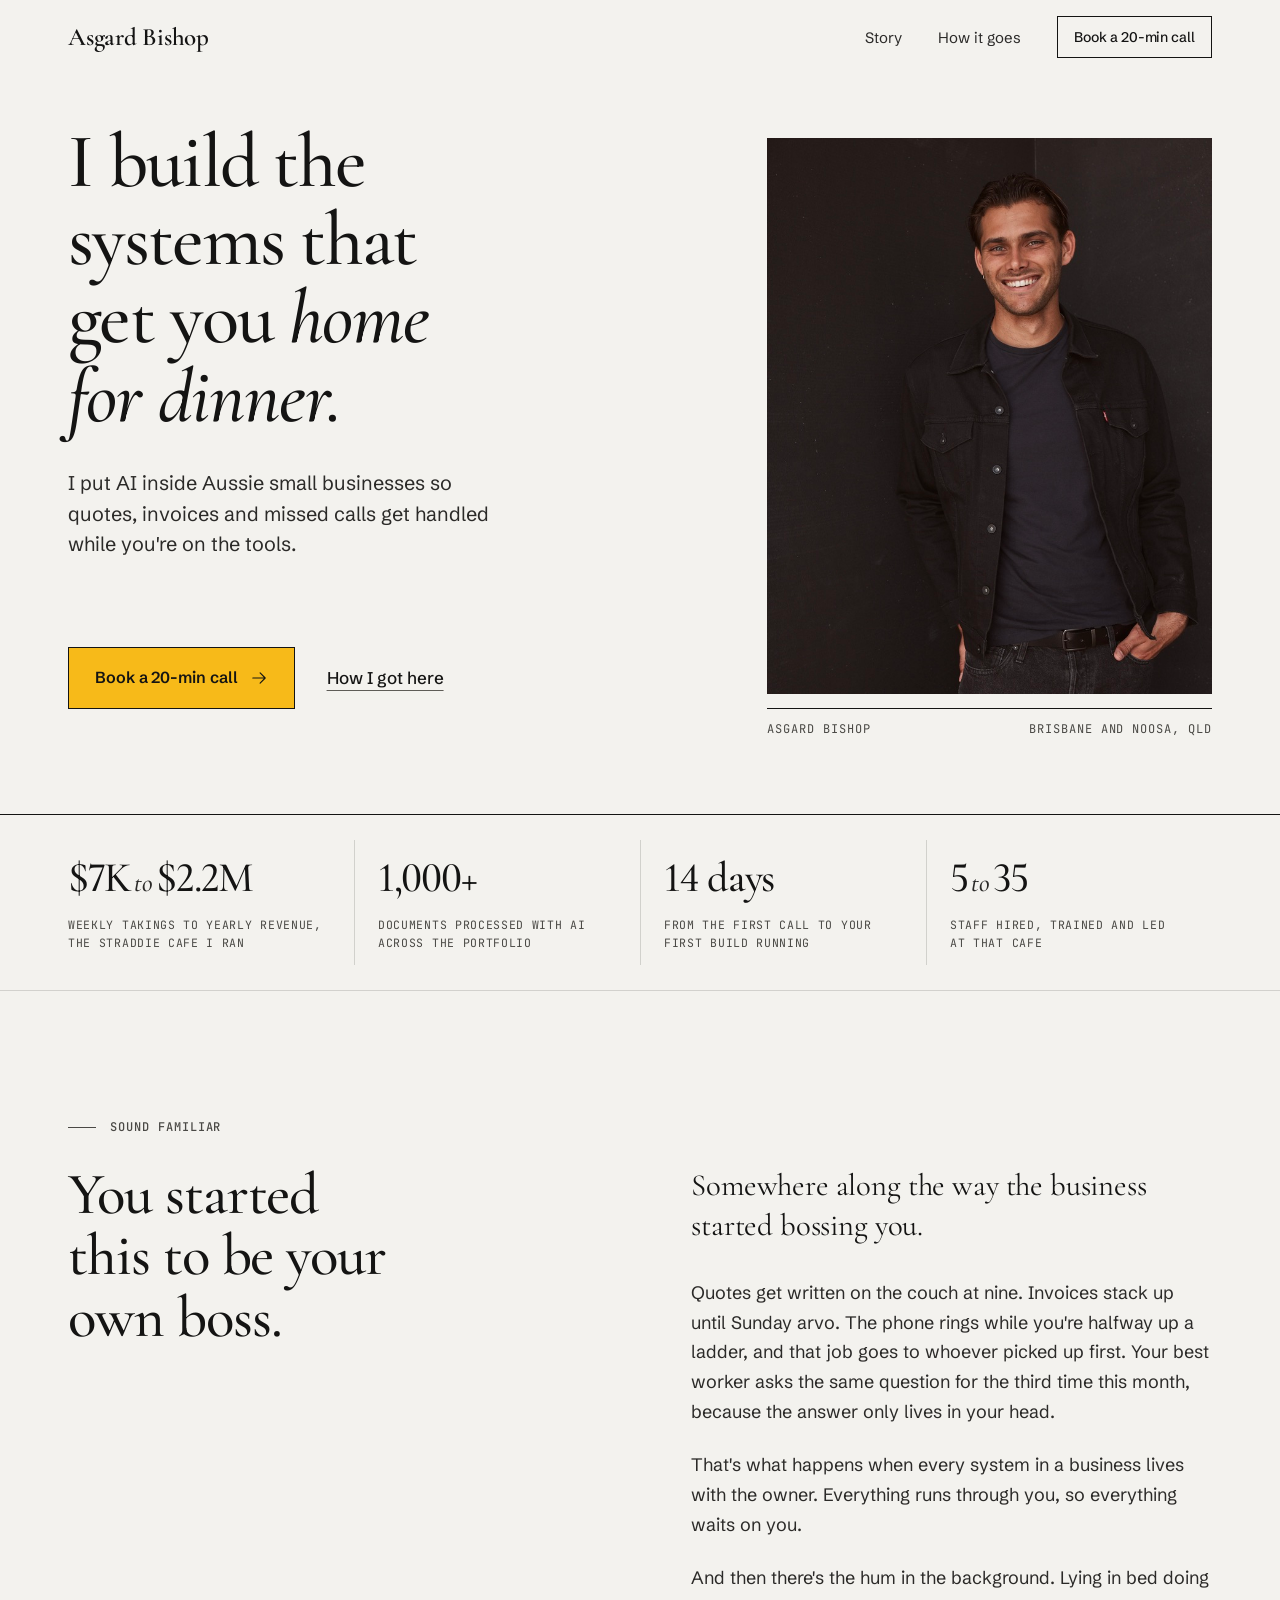
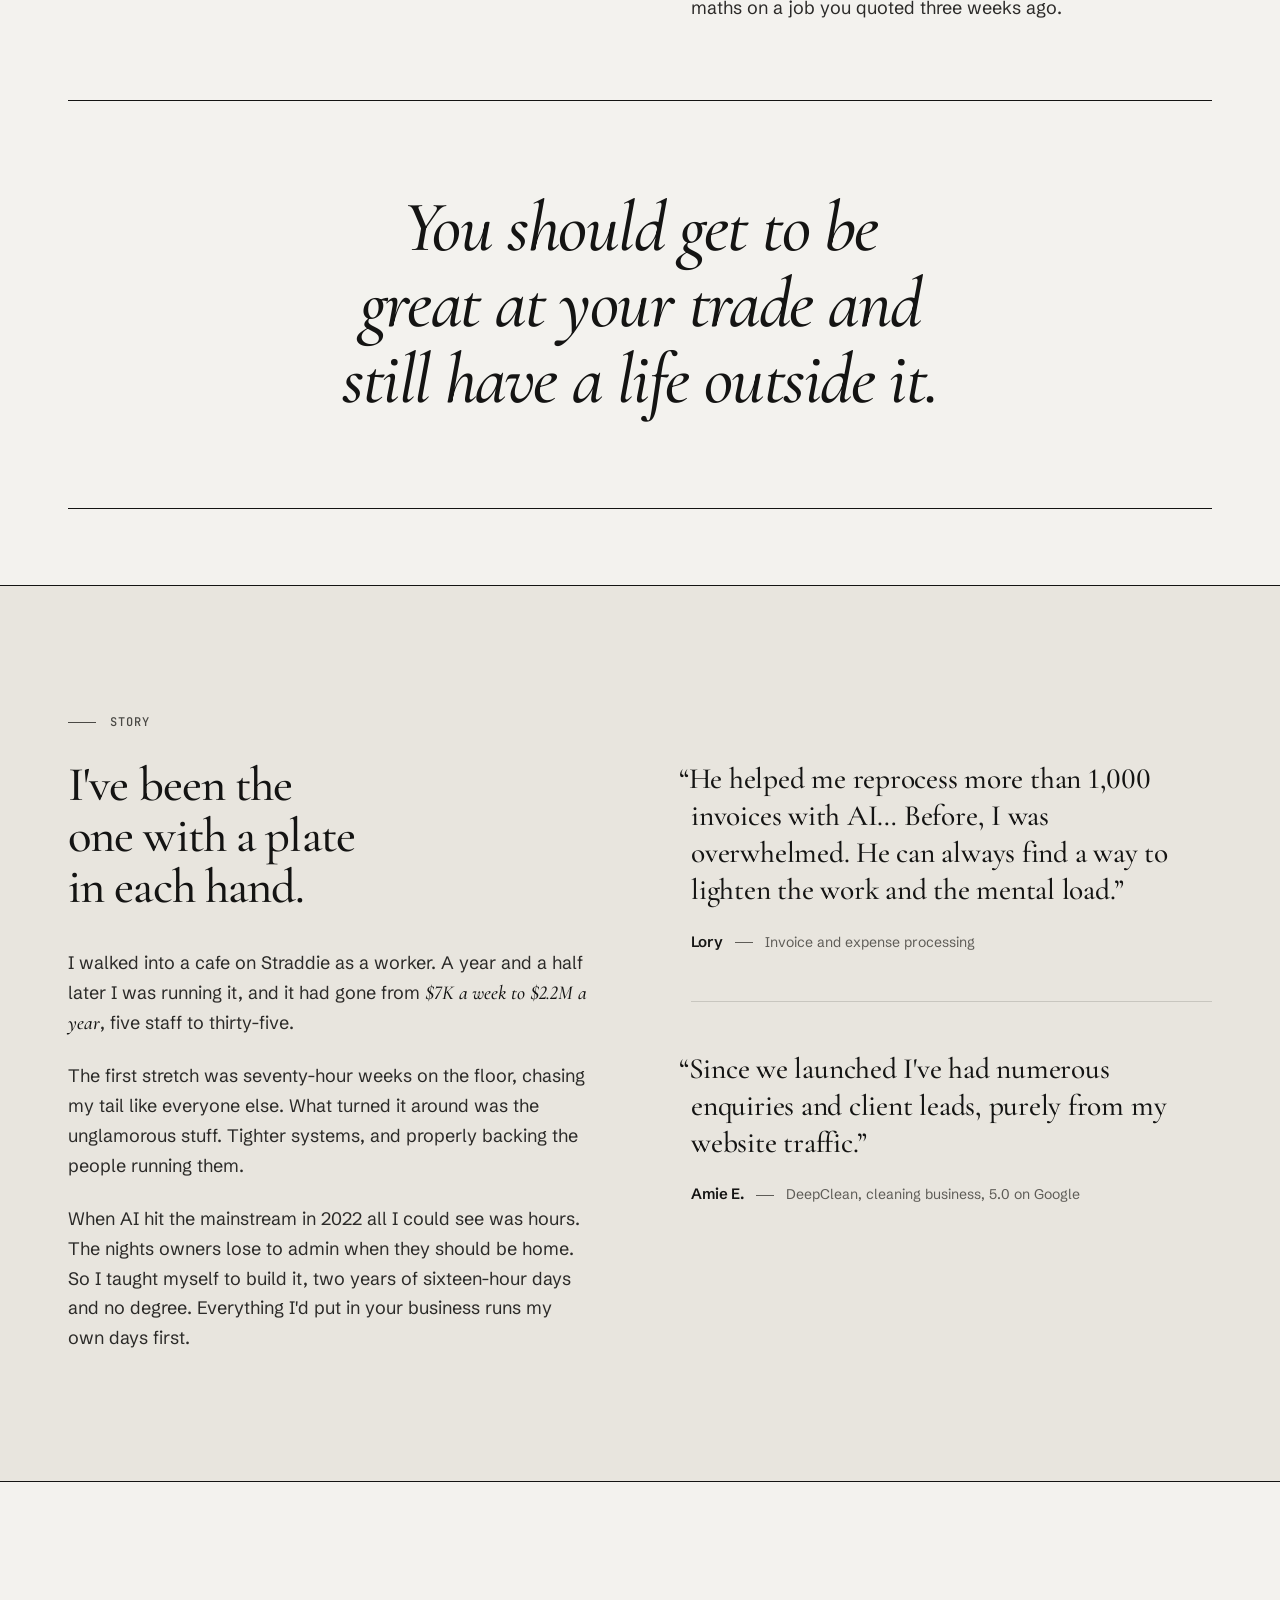
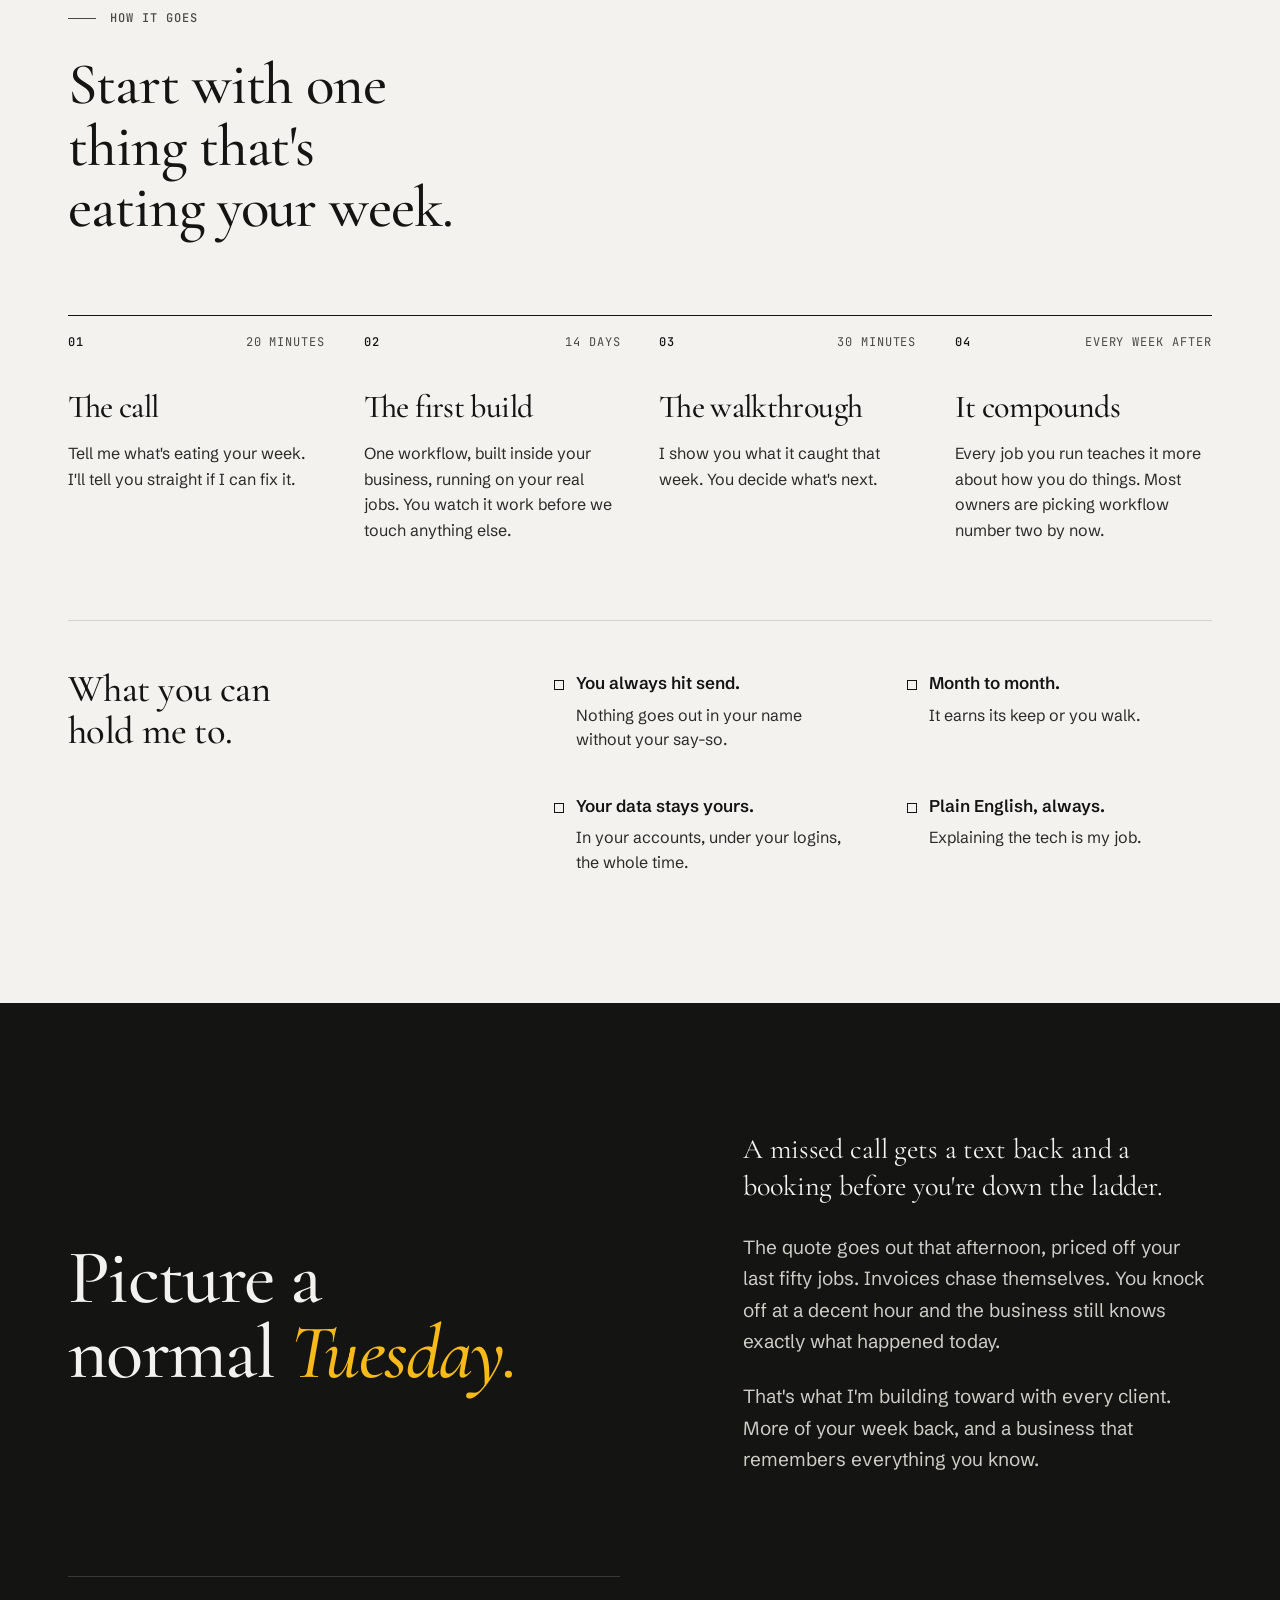
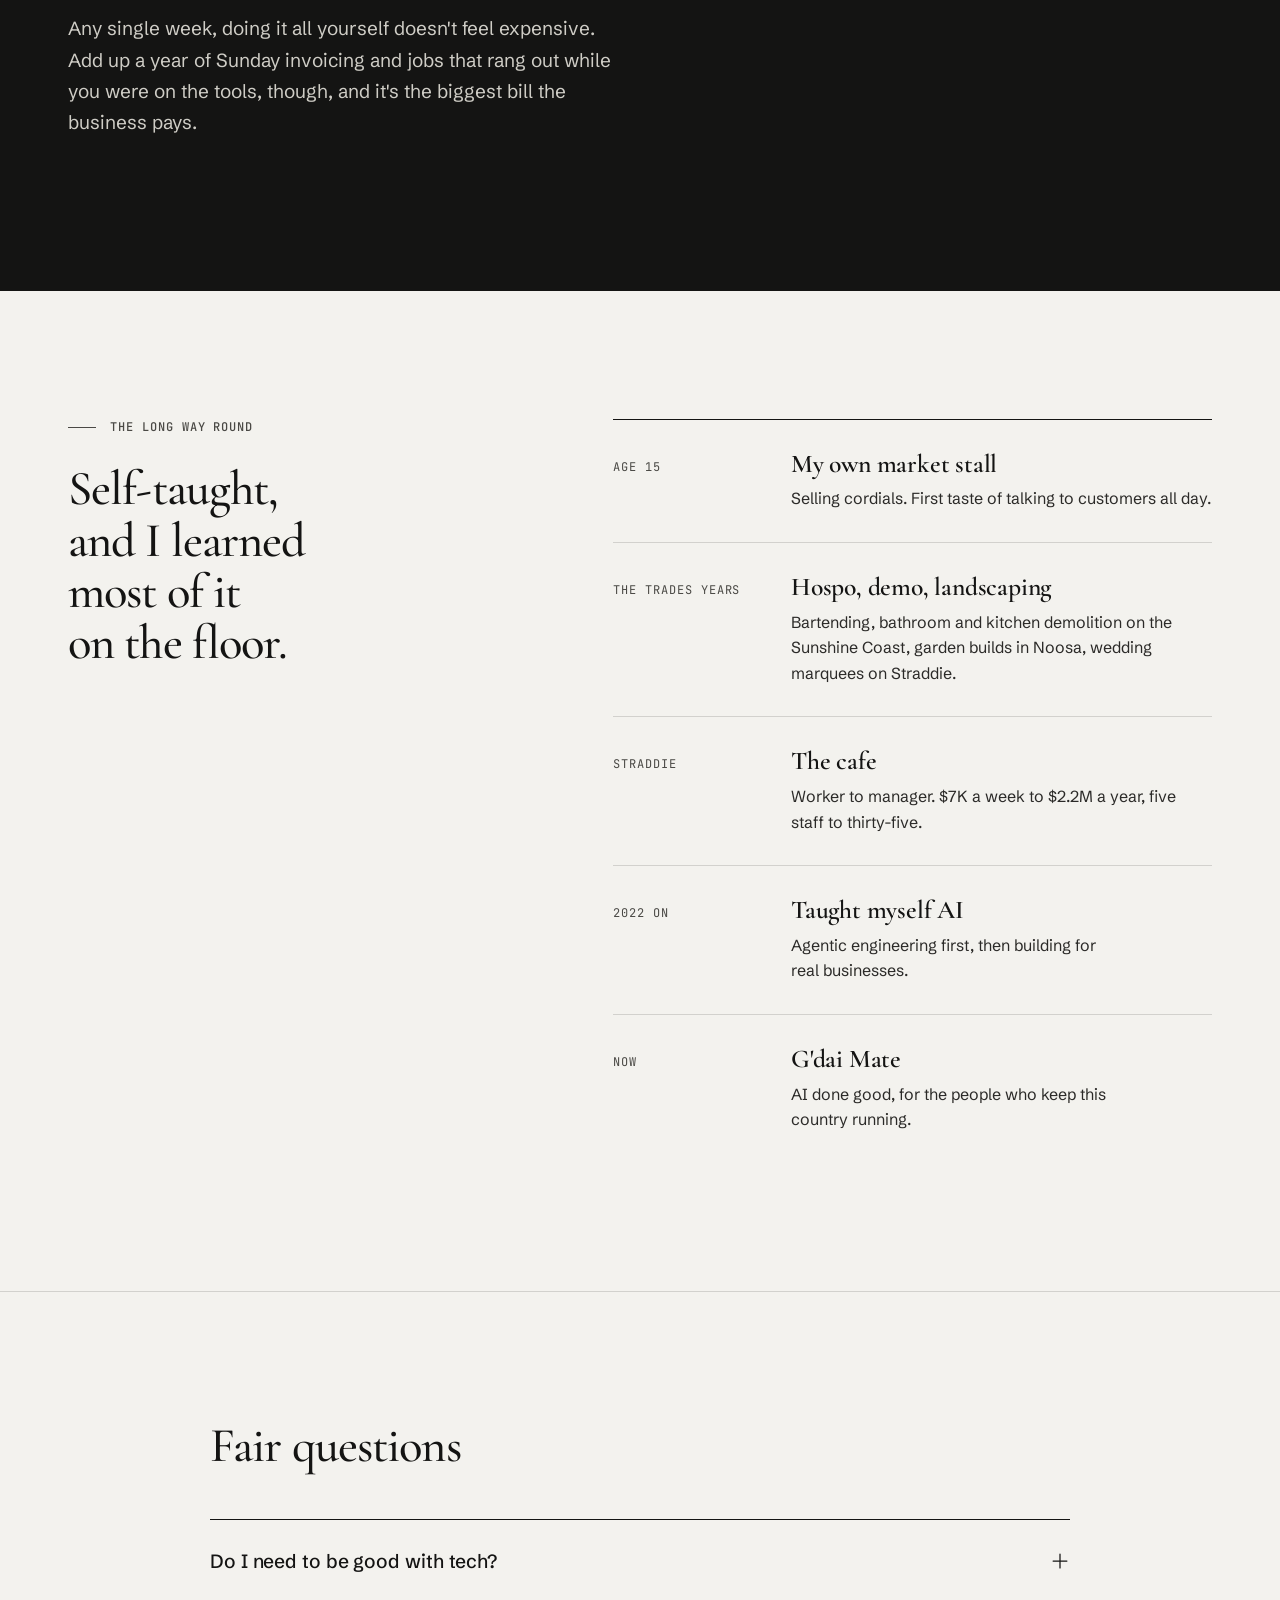
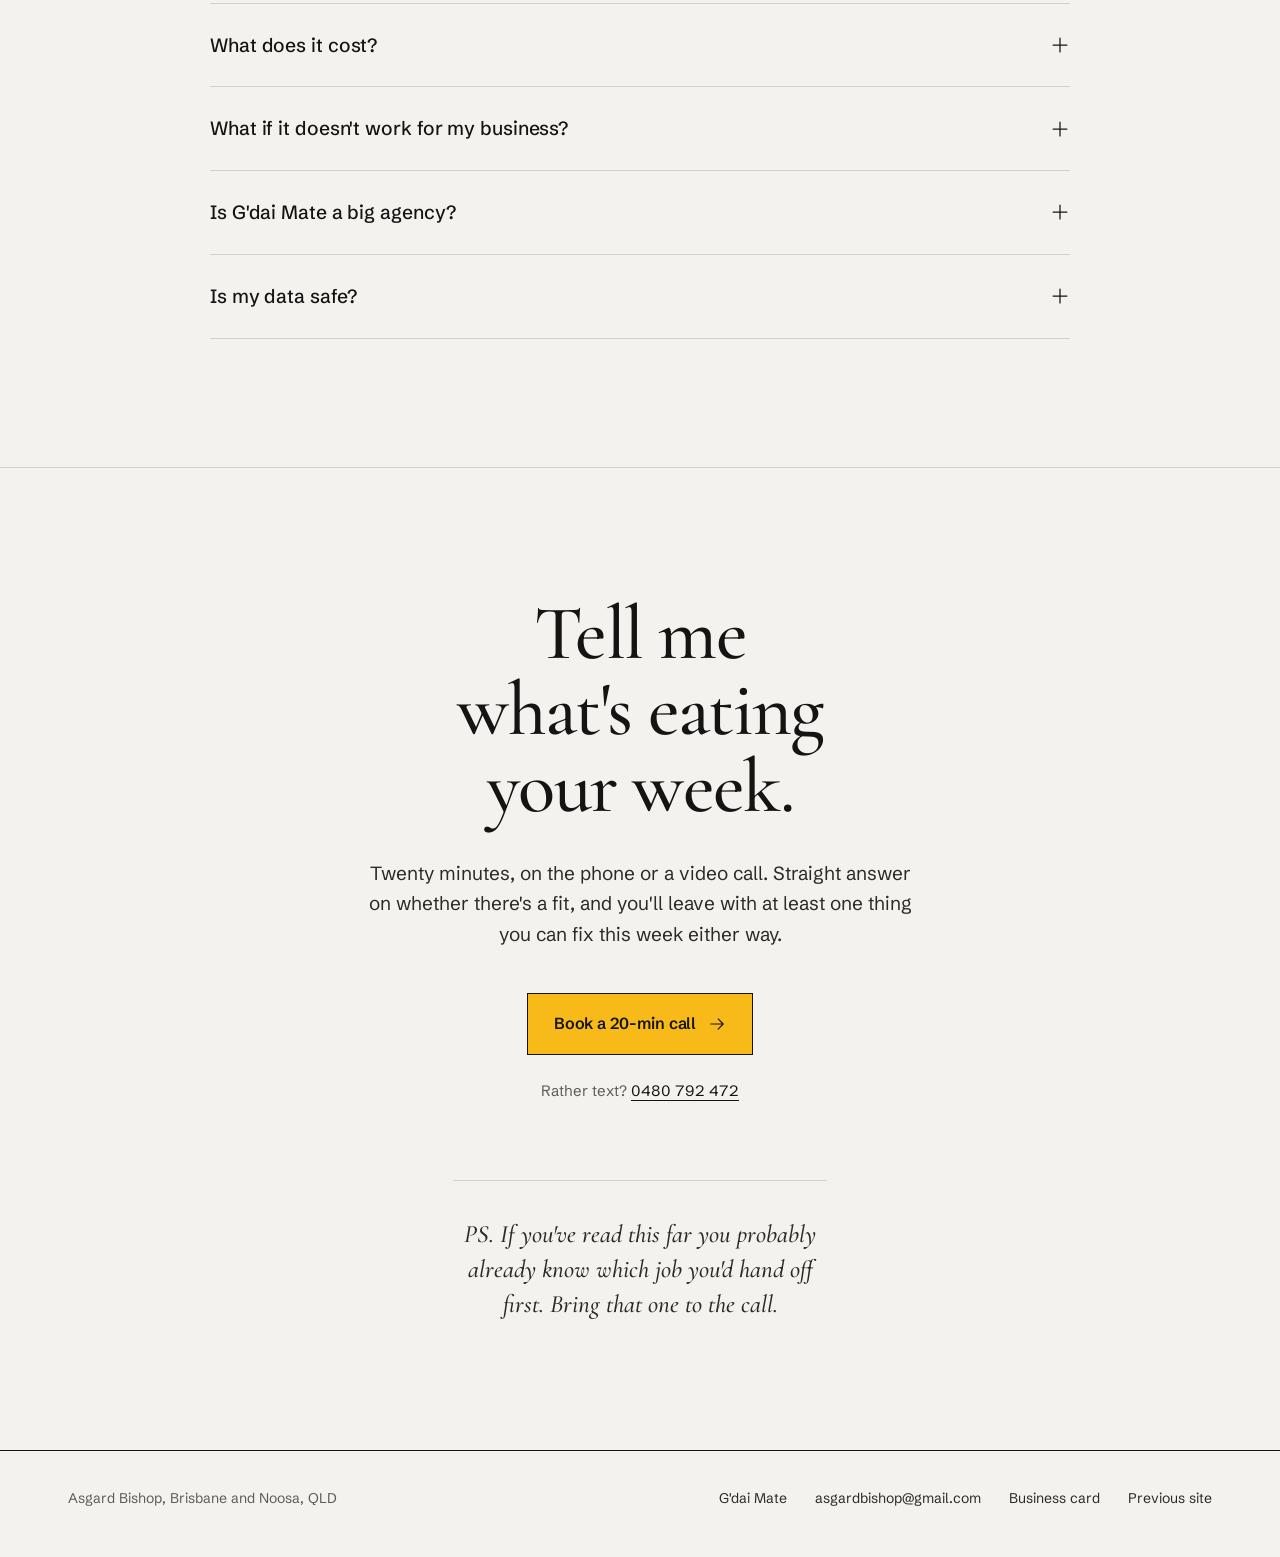
==== index.html @ df9d5b6f "Proof rail: 1,000+ documents processed across the portfolio Co-Authored-By: Claude Opus 5.5 <noreply" ====
<!doctype html>
<html lang="en-AU">
<script>document.documentElement.className="js"</script>
<head>
<meta charset="utf-8">
<meta name="viewport" content="width=device-width, initial-scale=1">
<title>Asgard Bishop | AI systems that get small business owners home for dinner</title>
<meta name="description" content="I build AI into Aussie small businesses so quotes, invoices and missed calls stop eating your nights. Took a Straddie cafe from $7K a week to $2.2M a year. Now I build the systems through G'dai Mate.">
<link rel="canonical" href="https://asgardbishop.com/">
<meta property="og:type" content="profile">
<meta property="og:title" content="Asgard Bishop | I build the systems that get you home for dinner">
<meta property="og:description" content="AI inside Aussie small businesses, so the quotes, invoices and missed calls get handled while you're on the tools.">
<meta property="og:url" content="https://asgardbishop.com/">
<meta property="og:image" content="https://asgardbishop.com/photo.jpg">
<meta name="twitter:card" content="summary_large_image">
<meta name="theme-color" content="#F3F2EE">
<link rel="icon" href="/favicon.ico" sizes="any">
<link rel="icon" type="image/png" sizes="32x32" href="/favicon-32.png">
<link rel="apple-touch-icon" href="/apple-touch-icon.png">
<link rel="preload" as="image" href="photo.jpg">
<link rel="preconnect" href="https://fonts.googleapis.com">
<link rel="preconnect" href="https://fonts.gstatic.com" crossorigin>
<link href="https://fonts.googleapis.com/css2?family=Cormorant+Garamond:ital,wght@0,500;0,600;1,500&family=Schibsted+Grotesk:wght@400;500;600&family=JetBrains+Mono:wght@400;500&display=swap" rel="stylesheet">
<script type="application/ld+json">
{
  "@context": "https://schema.org",
  "@graph": [
    {
      "@type": "Person",
      "@id": "https://asgardbishop.com/#asgard",
      "name": "Asgard Bishop",
      "url": "https://asgardbishop.com/",
      "image": "https://asgardbishop.com/photo.jpg",
      "jobTitle": "Founder",
      "description": "Self-taught AI builder who puts AI systems inside Australian small businesses. Former manager of a Stradbroke Island cafe that grew from $7K a week to $2.2M a year.",
      "worksFor": { "@id": "https://gdaimate.com/#org" },
      "address": { "@type": "PostalAddress", "addressLocality": "Brisbane", "addressRegion": "QLD", "addressCountry": "AU" },
      "knowsAbout": ["AI automation for small business", "Small business operations", "Hospitality management", "AI receptionists", "Business systems"],
      "sameAs": ["https://gdaimate.com/"]
    },
    {
      "@type": "Organization",
      "@id": "https://gdaimate.com/#org",
      "name": "G'dai Mate",
      "url": "https://gdaimate.com/",
      "founder": { "@id": "https://asgardbishop.com/#asgard" },
      "areaServed": "AU"
    },
    {
      "@type": "FAQPage",
      "mainEntity": [
        { "@type": "Question", "name": "Do I need to be good with tech?", "acceptedAnswer": { "@type": "Answer", "text": "No. If you can send a text, you're set. It works the way you already work, then makes it lighter." } },
        { "@type": "Question", "name": "What does it cost?", "acceptedAnswer": { "@type": "Answer", "text": "Websites from $1,800. Monthly systems from $497 + GST. You get a real number on the call once Asgard knows what you need." } },
        { "@type": "Question", "name": "What if it doesn't work for my business?", "acceptedAnswer": { "@type": "Answer", "text": "Month to month, no lock-in. If it isn't earning its keep, you walk, and everything built stays in your accounts." } },
        { "@type": "Question", "name": "Is G'dai Mate a big agency?", "acceptedAnswer": { "@type": "Answer", "text": "G'dai Mate is Asgard's business. When you book, you're talking to him, and he's the one building it." } },
        { "@type": "Question", "name": "Is my data safe?", "acceptedAnswer": { "@type": "Answer", "text": "It lives in your accounts under your logins. Nothing is kept when the work is done." } }
      ]
    }
  ]
}
</script>
<style>
:root{
  --paper:#F3F2EE; --paper-2:#E8E5DE; --ink:#141413; --ink-2:#2B2A28; --ink-3:#5E5C57;
  --rule:rgba(20,20,19,.15); --rule-dark:#3A3936; --pop:#F7BA19; --ink-lab:#4A4945; --band:#EDEBE6;
  --serif:"Cormorant Garamond",Georgia,serif; --sans:"Schibsted Grotesk",system-ui,sans-serif; --mono:"JetBrains Mono",ui-monospace,monospace;
  --wrap:1240px; --gut:clamp(20px,4vw,48px);
  /* type scale: display, section, sub */
  --t-display:clamp(46px,6vw,88px);
  --t-h2:clamp(38px,4.6vw,64px);
  --t-h2s:clamp(34px,3.8vw,52px);
  --sec:clamp(96px,10vw,160px);
  --sec-in:clamp(56px,6vw,88px);
  --ease:cubic-bezier(.16,1,.3,1);
}
*{box-sizing:border-box;margin:0;padding:0}
html{background:var(--paper);color:var(--ink);-webkit-text-size-adjust:100%;scroll-behavior:smooth;scroll-padding-top:88px;scrollbar-color:var(--ink-3) var(--paper)}
body{font-family:var(--sans);font-size:17px;line-height:1.6;background:var(--paper);-webkit-font-smoothing:antialiased;-moz-osx-font-smoothing:grayscale;text-rendering:optimizeLegibility;font-kerning:normal;caret-color:var(--ink)}
img{display:block;max-width:100%}
a{color:inherit}
::selection{background:var(--pop);color:var(--ink)}
.wrap{max-width:var(--wrap);margin:0 auto;padding:0 var(--gut)}
h1,h2,h3{text-wrap:balance;font-feature-settings:"kern","liga"}
p{text-wrap:pretty}
.kicker.kicker.kicker{display:flex;line-height:1.4;max-width:none;align-items:center;gap:14px;font-family:var(--mono);font-size:12px;font-weight:500;letter-spacing:.08em;text-transform:uppercase;color:var(--ink-lab);margin-bottom:28px}
.kicker.kicker.kicker::before{content:"";width:28px;height:1px;background:currentColor;flex:none}
.skip{position:absolute;left:12px;top:-60px;z-index:20;background:var(--ink);color:var(--paper);padding:10px 16px;text-decoration:none}.skip:focus{top:12px}
:focus-visible{outline:2px solid var(--ink);outline-offset:3px}
.tuesday :focus-visible{outline-color:var(--pop)}

/* buttons: one shape system, all-sharp, flat */
.btn{display:inline-flex;align-items:center;gap:12px;white-space:nowrap;background:var(--pop);color:var(--ink);text-decoration:none;font-weight:600;font-size:16px;letter-spacing:-.005em;padding:17px 26px;border:1px solid var(--ink);transition:background-color .3s var(--ease),color .3s var(--ease)}
.btn svg{width:18px;height:18px;transition:transform .3s var(--ease)}
.btn:hover{background:var(--ink);color:var(--pop)}
.btn:hover svg{transform:translateX(4px)}
.btn:active{background:var(--ink-2)}
.btn.sm{padding:9px 16px;font-size:14px;font-weight:500;gap:8px;background:transparent;color:var(--ink);border-color:var(--ink)}
.btn.sm:hover{background:var(--ink);color:var(--paper)}
.link{font-weight:500;text-decoration:underline;text-underline-offset:6px;text-decoration-thickness:1px;text-decoration-color:var(--ink-3);transition:text-decoration-color .25s,text-decoration-thickness .25s}
.link:hover{text-decoration-color:var(--ink);text-decoration-thickness:2px}

/* nav */
nav{position:sticky;top:0;z-index:10;background:rgba(243,242,238,.94);backdrop-filter:blur(10px);-webkit-backdrop-filter:blur(10px);border-bottom:1px solid transparent;transition:border-color .3s}
nav.stuck{border-bottom-color:var(--rule)}
nav .wrap{height:72px;display:flex;align-items:center;justify-content:space-between;gap:24px}
.mark{font-family:var(--serif);font-size:25px;font-weight:600;text-decoration:none;letter-spacing:-.01em;line-height:1}
nav ul{display:flex;align-items:center;gap:36px;list-style:none}
nav ul a:not(.btn){position:relative;text-decoration:none;font-size:15px;color:var(--ink-2);transition:color .2s}
nav ul a:not(.btn)::after{content:"";position:absolute;left:0;right:0;bottom:-4px;height:1px;background:currentColor;transform:scaleX(0);transform-origin:left;transition:transform .3s var(--ease)}
nav ul a:not(.btn):hover{color:var(--ink)}
nav ul a:not(.btn):hover::after{transform:scaleX(1)}
@media (max-width:760px){nav ul li.hide-sm{display:none}nav .wrap{height:64px}.mark{font-size:22px}}

/* hero: asymmetric split */
.hero{--ph-top:clamp(48px,5vw,72px);--cap-h:28px;display:grid;grid-template-columns:7fr 5fr;align-items:stretch;max-width:var(--wrap);margin:0 auto;padding:0 var(--gut);gap:clamp(40px,6vw,96px)}
.hero-copy{display:flex;flex-direction:column;padding:calc(var(--ph-top) - var(--t-display) * .2) 0 calc(var(--sec-in) + var(--cap-h))}
.hero-copy .ctas{margin-top:auto}
.hero h1{font-family:var(--serif);font-weight:500;font-size:var(--t-display);line-height:1.02;letter-spacing:-.022em;max-width:13ch}
.hero h1 em{font-style:italic;letter-spacing:-.015em}
.hero p.sub{font-size:clamp(18px,1.55vw,21px);line-height:1.55;color:var(--ink-2);max-width:36ch;margin:32px 0 44px}
.hero h1{max-width:12ch}
.hero .ctas{display:flex;align-items:center;gap:32px;flex-wrap:wrap}
.hero-photo{position:relative;margin:var(--ph-top) 0 var(--sec-in);display:flex;flex-direction:column;align-self:start}
.hero-photo .frame{position:relative;aspect-ratio:4/5;background:#1b1b1a;overflow:hidden}
.hero-photo img{position:absolute;inset:0;width:100%;height:100%;object-fit:cover;object-position:50% 18%}
.hero-photo figcaption{display:flex;justify-content:space-between;gap:16px;margin-top:14px;padding-top:12px;border-top:1px solid var(--ink);font-family:var(--mono);font-size:12px;line-height:16px;letter-spacing:.08em;text-transform:uppercase;color:var(--ink-lab)}
@media (max-width:860px){
  .hero{grid-template-columns:1fr;min-height:auto;gap:0}
  .hero-copy{padding:44px 0 40px}
  .hero-copy .ctas{margin-top:0}
  .hero p.sub{margin:24px 0 32px}
  .hero .ctas{gap:20px 28px}
  .hero-photo{margin:0 0 48px}
  .hero-photo img{object-position:50% 12%}
}

/* proof rail: stat ledger */
.proof{border-top:1px solid var(--ink);border-bottom:1px solid var(--rule)}
.proof .wrap{display:grid;grid-template-columns:repeat(4,1fr)}
.stat{position:relative;padding:clamp(34px,3.4vw,48px) 24px clamp(30px,3vw,44px) 0}
.stat + .stat{padding-left:24px}
.stat + .stat::before{content:"";position:absolute;left:0;top:clamp(20px,2vw,28px);bottom:clamp(20px,2vw,28px);width:1px;background:var(--rule)}
.stat b{display:block;font-family:var(--serif);font-weight:500;font-size:clamp(38px,3.3vw,50px);line-height:.95;letter-spacing:-.03em;font-variant-numeric:lining-nums;white-space:nowrap}
.stat b i{font-style:italic;font-size:.62em;letter-spacing:0;padding:0 .12em;color:var(--ink-2)}
.stat span{display:block;margin-top:18px;font-family:var(--mono);font-size:11.5px;letter-spacing:.06em;text-transform:uppercase;color:var(--ink-lab);line-height:1.55;min-height:3.1em;max-width:40ch}
@media (max-width:960px){.proof .wrap{grid-template-columns:1fr 1fr}.stat{padding:28px 16px 26px 0}.stat + .stat{padding-left:16px}.stat:nth-child(3){padding-left:0}.stat:nth-child(3)::before{display:none}.stat:nth-child(n+3){border-top:1px solid var(--rule)}.stat b{font-size:clamp(34px,8vw,44px)}.stat span{height:auto;min-height:3.1em}}

section{padding:var(--sec) 0}

/* problem: magazine spread, rail + body on the story grid */
.problem .spread{display:grid;grid-template-columns:1fr 1fr;gap:clamp(48px,8vw,128px);align-items:start}
.problem .body{padding-top:calc(var(--t-h2) * .21 - clamp(26px,2.4vw,32px) * .34)}
.problem .rail{position:sticky;top:120px}
.problem h2{font-family:var(--serif);font-weight:500;font-size:var(--t-h2);line-height:1.04;letter-spacing:-.018em;max-width:12ch}
.problem .body p{font-size:18px;line-height:1.65;color:var(--ink-2);margin-bottom:24px;max-width:62ch}
.problem .body p:last-child{margin-bottom:0}
.problem .body p.lead{font-family:var(--serif);font-size:clamp(26px,2.4vw,32px);color:var(--ink);line-height:1.3;letter-spacing:-.005em;margin-bottom:32px}
.problem{padding-bottom:var(--sec-in)}
.problem .pull{margin:var(--sec-in) 0 0;padding:clamp(64px,7vw,104px) 0;border-top:1px solid var(--ink);border-bottom:1px solid var(--ink);color:var(--ink);font-family:var(--serif);font-style:italic;font-weight:500;font-size:clamp(48px,5.6vw,80px);line-height:1.06;letter-spacing:-.022em;text-wrap:balance;text-align:center}
.problem .pull span{display:block;max-width:19ch;margin:0 auto}
@media (max-width:860px){.problem .spread{grid-template-columns:1fr;gap:36px}.problem .rail{position:static}.problem .pull{font-size:clamp(40px,10vw,56px)}}

/* guide: story + quotes */
.guide{background:var(--paper-2);border-top:1px solid var(--ink);border-bottom:1px solid var(--ink)}
.guide .grid{display:grid;grid-template-columns:1fr 1fr;column-gap:clamp(48px,8vw,128px);align-items:start}
.guide .grid > .kicker{grid-column:1/-1}
.guide h2{font-family:var(--serif);font-weight:500;font-size:var(--t-h2s);line-height:1.05;letter-spacing:-.018em;margin-bottom:36px;max-width:14ch}
.guide .story p{color:var(--ink-2);margin-bottom:24px;font-size:18px;line-height:1.65;max-width:62ch}
.guide .story p:last-child{margin-bottom:0}
.guide .story p strong{color:var(--ink);font-family:var(--serif);font-style:italic;font-weight:500;font-size:1.1em;line-height:1;letter-spacing:-.005em;font-variant-numeric:lining-nums}
.quotes{display:flex;flex-direction:column;gap:48px;padding-top:1px;position:sticky;top:120px}

.q blockquote{font-family:var(--serif);font-weight:500;font-size:clamp(25px,2.3vw,32px);line-height:1.26;letter-spacing:-.008em;text-indent:-.42em;font-variant-numeric:lining-nums}
.q figcaption{display:flex;align-items:baseline;flex-wrap:wrap;gap:4px 12px;margin-top:22px;font-size:14px;color:var(--ink-3);line-height:1.5}
.q figcaption b{color:var(--ink);font-weight:600;font-size:15px}
.q figcaption b::after{content:"";display:inline-block;width:18px;height:1px;background:var(--ink-3);vertical-align:middle;margin-left:12px}
.q + .q{padding-top:48px;border-top:1px solid var(--rule)}
@media (max-width:860px){.quotes{position:static}.guide .grid{grid-template-columns:1fr;row-gap:56px}.guide .grid > .kicker{margin-bottom:-28px}.quotes{padding-top:0}}

/* plan: four-step row + rules */
.plan h2{font-family:var(--serif);font-weight:500;font-size:var(--t-h2);line-height:1.04;letter-spacing:-.018em;max-width:16ch;margin-bottom:var(--sec-in)}
.steps{display:grid;grid-template-columns:repeat(4,1fr);border-top:1px solid var(--ink)}
.steps{column-gap:clamp(28px,3vw,48px)}
.step{grid-row:span 3;display:grid;grid-template-rows:subgrid;row-gap:0;grid-template-columns:auto 1fr;grid-template-areas:"n t" "h h" "p p";align-items:start;column-gap:16px;padding:18px 0 0}
.step .n{grid-area:n;font-family:var(--mono);font-size:12px;line-height:16px;font-weight:500;letter-spacing:.08em;color:var(--ink)}
.step .t{grid-area:t;justify-self:end;font-family:var(--mono);font-size:12px;line-height:16px;letter-spacing:.08em;text-transform:uppercase;color:var(--ink-lab)}
.step h3{grid-area:h;align-self:start;font-family:var(--serif);font-weight:500;font-size:clamp(30px,2.5vw,36px);line-height:1.04;letter-spacing:-.02em;margin:40px 0 18px}
.step p:not(.t){grid-area:p;font-size:16px;line-height:1.6;color:var(--ink-2);max-width:30ch}
@media (max-width:960px){.steps{grid-template-columns:1fr 1fr;row-gap:48px}}
@media (max-width:560px){.steps{grid-template-columns:1fr;row-gap:0;border-top:0}.step{padding:18px 0 32px;border-top:1px solid var(--ink)}.step + .step{border-top-color:var(--rule)}.step h3{margin:24px 0 12px}}
.rules{margin-top:var(--sec-in);padding-top:48px;border-top:1px solid var(--rule);display:grid;grid-template-columns:.8fr 1.2fr;gap:48px;align-items:start}
.rules h3{font-family:var(--serif);font-weight:500;font-size:clamp(30px,3vw,42px);line-height:1.08;letter-spacing:-.015em;max-width:12ch}
.rules ul{list-style:none;display:grid;grid-template-columns:1fr 1fr;gap:40px 48px}
.rules li{padding-left:22px;position:relative}
.rules li::before{content:"";position:absolute;left:0;top:.62em;width:8px;height:8px;border:1px solid var(--ink)}
.rules li b{display:block;font-weight:600;font-size:17px;margin-bottom:6px}
.rules li span{display:block;color:var(--ink-2);font-size:16px;line-height:1.55}
@media (max-width:860px){.rules{grid-template-columns:1fr;gap:36px}.rules ul{grid-template-columns:1fr;gap:28px}}

/* success: the one deliberate ink block */
.tuesday{background:var(--ink);color:var(--paper)}
.tuesday .grid{display:grid;grid-template-columns:1.1fr .9fr;gap:clamp(48px,8vw,128px);align-items:center}
.tuesday h2{font-family:var(--serif);font-weight:500;font-size:var(--t-display);line-height:.98;letter-spacing:-.022em}
.tuesday h2 em{color:var(--pop);font-style:italic}
.tuesday p{font-size:19px;line-height:1.65;color:#CFCDC6;margin-bottom:24px;max-width:46ch}
.tuesday p.big{font-family:var(--serif);font-size:clamp(25px,2.2vw,30px);line-height:1.3;letter-spacing:-.005em;color:var(--paper);margin-bottom:28px}
.stakes{margin-top:var(--sec-in);padding-top:36px;border-top:1px solid var(--rule-dark);max-width:62ch;font-size:18px;line-height:1.65;color:#A9A7A0}
@media (max-width:860px){.tuesday .grid{grid-template-columns:1fr;gap:40px}}

/* road: ledger timeline */
.road .grid{display:grid;grid-template-columns:.85fr 1.15fr;gap:clamp(48px,8vw,128px)}
.road h2{font-family:var(--serif);font-weight:500;font-size:var(--t-h2s);line-height:1.05;letter-spacing:-.018em;max-width:13ch}
.road .head{position:sticky;top:120px;align-self:start}
.ledger{list-style:none;border-top:1px solid var(--ink)}
.ledger li{display:grid;grid-template-columns:150px 1fr;gap:28px;padding:30px 0}
.ledger li + li{border-top:1px solid var(--rule)}
.ledger .when{font-family:var(--mono);font-size:12px;letter-spacing:.08em;text-transform:uppercase;color:var(--ink-lab);padding-top:8px}
.ledger b{display:block;font-family:var(--serif);font-weight:600;font-size:clamp(23px,2vw,27px);line-height:1.12;letter-spacing:-.008em;margin-bottom:8px;font-variant-numeric:lining-nums}
.ledger p{color:var(--ink-2);font-size:16px;line-height:1.6;max-width:56ch}
@media (max-width:860px){.road .grid{grid-template-columns:1fr}.road .head{position:static}.ledger li{grid-template-columns:1fr;gap:8px;padding:24px 0}.ledger .when{padding-top:0}}

/* faq: accordion */
.faq{border-top:1px solid var(--rule)}
.faq .col{max-width:860px;margin:0 auto}
.faq h2{font-family:var(--serif);font-weight:500;font-size:var(--t-h2s);line-height:1.05;letter-spacing:-.018em;margin-bottom:48px}
.faq details{border-top:1px solid var(--rule)}
.faq details:first-of-type{border-top-color:var(--ink)}
.faq details:last-child{border-bottom:1px solid var(--rule)}
.faq summary{list-style:none;cursor:pointer;display:flex;justify-content:space-between;align-items:center;gap:24px;padding:26px 0;font-size:clamp(18px,1.5vw,20px);font-weight:500;letter-spacing:-.005em;transition:color .2s}
.faq summary:hover{color:var(--ink-2)}
.faq summary::-webkit-details-marker{display:none}
.faq summary svg{width:20px;height:20px;flex:none;transition:transform .35s var(--ease)}
.faq details[open] summary svg{transform:rotate(45deg)}
.faq details p{padding:0 56px 30px 0;color:var(--ink-2);font-size:17px;line-height:1.65;max-width:62ch}

/* close: centred manifesto */
.close{text-align:center;border-top:1px solid var(--rule)}
.close h2{font-family:var(--serif);font-weight:500;font-size:var(--t-display);line-height:1;letter-spacing:-.022em;max-width:13ch;margin:0 auto 32px}
.close p.body{font-size:19px;line-height:1.6;color:var(--ink-2);max-width:46ch;margin:0 auto 44px}
.close .alt{margin-top:24px;font-size:15px;color:var(--ink-3)}
.close .alt a{color:var(--ink);text-underline-offset:4px;font-variant-numeric:tabular-nums}
.ps{max-width:34ch;margin:var(--sec-in) auto 0;padding-top:36px;border-top:1px solid var(--rule);font-family:var(--serif);font-style:italic;font-weight:500;font-size:clamp(22px,2vw,25px);line-height:1.4;color:var(--ink-2)}

footer{border-top:1px solid var(--ink);padding:36px 0 48px;font-size:14px;color:var(--ink-3)}
footer .wrap{display:flex;justify-content:space-between;align-items:baseline;gap:16px 24px;flex-wrap:wrap}
footer ul{list-style:none;display:flex;gap:8px 28px;flex-wrap:wrap}
footer a{text-decoration:none;color:var(--ink-2)}
footer a:hover{color:var(--ink);text-decoration:underline;text-underline-offset:4px}

/* motion: reveal in reading order, honours reduced motion */
@media (prefers-reduced-motion:no-preference){
  .js .rv{opacity:0;transform:translateY(20px);transition:opacity .9s var(--ease),transform .9s var(--ease);transition-delay:calc(var(--i,0) * 90ms)}
  .rv.in{opacity:1;transform:none}
  .js .hero-photo img{transform:scale(1.06);transition:transform 1.6s var(--ease)}
  .hero-photo.in img{transform:scale(1)}
}
</style>
</head>
<body>
<a class="skip" href="#main">Skip to content</a>

<nav id="nav" aria-label="Main">
  <div class="wrap">
    <a class="mark" href="/">Asgard Bishop</a>
    <ul>
      <li class="hide-sm"><a href="#story">Story</a></li>
      <li class="hide-sm"><a href="#how">How it goes</a></li>
      <li><a class="btn sm" href="https://gdaimate.com/book?utm_source=asgardbishop&utm_medium=referral&utm_content=nav">Book a 20-min call</a></li>
    </ul>
  </div>
</nav>

<main id="main">
<header class="hero">
  <div class="hero-copy">
    <h1 class="rv">I build the systems that get you <em>home for dinner.</em></h1>
    <p class="sub rv" style="--i:1">I put AI inside Aussie small businesses so quotes, invoices and missed calls get handled while you're on the tools.</p>
    <div class="ctas rv" style="--i:2">
      <a class="btn" href="https://gdaimate.com/book?utm_source=asgardbishop&utm_medium=referral&utm_content=hero">Book a 20-min call <svg viewBox="0 0 256 256" fill="currentColor" aria-hidden="true"><path d="M221.66,133.66l-72,72a8,8,0,0,1-11.32-11.32L196.69,136H40a8,8,0,0,1,0-16H196.69L138.34,61.66a8,8,0,0,1,11.32-11.32l72,72A8,8,0,0,1,221.66,133.66Z"/></svg></a>
      <a class="link" href="#story">How I got here</a>
    </div>
  </div>
  <figure class="hero-photo rv" style="--i:1">
    <div class="frame"><img src="photo.jpg" alt="Asgard Bishop in a black denim jacket, smiling, against a dark studio wall" width="724" height="1086" fetchpriority="high"></div>
    <figcaption><span>Asgard Bishop</span><span>Brisbane and Noosa, QLD</span></figcaption>
  </figure>
</header>

<div class="proof" aria-label="Track record">
  <div class="wrap">
    <div class="stat rv"><b>$7K<i>to</i>$2.2M</b><span>weekly takings to yearly revenue, the Straddie cafe I ran</span></div>
    <div class="stat rv" style="--i:1"><b>1,000+</b><span>documents processed with AI across the portfolio</span></div>
    <div class="stat rv" style="--i:2"><b>14 days</b><span>from the first call to your first build running</span></div>
    <div class="stat rv" style="--i:3"><b>5<i>to</i>35</b><span>staff hired, trained and led at that cafe</span></div>
  </div>
</div>

<section class="problem">
  <div class="wrap">
    <p class="kicker rv">Sound familiar</p>
    <div class="spread">
      <div class="rail">
        <h2 class="rv">You started this to be your own boss.</h2>
      </div>
      <div class="body">
        <p class="lead rv">Somewhere along the way the business started bossing you.</p>
        <p class="rv">Quotes get written on the couch at nine. Invoices stack up until Sunday arvo. The phone rings while you're halfway up a ladder, and that job goes to whoever picked up first. Your best worker asks the same question for the third time this month, because the answer only lives in your head.</p>
        <p class="rv">That's what happens when every system in a business lives with the owner. Everything runs through you, so everything waits on you.</p>
        <p class="rv">And then there's the hum in the background. Lying in bed doing maths on a job you quoted three weeks ago.</p>
      </div>
    </div>
    <p class="pull rv"><span>You should get to be great at your trade and still have a life outside it.</span></p>
  </div>
</section>

<section class="guide" id="story">
  <div class="wrap grid">
    <p class="kicker rv">Story</p>
    <div class="story">
      <h2 class="rv">I've been the one with a plate in each hand.</h2>
      <p class="rv">I walked into a cafe on Straddie as a worker. A year and a half later I was running it, and it had gone from <strong>$7K a week to $2.2M a year</strong>, five staff to thirty-five.</p>
      <p class="rv">The first stretch was seventy-hour weeks on the floor, chasing my tail like everyone else. What turned it around was the unglamorous stuff. Tighter systems, and properly backing the people running them.</p>
      <p class="rv">When AI hit the mainstream in 2022 all I could see was hours. The nights owners lose to admin when they should be home. So I taught myself to build it, two years of sixteen-hour days and no degree. Everything I'd put in your business runs my own days first.</p>
    </div>
    <div class="quotes">
      <figure class="q rv">
        <blockquote>&ldquo;He helped me reprocess more than 1,000 invoices with AI&hellip; Before, I was overwhelmed. He can always find a way to lighten the work and the mental load.&rdquo;</blockquote>
        <figcaption><b>Lory</b>Invoice and expense processing</figcaption>
      </figure>
      <figure class="q rv">
        <blockquote>&ldquo;Since we launched I've had numerous enquiries and client leads, purely from my website traffic.&rdquo;</blockquote>
        <figcaption><b>Amie E.</b>DeepClean, cleaning business, 5.0 on Google</figcaption>
      </figure>
    </div>
  </div>
</section>

<section class="plan" id="how">
  <div class="wrap">
    <p class="kicker rv">How it goes</p>
    <h2 class="rv">Start with one thing that's eating your week.</h2>
    <div class="steps">
      <div class="step rv"><span class="n">01</span><h3>The call</h3><p class="t">20 minutes</p><p>Tell me what's eating your week. I'll tell you straight if I can fix it.</p></div>
      <div class="step rv" style="--i:1"><span class="n">02</span><h3>The first build</h3><p class="t">14 days</p><p>One workflow, built inside your business, running on your real jobs. You watch it work before we touch anything else.</p></div>
      <div class="step rv" style="--i:2"><span class="n">03</span><h3>The walkthrough</h3><p class="t">30 minutes</p><p>I show you what it caught that week. You decide what's next.</p></div>
      <div class="step rv" style="--i:3"><span class="n">04</span><h3>It compounds</h3><p class="t">every week after</p><p>Every job you run teaches it more about how you do things. Most owners are picking workflow number two by now.</p></div>
    </div>
    <div class="rules">
      <h3 class="rv">What you can hold me to.</h3>
      <ul>
        <li class="rv"><b>You always hit send.</b><span>Nothing goes out in your name without your say-so.</span></li>
        <li class="rv" style="--i:1"><b>Month to month.</b><span>It earns its keep or you walk.</span></li>
        <li class="rv" style="--i:2"><b>Your data stays yours.</b><span>In your accounts, under your logins, the whole time.</span></li>
        <li class="rv" style="--i:3"><b>Plain English, always.</b><span>Explaining the tech is my job.</span></li>
      </ul>
    </div>
  </div>
</section>

<section class="tuesday">
  <div class="wrap">
    <div class="grid">
      <h2 class="rv">Picture a normal <em>Tuesday.</em></h2>
      <div>
        <p class="big rv">A missed call gets a text back and a booking before you're down the ladder.</p>
        <p class="rv">The quote goes out that afternoon, priced off your last fifty jobs. Invoices chase themselves. You knock off at a decent hour and the business still knows exactly what happened today.</p>
        <p class="rv">That's what I'm building toward with every client. More of your week back, and a business that remembers everything you know.</p>
      </div>
    </div>
    <p class="stakes rv">Any single week, doing it all yourself doesn't feel expensive. Add up a year of Sunday invoicing and jobs that rang out while you were on the tools, though, and it's the biggest bill the business pays.</p>
  </div>
</section>

<section class="road">
  <div class="wrap grid">
    <div class="head"><p class="kicker rv">The long way round</p><h2 class="rv">Self-taught, and I learned most of it on the floor.</h2></div>
    <ol class="ledger">
      <li class="rv"><span class="when">Age 15</span><div><b>My own market stall</b><p>Selling cordials. First taste of talking to customers all day.</p></div></li>
      <li class="rv"><span class="when">The trades years</span><div><b>Hospo, demo, landscaping</b><p>Bartending, bathroom and kitchen demolition on the Sunshine Coast, garden builds in Noosa, wedding marquees on Straddie.</p></div></li>
      <li class="rv"><span class="when">Straddie</span><div><b>The cafe</b><p>Worker to manager. $7K a week to $2.2M a year, five staff to thirty-five.</p></div></li>
      <li class="rv"><span class="when">2022 on</span><div><b>Taught myself AI</b><p>Agentic engineering first, then building for real businesses.</p></div></li>
      <li class="rv"><span class="when">Now</span><div><b>G'dai Mate</b><p>AI done good, for the people who keep this country running.</p></div></li>
    </ol>
  </div>
</section>

<section class="faq">
  <div class="wrap"><div class="col">
    <h2 class="rv">Fair questions</h2>
    <details class="rv"><summary>Do I need to be good with tech?<svg viewBox="0 0 256 256" fill="currentColor" aria-hidden="true"><path d="M224,128a8,8,0,0,1-8,8H136v80a8,8,0,0,1-16,0V136H40a8,8,0,0,1,0-16h80V40a8,8,0,0,1,16,0v80h80A8,8,0,0,1,224,128Z"/></svg></summary><p>No. If you can send a text, you're set. It works the way you already work, then makes it lighter.</p></details>
    <details class="rv"><summary>What does it cost?<svg viewBox="0 0 256 256" fill="currentColor" aria-hidden="true"><path d="M224,128a8,8,0,0,1-8,8H136v80a8,8,0,0,1-16,0V136H40a8,8,0,0,1,0-16h80V40a8,8,0,0,1,16,0v80h80A8,8,0,0,1,224,128Z"/></svg></summary><p>Websites from $1,800. Monthly systems from $497 + GST. I'll give you a real number on the call once I know what you need.</p></details>
    <details class="rv"><summary>What if it doesn't work for my business?<svg viewBox="0 0 256 256" fill="currentColor" aria-hidden="true"><path d="M224,128a8,8,0,0,1-8,8H136v80a8,8,0,0,1-16,0V136H40a8,8,0,0,1,0-16h80V40a8,8,0,0,1,16,0v80h80A8,8,0,0,1,224,128Z"/></svg></summary><p>Month to month, no lock-in. If it isn't earning its keep, you walk, and everything we built stays in your accounts.</p></details>
    <details class="rv"><summary>Is G'dai Mate a big agency?<svg viewBox="0 0 256 256" fill="currentColor" aria-hidden="true"><path d="M224,128a8,8,0,0,1-8,8H136v80a8,8,0,0,1-16,0V136H40a8,8,0,0,1,0-16h80V40a8,8,0,0,1,16,0v80h80A8,8,0,0,1,224,128Z"/></svg></summary><p>G'dai Mate is my business. When you book, you're talking to me, and I'm the one building it.</p></details>
    <details class="rv"><summary>Is my data safe?<svg viewBox="0 0 256 256" fill="currentColor" aria-hidden="true"><path d="M224,128a8,8,0,0,1-8,8H136v80a8,8,0,0,1-16,0V136H40a8,8,0,0,1,0-16h80V40a8,8,0,0,1,16,0v80h80A8,8,0,0,1,224,128Z"/></svg></summary><p>It lives in your accounts under your logins. I keep nothing when we're done.</p></details>
  </div></div>
</section>

<section class="close">
  <div class="wrap">
    <h2 class="rv">Tell me what's eating your week.</h2>
    <p class="body rv">Twenty minutes, on the phone or a video call. Straight answer on whether there's a fit, and you'll leave with at least one thing you can fix this week either way.</p>
    <div class="rv"><a class="btn" href="https://gdaimate.com/book?utm_source=asgardbishop&utm_medium=referral&utm_content=close">Book a 20-min call <svg viewBox="0 0 256 256" fill="currentColor" aria-hidden="true"><path d="M221.66,133.66l-72,72a8,8,0,0,1-11.32-11.32L196.69,136H40a8,8,0,0,1,0-16H196.69L138.34,61.66a8,8,0,0,1,11.32-11.32l72,72A8,8,0,0,1,221.66,133.66Z"/></svg></a></div>
    <p class="alt rv">Rather text? <a href="sms:+61480792472">0480 792 472</a></p>
    <p class="ps rv">PS. If you've read this far you probably already know which job you'd hand off first. Bring that one to the call.</p>
  </div>
</section>
</main>

<footer>
  <div class="wrap">
    <span>Asgard Bishop, Brisbane and Noosa, QLD</span>
    <ul>
      <li><a href="https://gdaimate.com/?utm_source=asgardbishop&utm_medium=referral&utm_content=footer">G'dai Mate</a></li>
      <li><a href="mailto:asgardbishop@gmail.com">asgardbishop@gmail.com</a></li>
      <li><a href="/card/">Business card</a></li>
      <li><a href="/archive/2026-10-neural-flight/">Previous site</a></li>
    </ul>
  </div>
</footer>

<script>
(function(){
  var nav=document.getElementById('nav');
  var sentinel=document.createElement('div');sentinel.style.height='1px';document.body.prepend(sentinel);
  new IntersectionObserver(function(e){nav.classList.toggle('stuck',!e[0].isIntersecting)}).observe(sentinel);
  var els=document.querySelectorAll('.rv,.hero-photo');
  if(!('IntersectionObserver' in window)){els.forEach(function(el){el.classList.add('in')});return}
  var io=new IntersectionObserver(function(entries){entries.forEach(function(en){if(en.isIntersecting){en.target.classList.add('in');io.unobserve(en.target)}})},{rootMargin:'0px 0px -4% 0px',threshold:.12});
  els.forEach(function(el){io.observe(el)});
})();
</script>
</body>
</html>
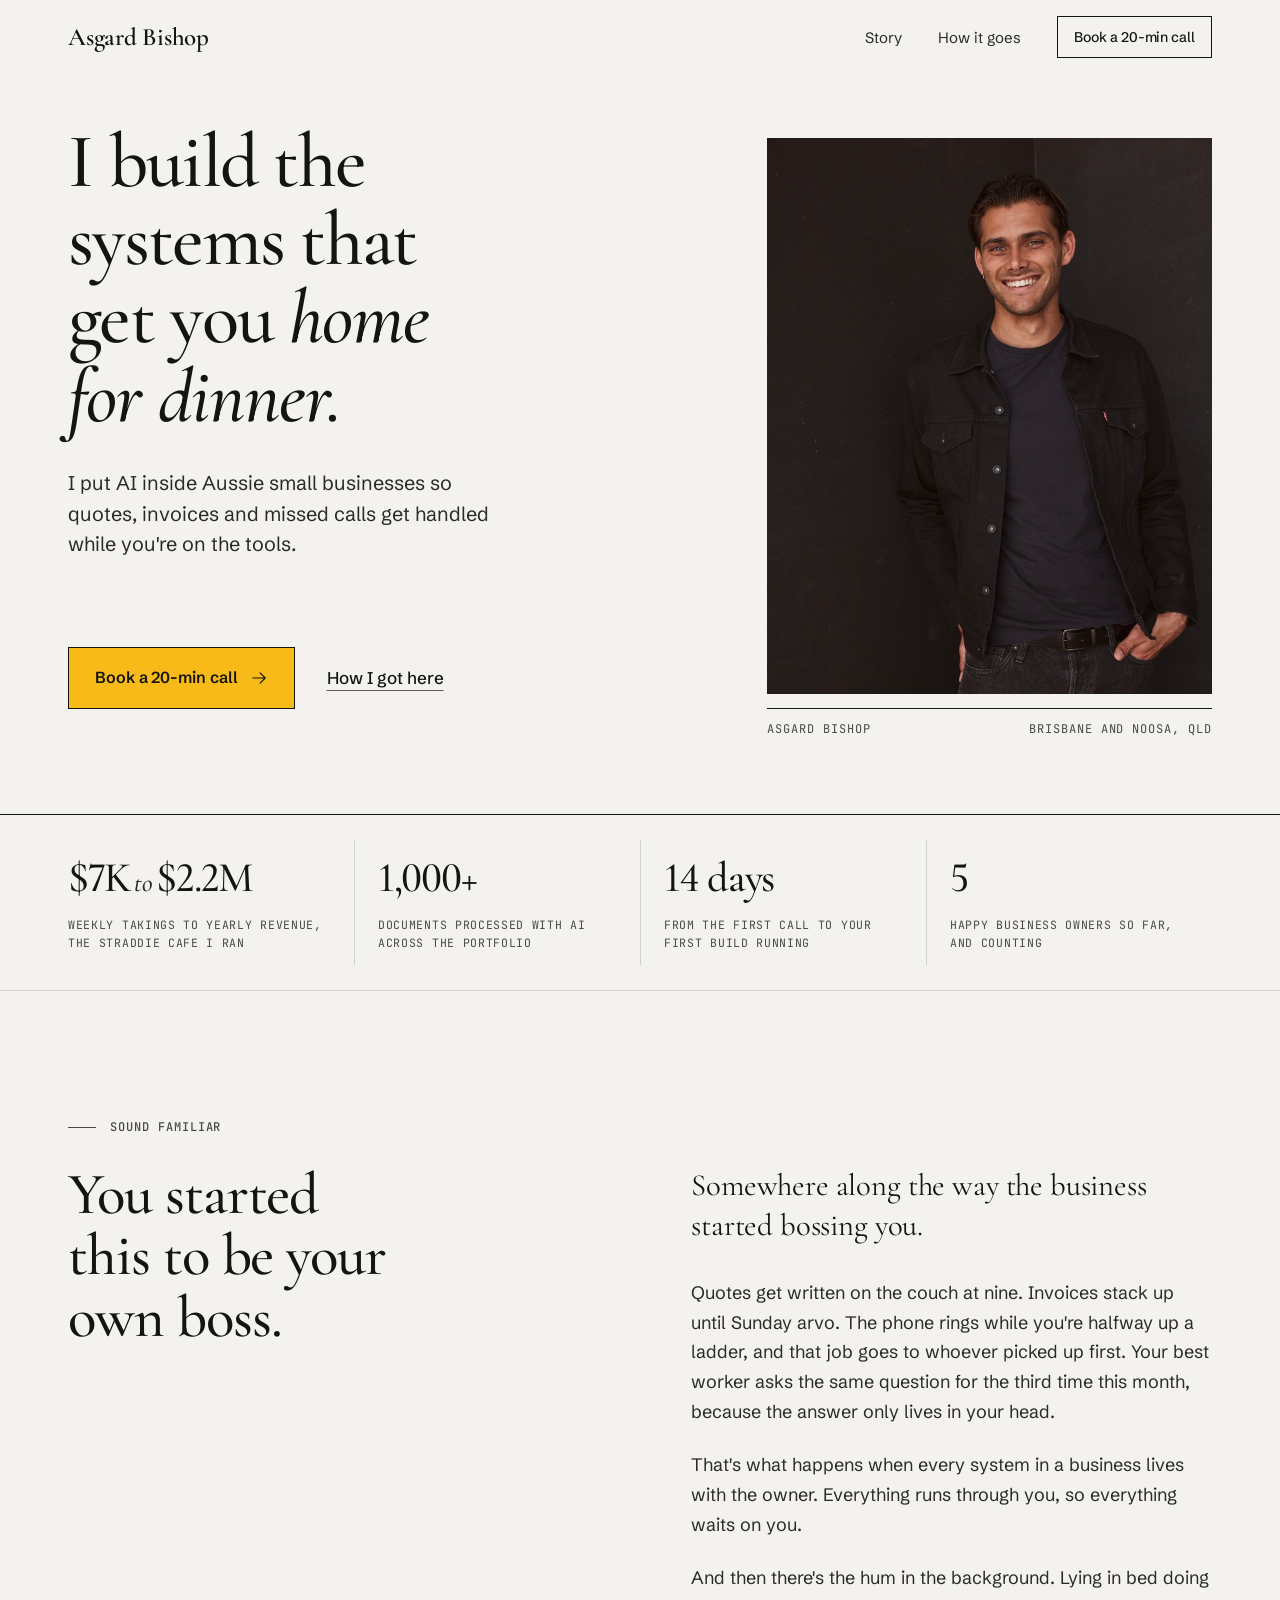
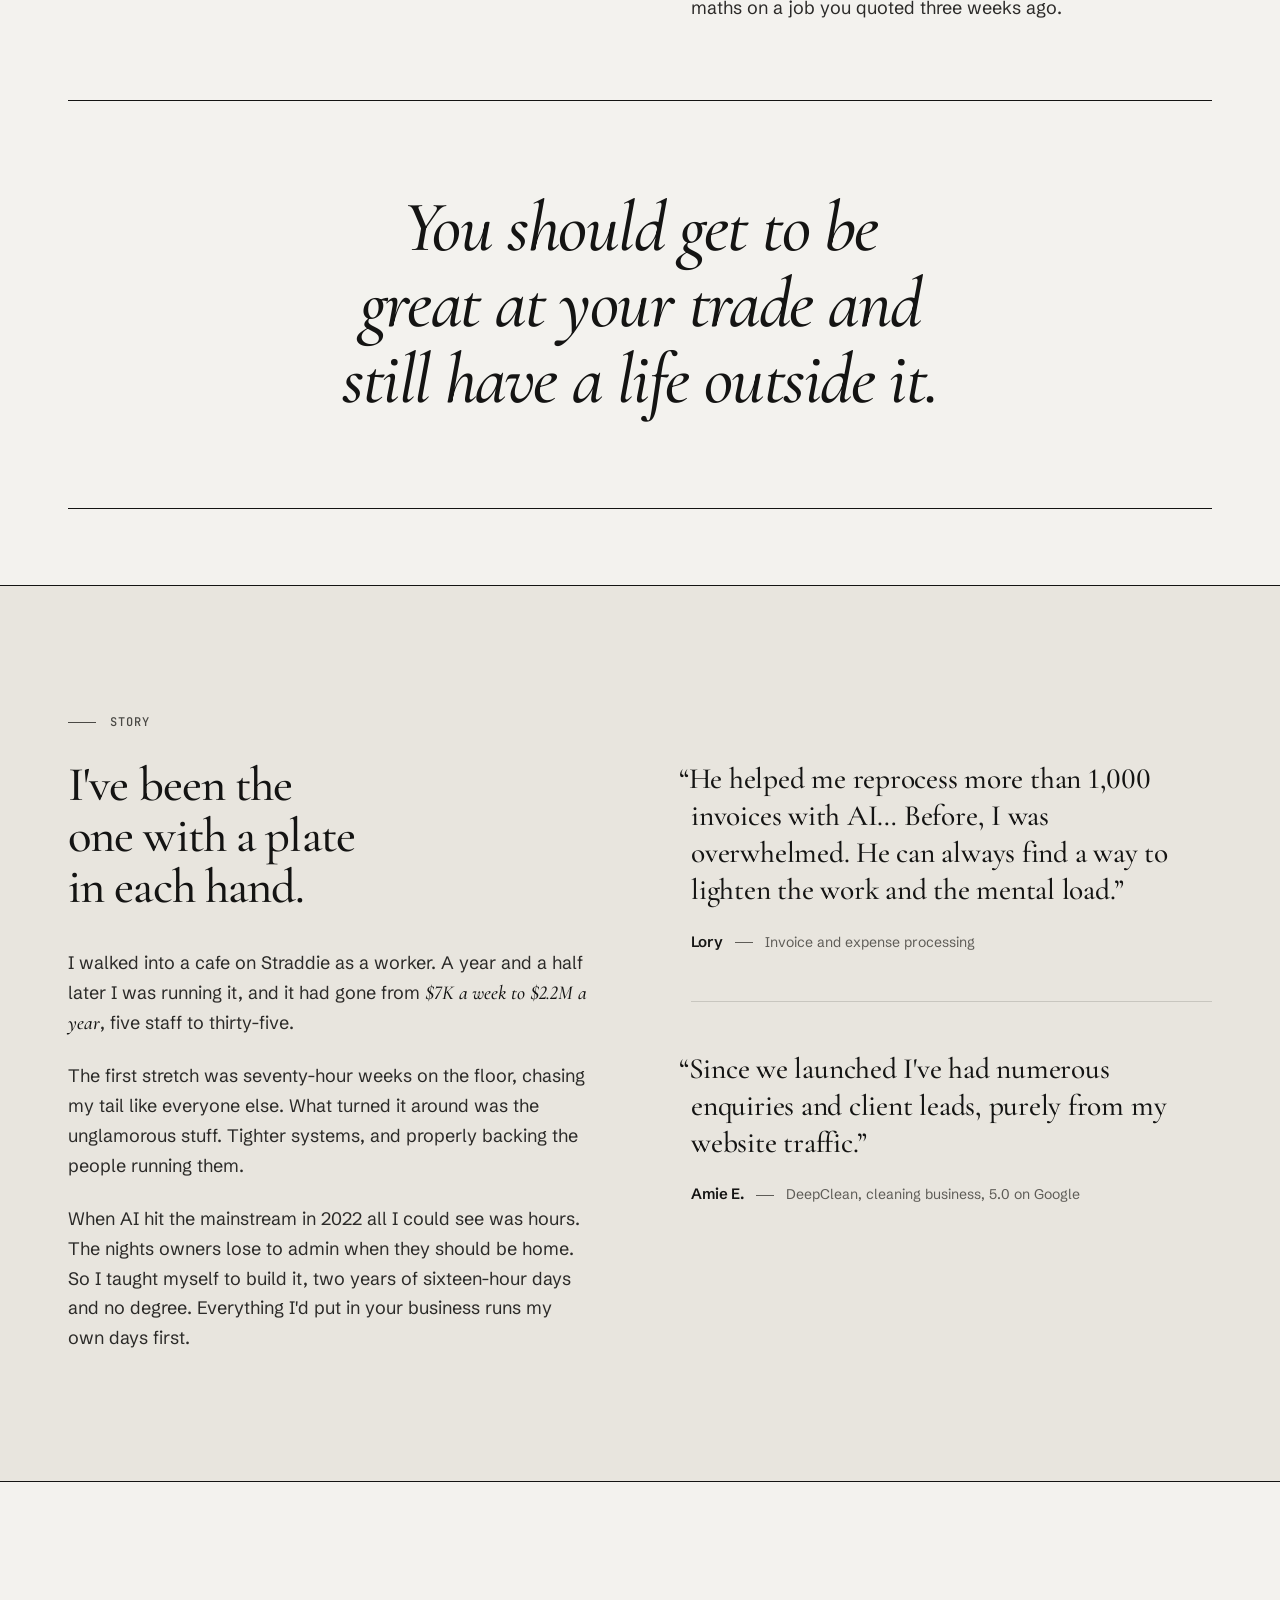
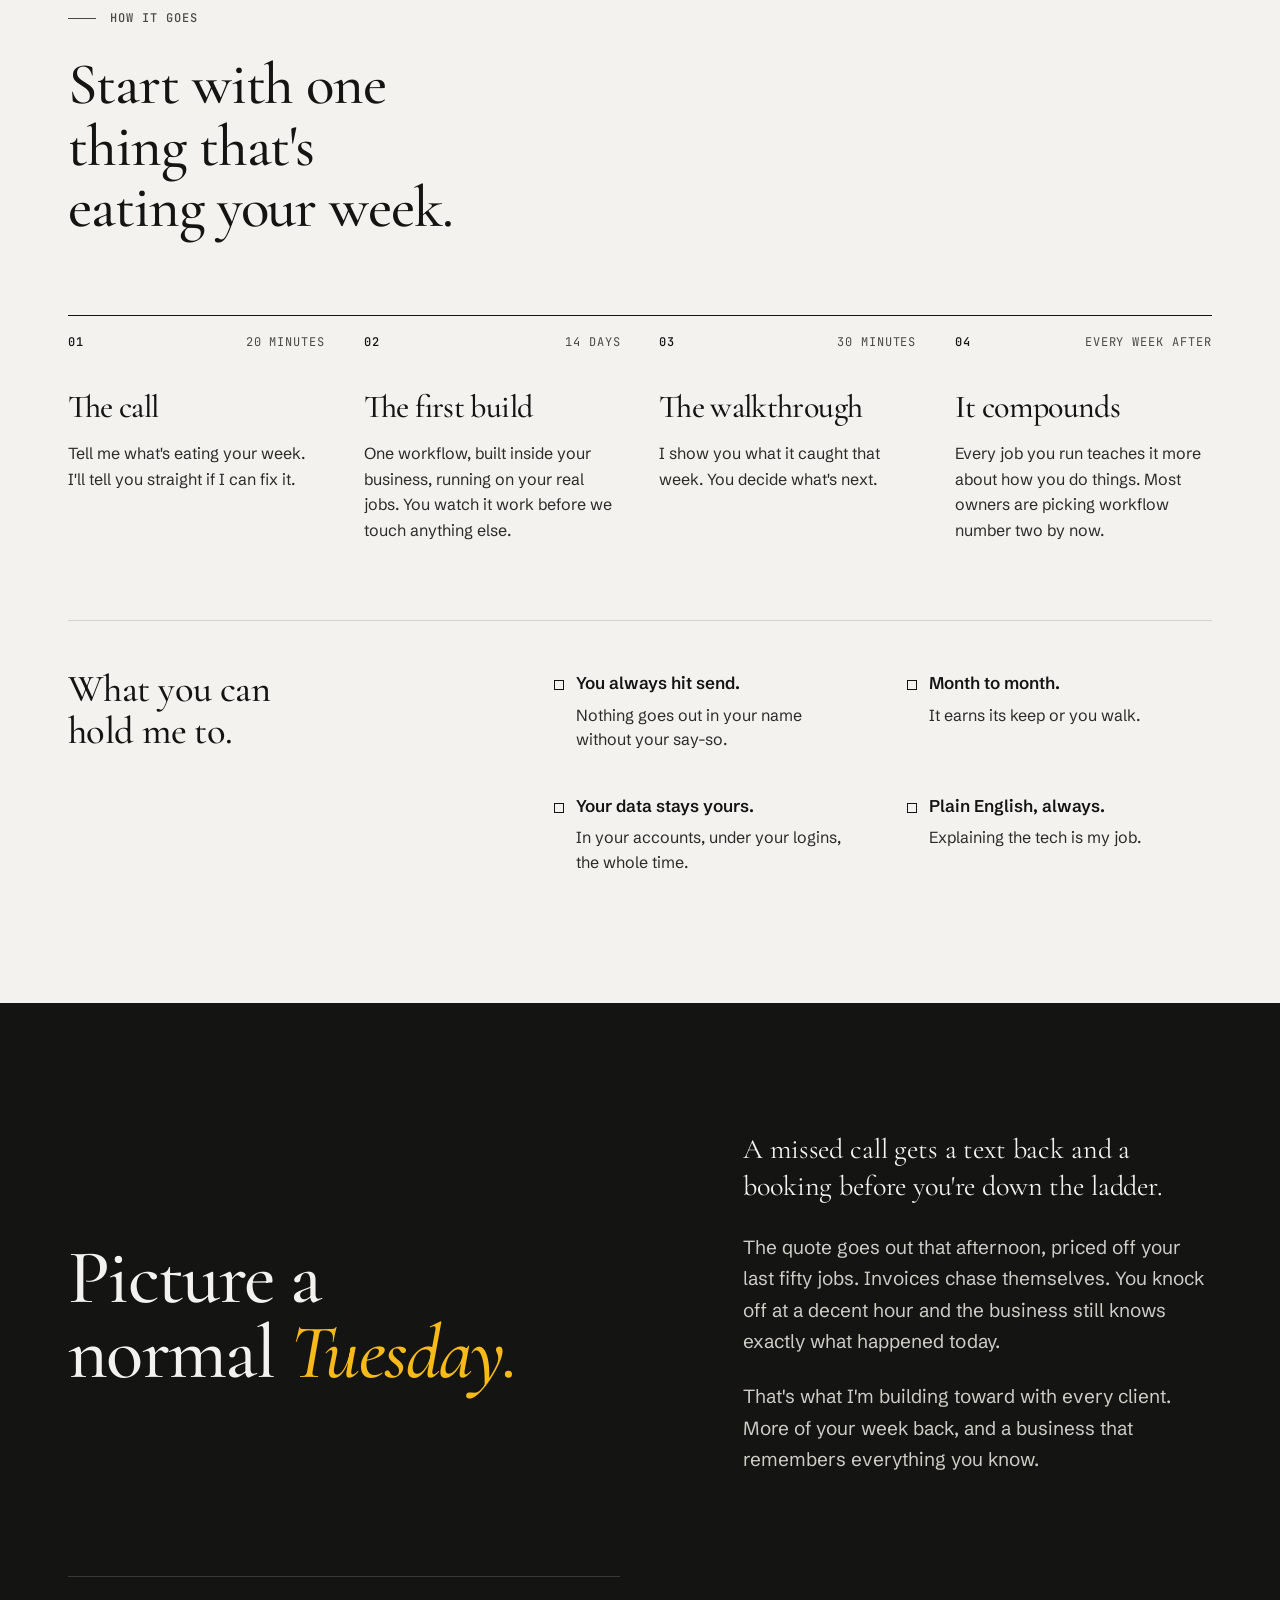
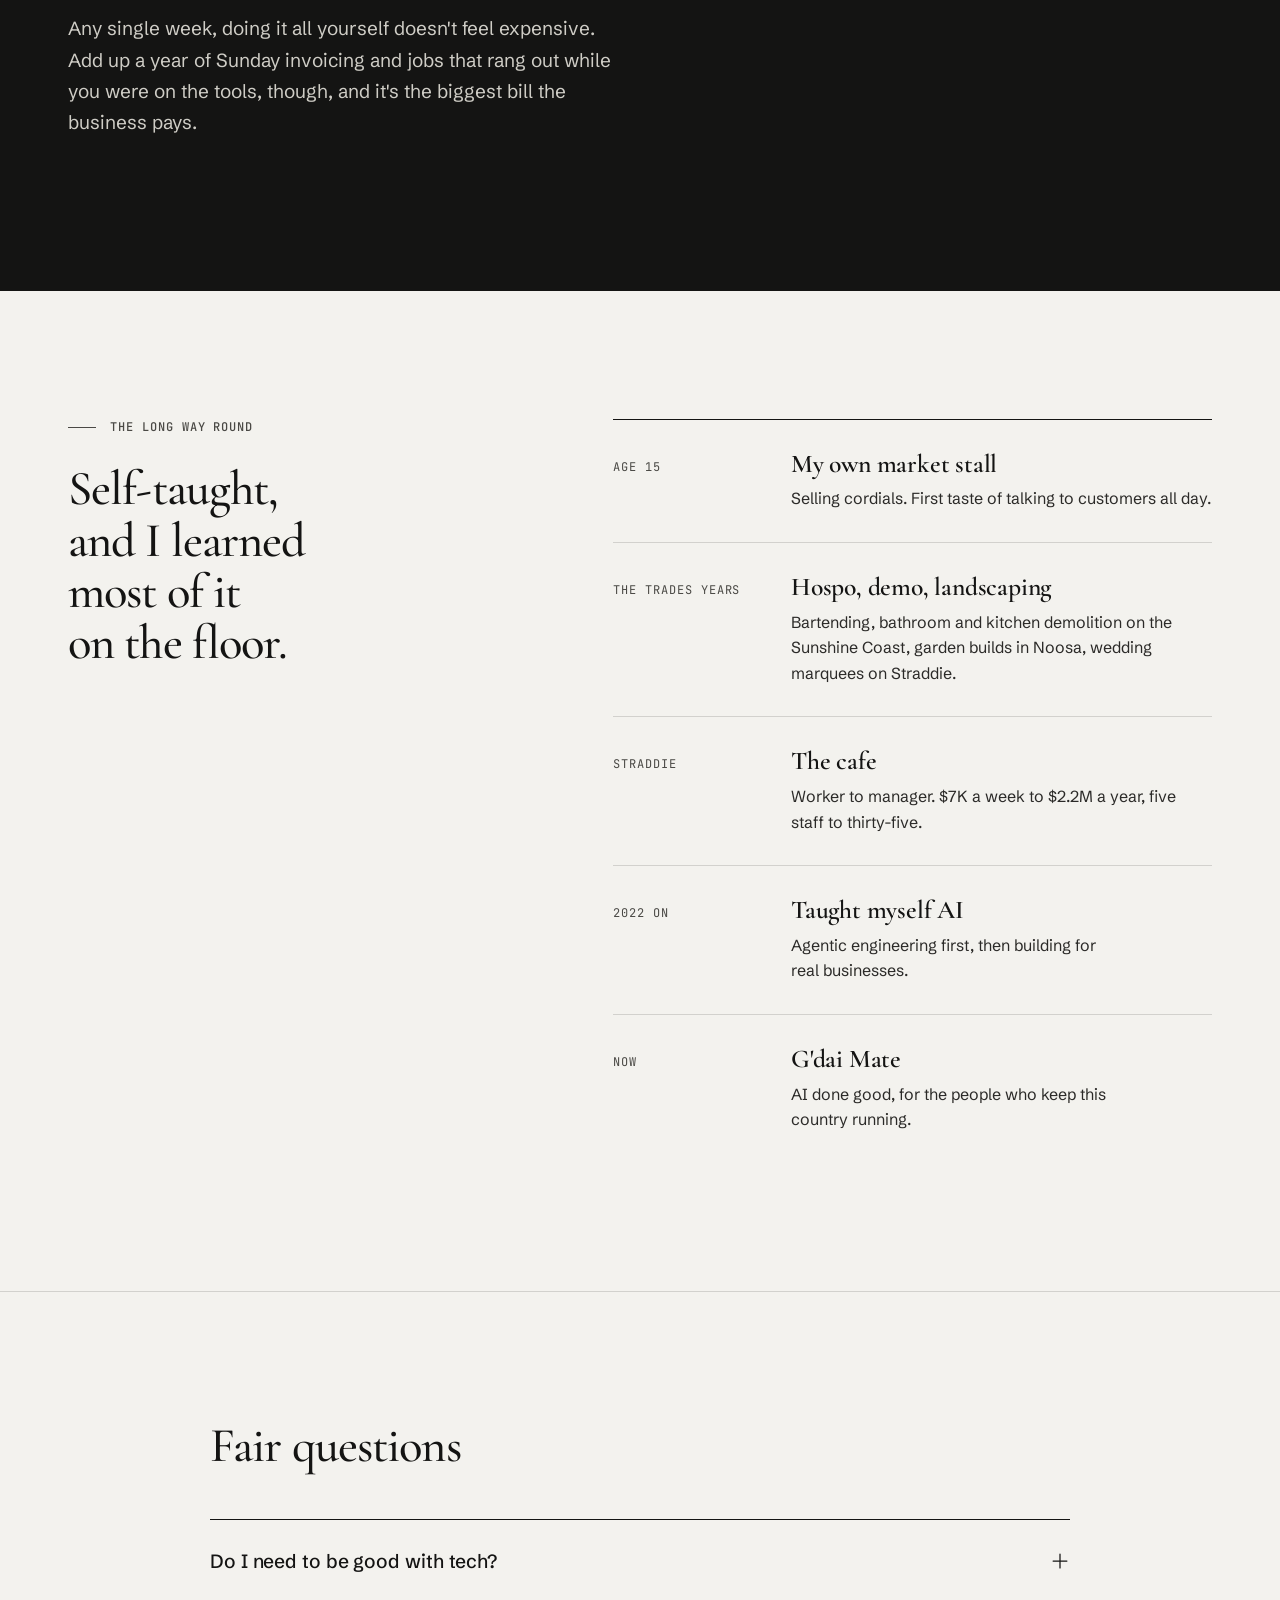
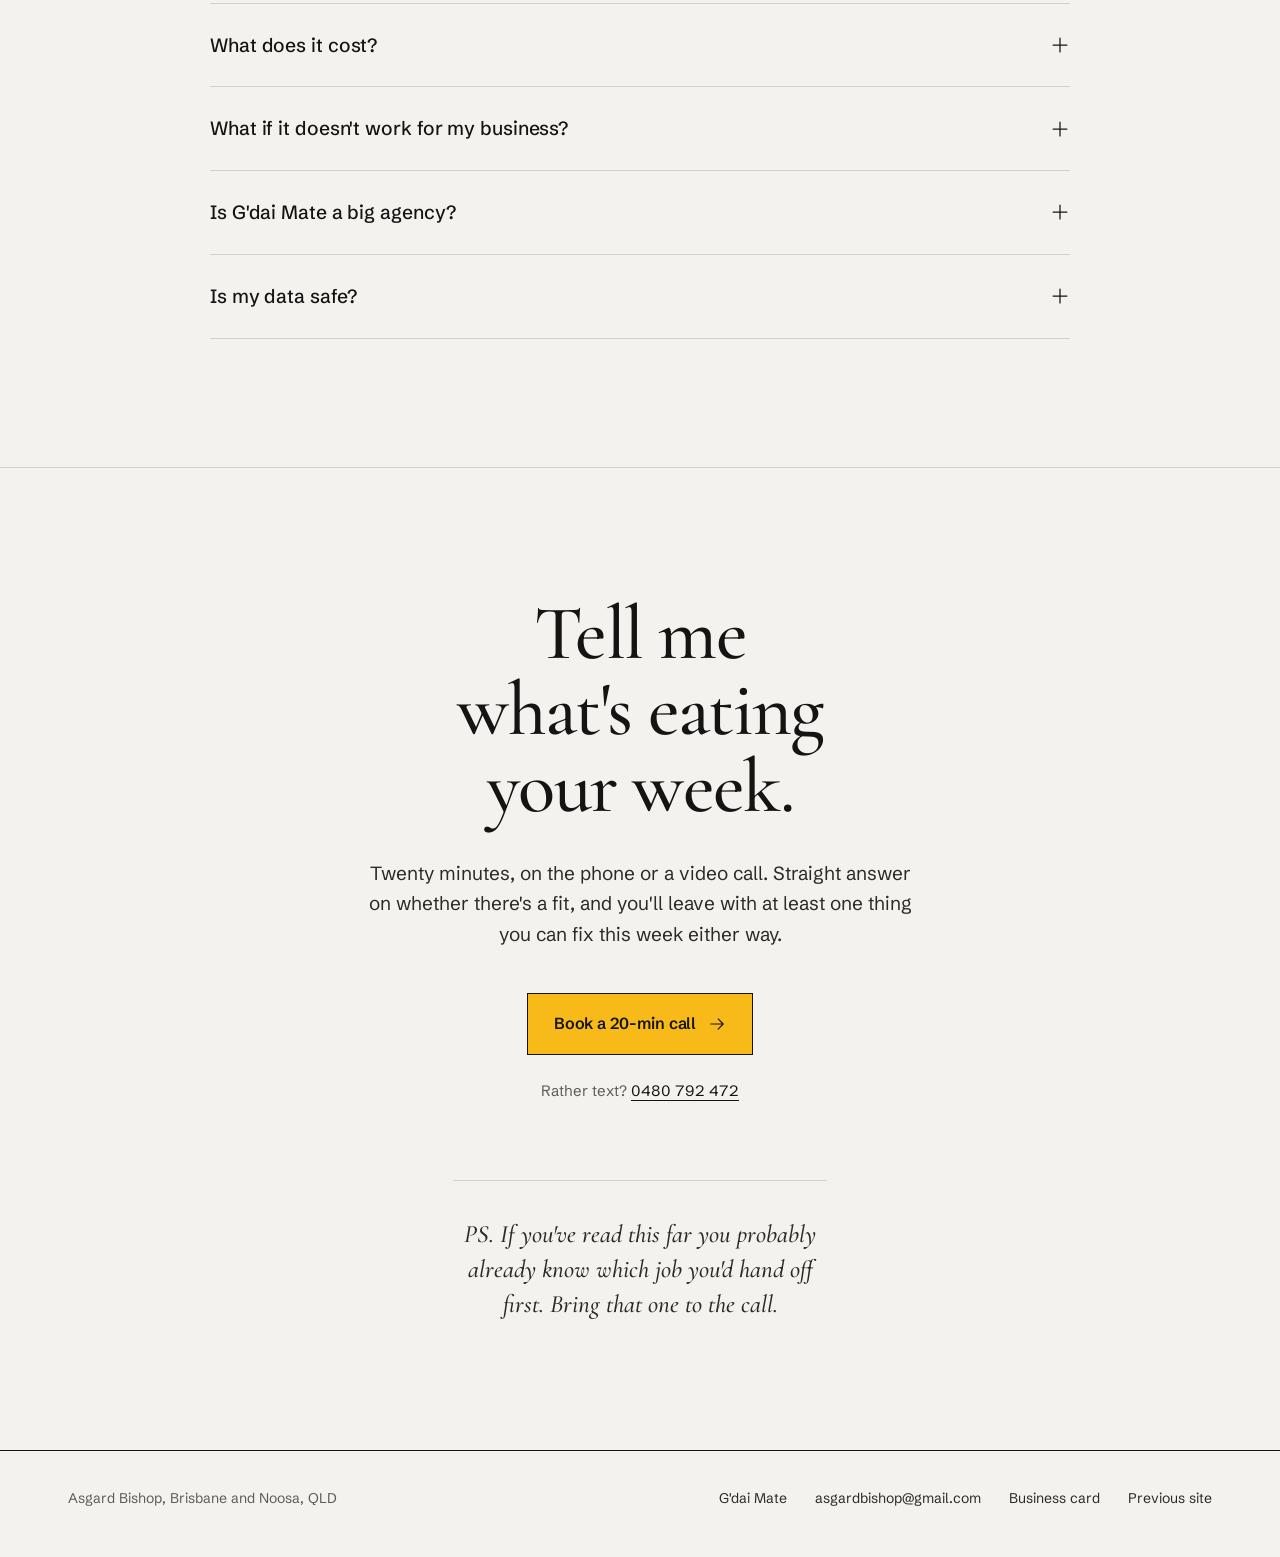
==== commit a5bb61a8: "Proof rail: 5 happy business owners and counting Co-Authored-By: Claude Opus 5.5 <noreply@anthropic." ====
--- a/index.html
+++ b/index.html
@@ -291,7 +291,7 @@
     <div class="stat rv"><b>$7K<i>to</i>$2.2M</b><span>weekly takings to yearly revenue, the Straddie cafe I ran</span></div>
     <div class="stat rv" style="--i:1"><b>1,000+</b><span>documents processed with AI across the portfolio</span></div>
     <div class="stat rv" style="--i:2"><b>14 days</b><span>from the first call to your first build running</span></div>
-    <div class="stat rv" style="--i:3"><b>5<i>to</i>35</b><span>staff hired, trained and led at that cafe</span></div>
+    <div class="stat rv" style="--i:3"><b>5</b><span>happy business owners so far, and counting</span></div>
   </div>
 </div>
 
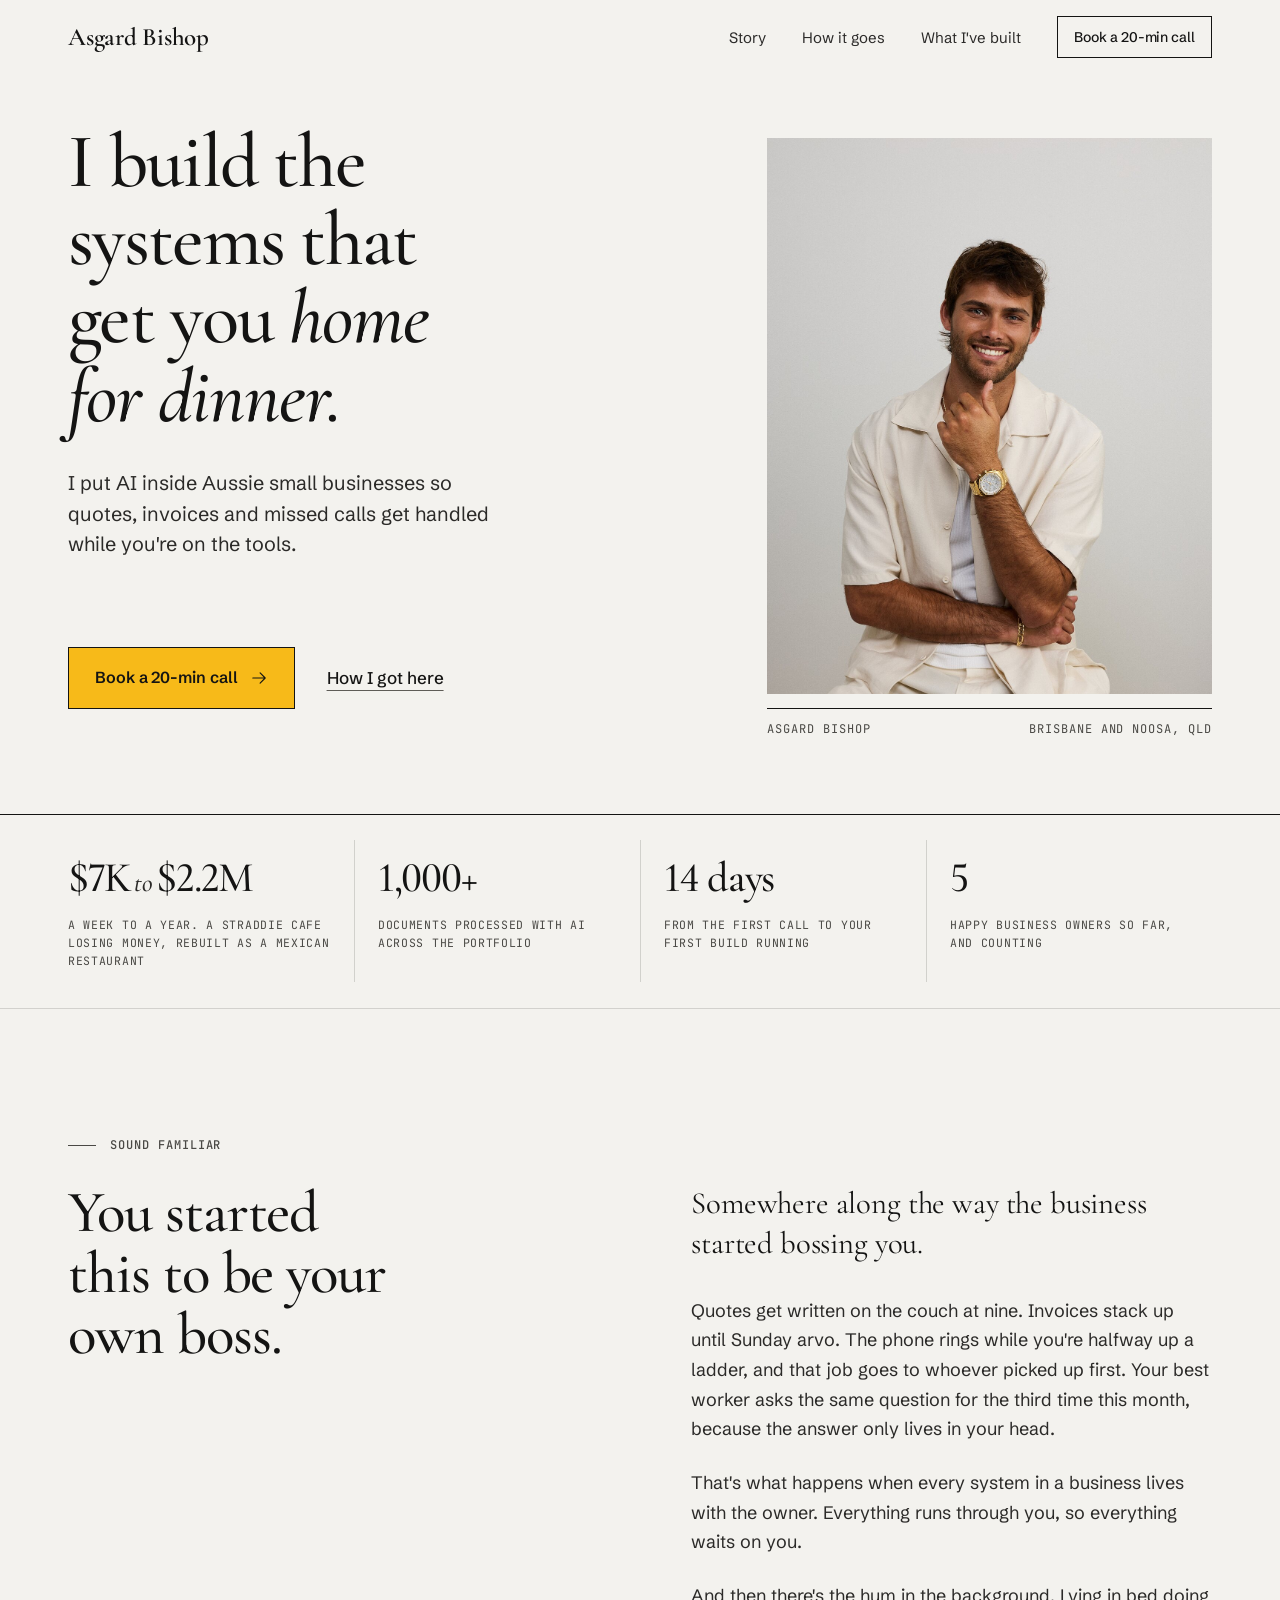
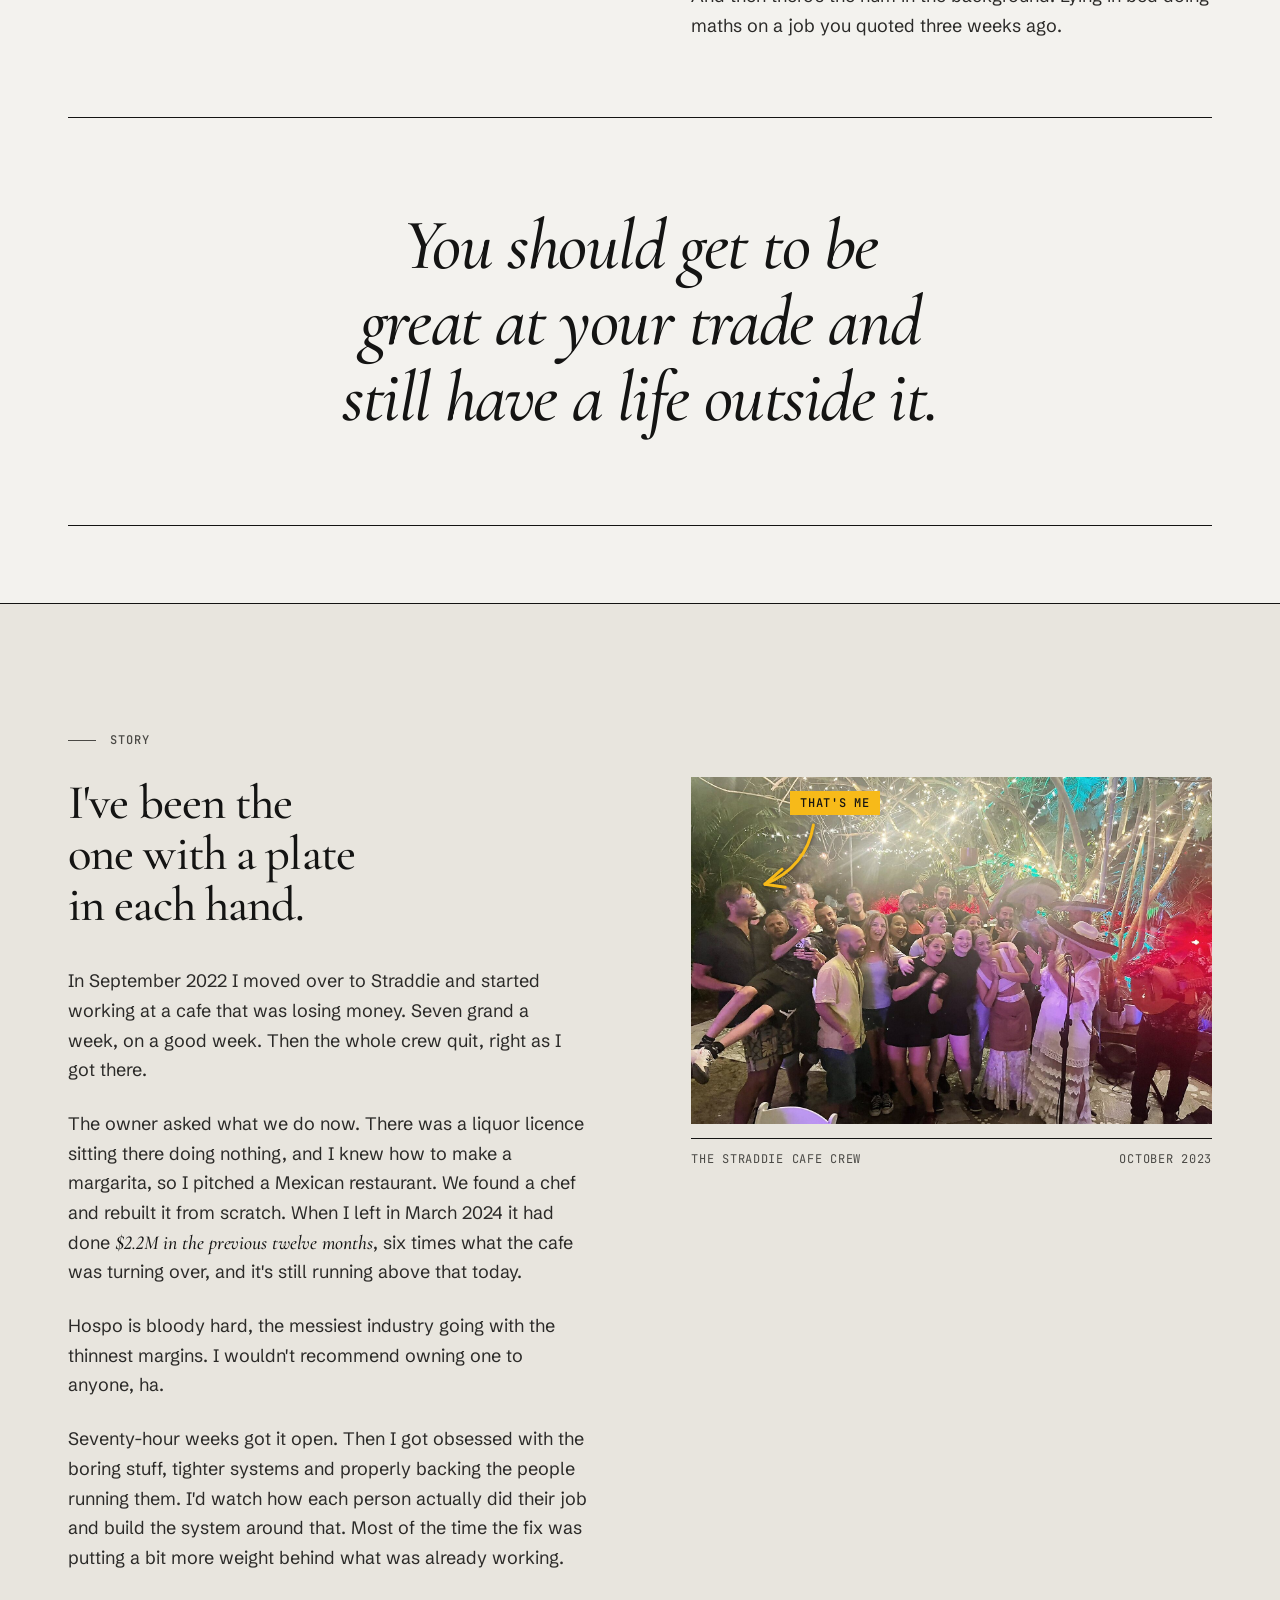
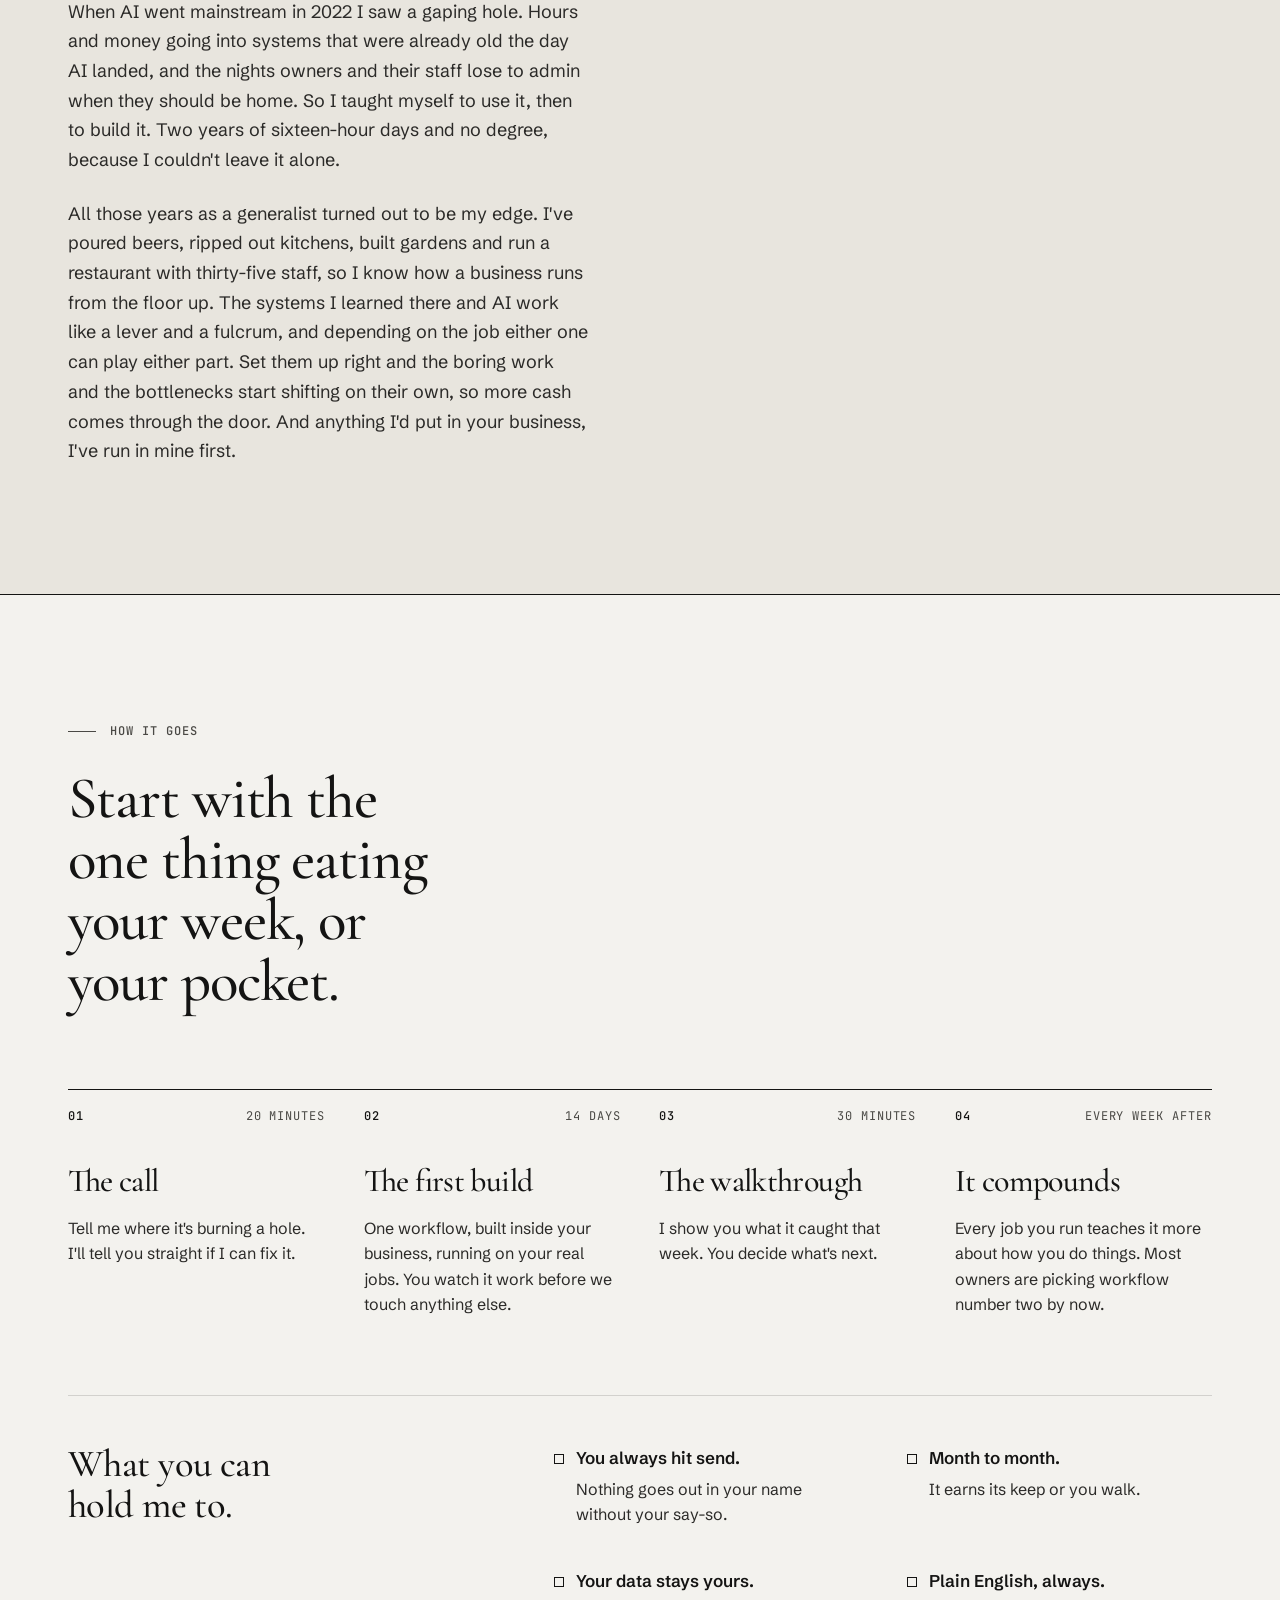
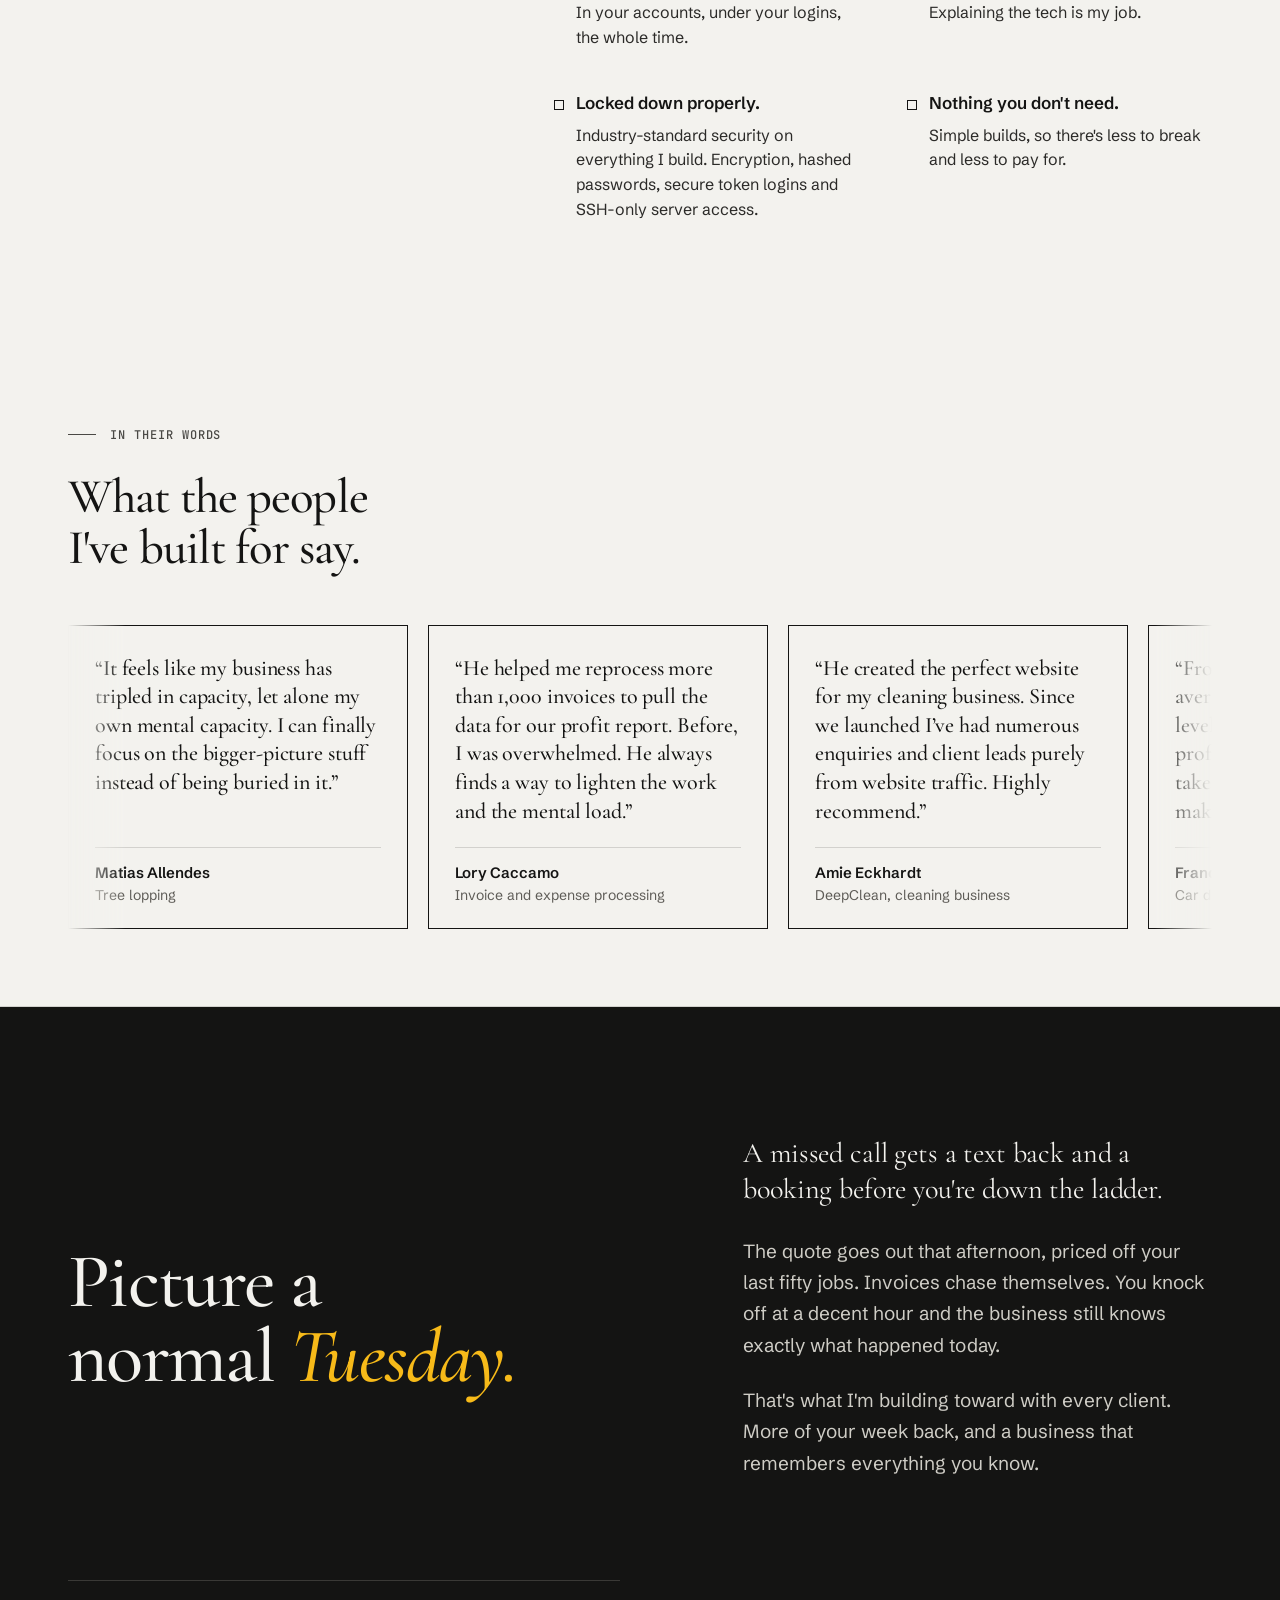
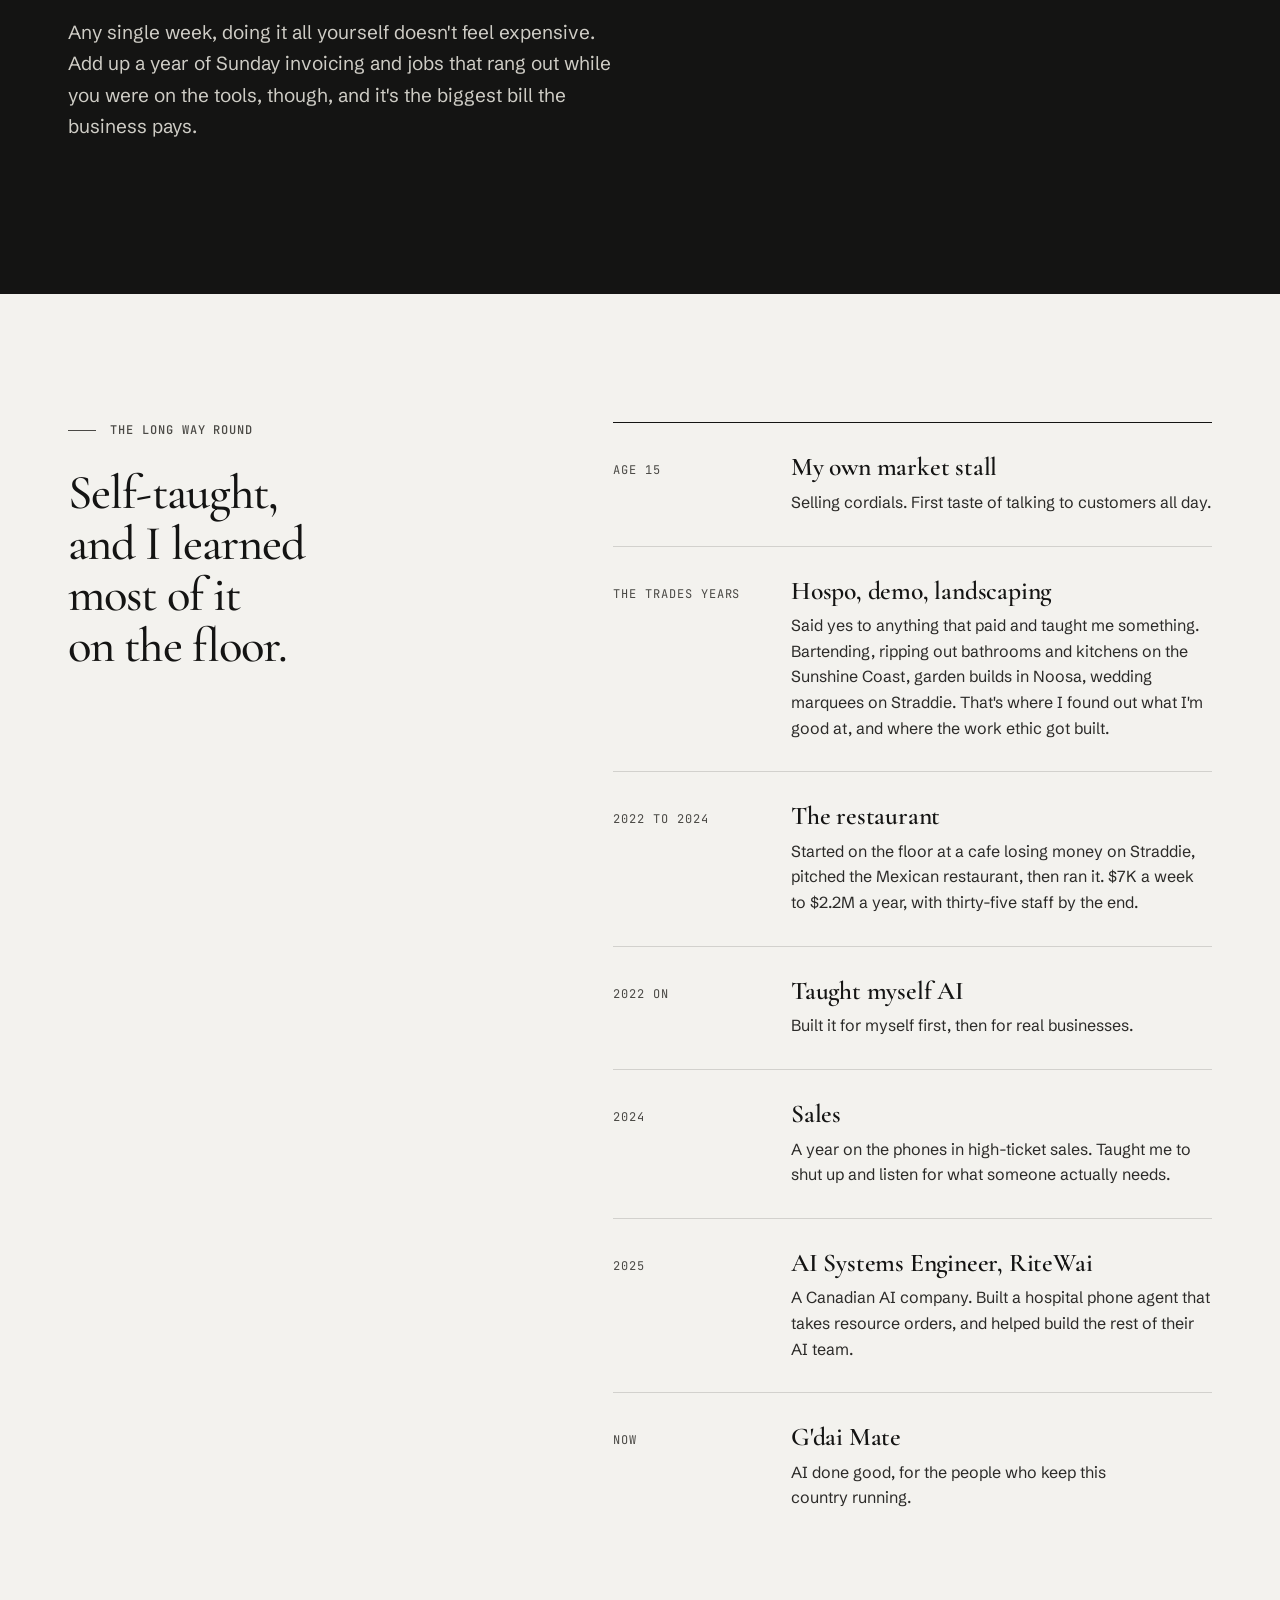
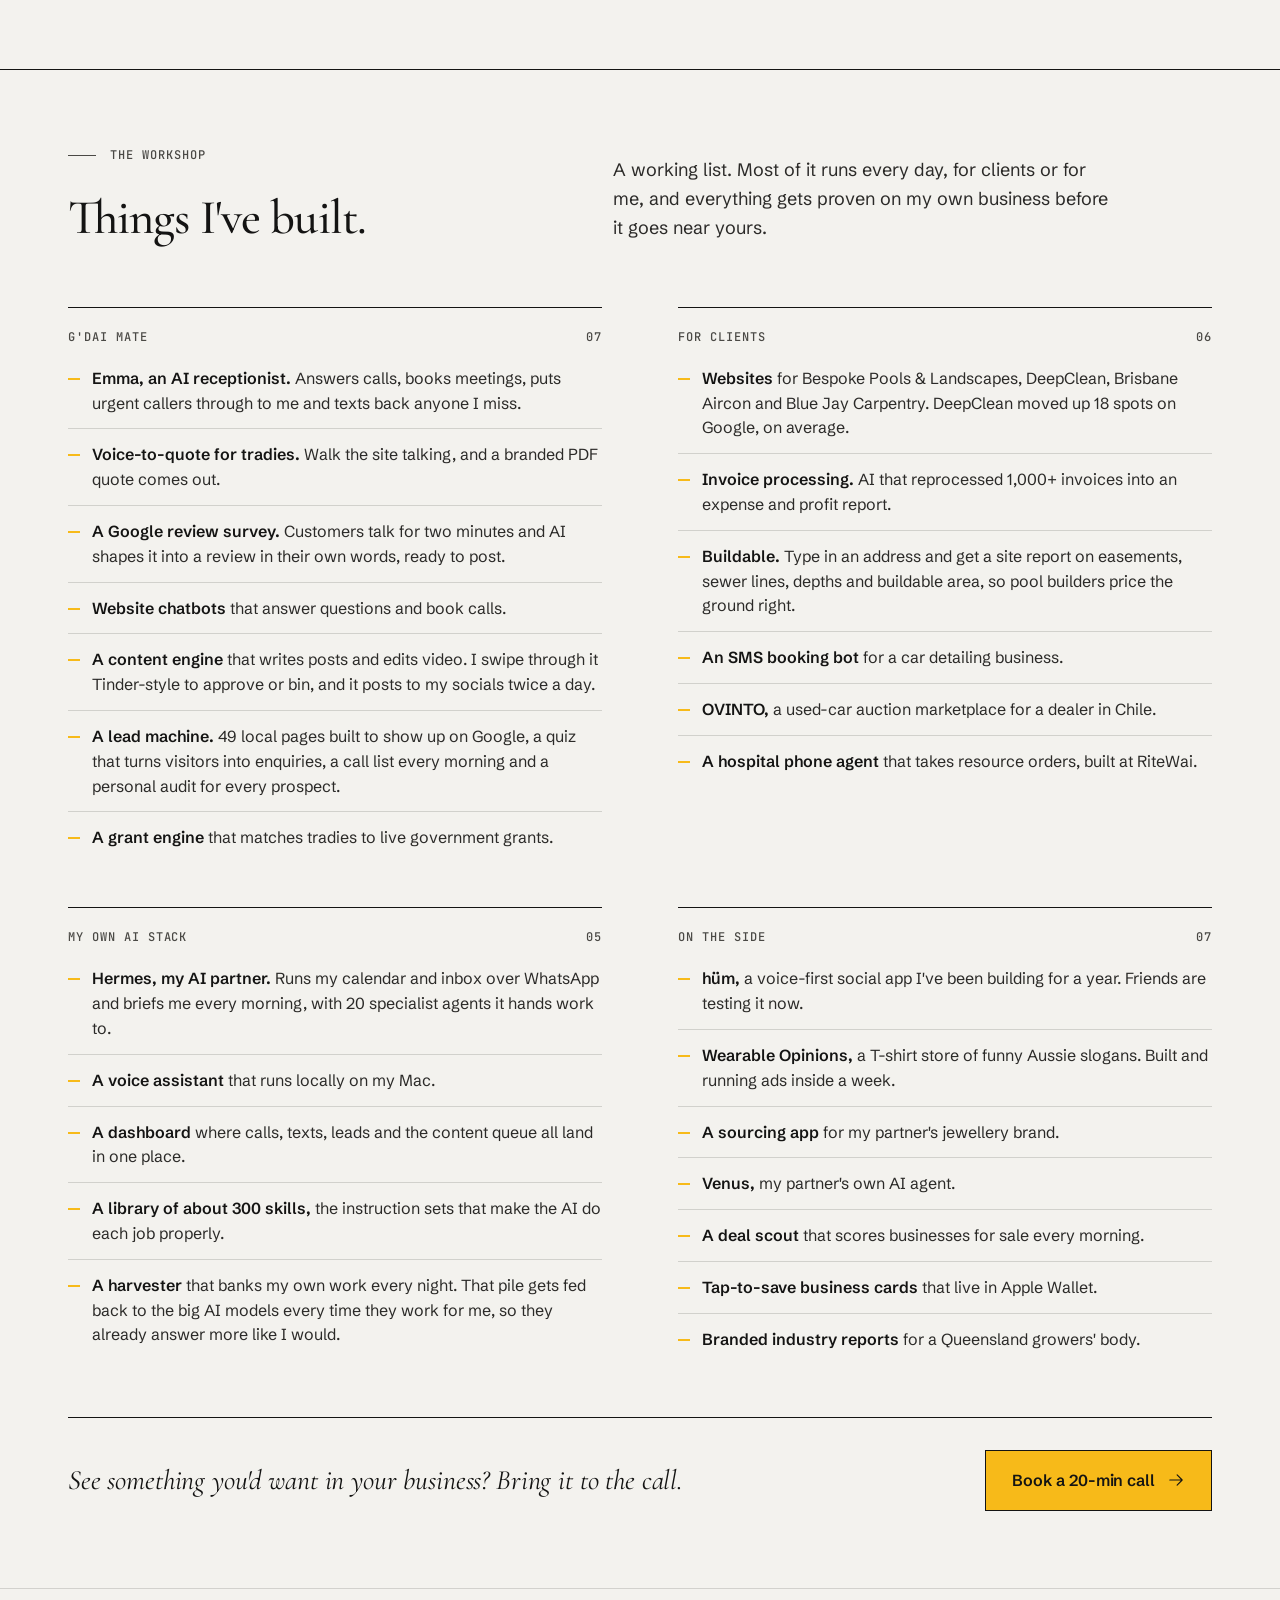
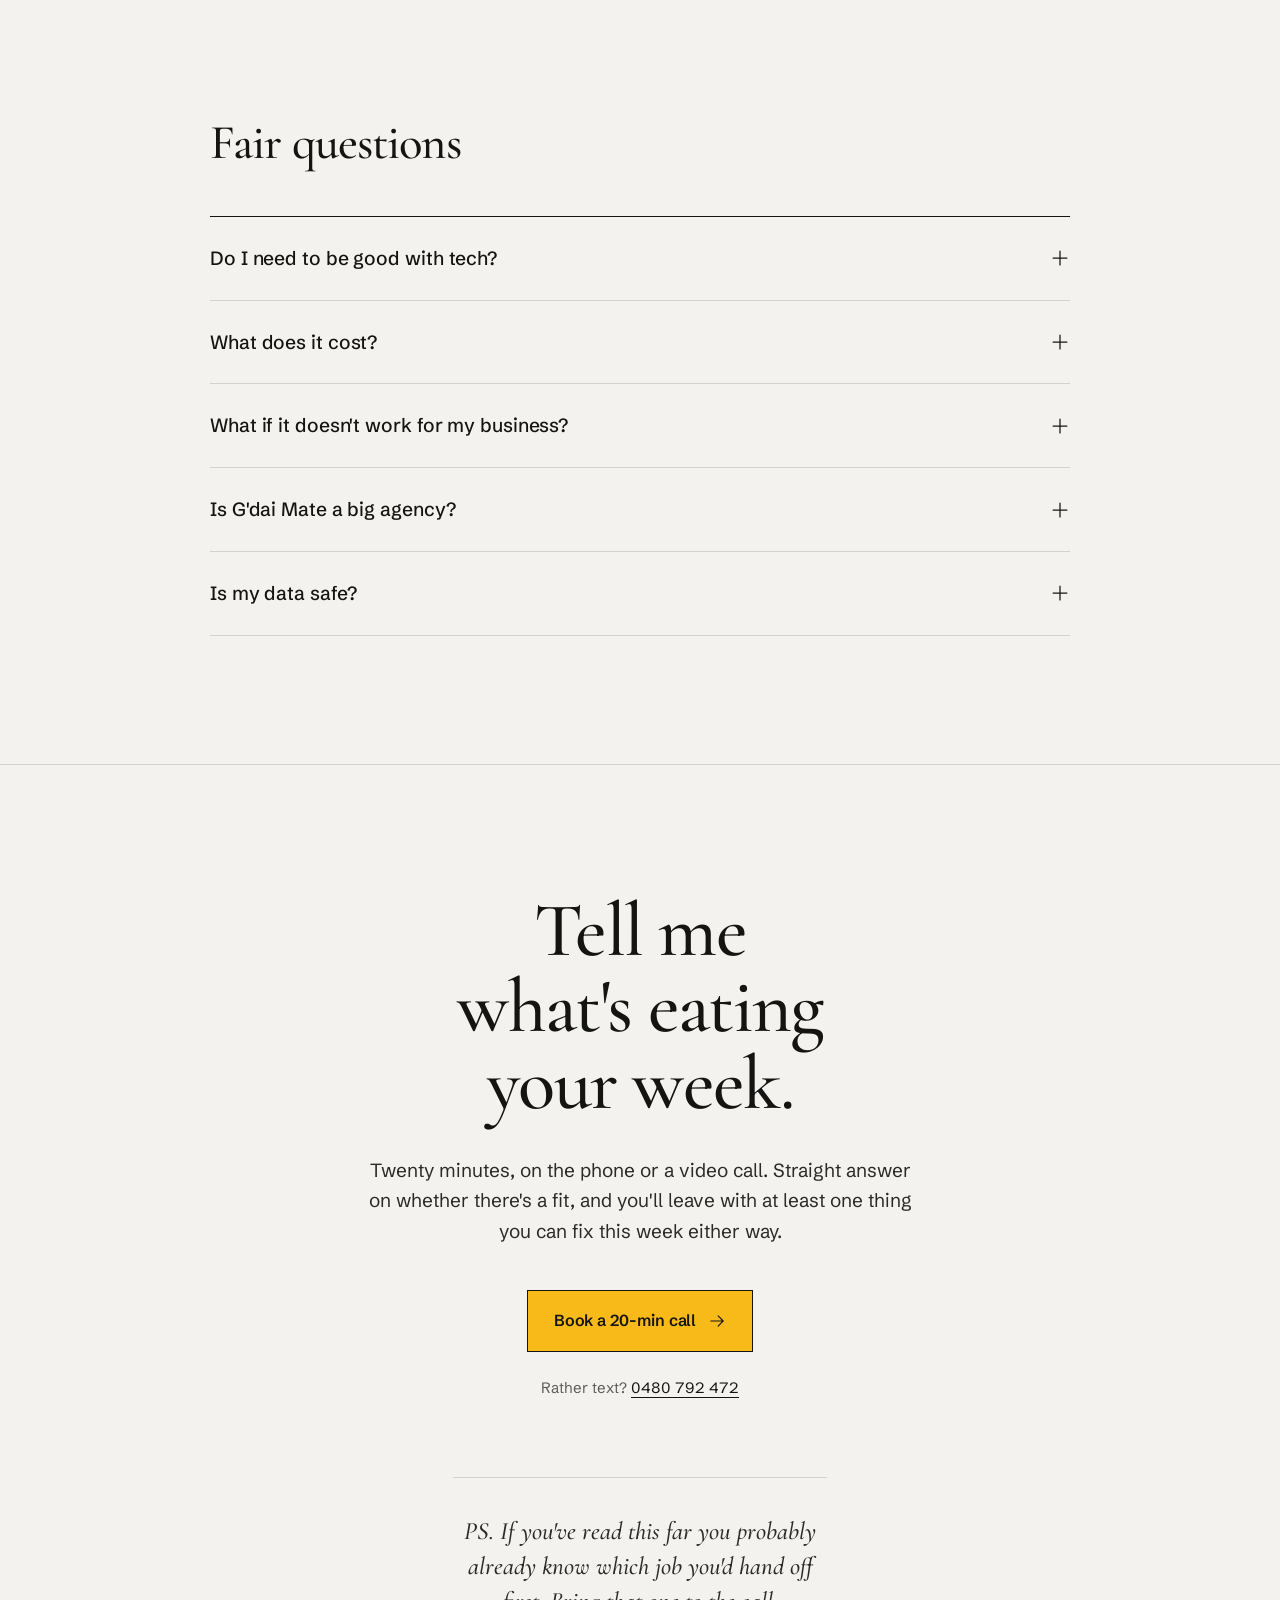
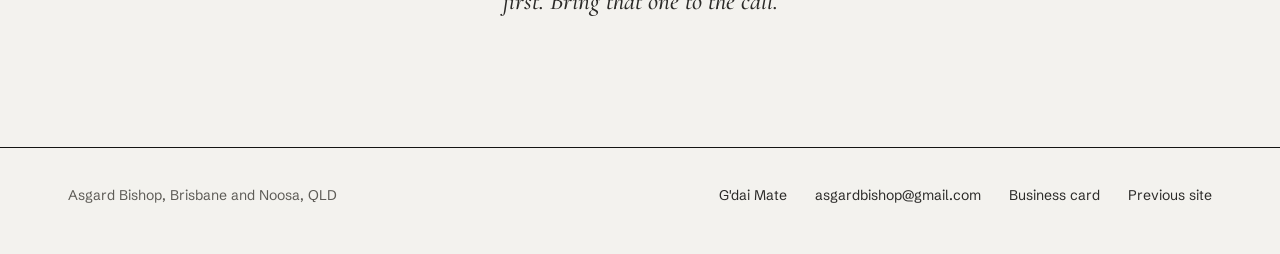
==== commit f3f16a5b: "Proof refresh: new hero, Straddie crew photo, reviews marquee, Things I've built, true cafe story - " ====
--- a/index.html
+++ b/index.html
@@ -5,7 +5,7 @@
 <meta charset="utf-8">
 <meta name="viewport" content="width=device-width, initial-scale=1">
 <title>Asgard Bishop | AI systems that get small business owners home for dinner</title>
-<meta name="description" content="I build AI into Aussie small businesses so quotes, invoices and missed calls stop eating your nights. Took a Straddie cafe from $7K a week to $2.2M a year. Now I build the systems through G'dai Mate.">
+<meta name="description" content="I build AI into Aussie small businesses so the quotes and missed calls stop eating your nights. Helped turn a Straddie cafe losing money into a restaurant doing $2.2M a year. Now I build the systems through G'dai Mate.">
 <link rel="canonical" href="https://asgardbishop.com/">
 <meta property="og:type" content="profile">
 <meta property="og:title" content="Asgard Bishop | I build the systems that get you home for dinner">
@@ -168,14 +168,28 @@
 .guide .story p{color:var(--ink-2);margin-bottom:24px;font-size:18px;line-height:1.65;max-width:62ch}
 .guide .story p:last-child{margin-bottom:0}
 .guide .story p strong{color:var(--ink);font-family:var(--serif);font-style:italic;font-weight:500;font-size:1.1em;line-height:1;letter-spacing:-.005em;font-variant-numeric:lining-nums}
-.quotes{display:flex;flex-direction:column;gap:48px;padding-top:1px;position:sticky;top:120px}
-
-.q blockquote{font-family:var(--serif);font-weight:500;font-size:clamp(25px,2.3vw,32px);line-height:1.26;letter-spacing:-.008em;text-indent:-.42em;font-variant-numeric:lining-nums}
-.q figcaption{display:flex;align-items:baseline;flex-wrap:wrap;gap:4px 12px;margin-top:22px;font-size:14px;color:var(--ink-3);line-height:1.5}
-.q figcaption b{color:var(--ink);font-weight:600;font-size:15px}
-.q figcaption b::after{content:"";display:inline-block;width:18px;height:1px;background:var(--ink-3);vertical-align:middle;margin-left:12px}
-.q + .q{padding-top:48px;border-top:1px solid var(--rule)}
-@media (max-width:860px){.quotes{position:static}.guide .grid{grid-template-columns:1fr;row-gap:56px}.guide .grid > .kicker{margin-bottom:-28px}.quotes{padding-top:0}}
+.crew{position:sticky;top:120px;margin:0}
+.crew .shot{position:relative;aspect-ratio:3/2;background:#1b1b1a;overflow:hidden}
+.crew img{position:absolute;inset:0;width:100%;height:100%;object-fit:cover}
+.crew .arrow{position:absolute;inset:0;width:100%;height:100%;fill:none;stroke:var(--pop);stroke-width:3;stroke-linecap:round;stroke-linejoin:round;filter:drop-shadow(0 1px 2px rgba(0,0,0,.6))}
+.crew .arrow path{vector-effect:non-scaling-stroke}
+.crew .me{position:absolute;left:19%;top:4%;background:var(--pop);color:var(--ink);font-family:var(--mono);font-size:12px;font-weight:500;letter-spacing:.06em;text-transform:uppercase;padding:6px 10px;line-height:1}
+.crew figcaption{display:flex;justify-content:space-between;gap:16px;margin-top:14px;padding-top:12px;border-top:1px solid var(--ink);font-family:var(--mono);font-size:12px;line-height:16px;letter-spacing:.06em;text-transform:uppercase;color:var(--ink-lab)}
+@media (max-width:860px){.crew{position:static}.crew .me{font-size:10.5px;padding:5px 8px}}
+.said{border-bottom:1px solid var(--rule);padding:var(--sec-in) 0}
+.said .kicker{margin-bottom:20px}
+.said h2{font-family:var(--serif);font-weight:500;font-size:var(--t-h2s);line-height:1.05;letter-spacing:-.018em;margin-bottom:clamp(36px,4vw,56px);max-width:16ch}
+.said-row{display:flex;overflow:hidden;-webkit-mask-image:linear-gradient(90deg,transparent,#000 5%,#000 95%,transparent);mask-image:linear-gradient(90deg,transparent,#000 5%,#000 95%,transparent)}
+.said-track{display:flex;flex:none;animation:saidloop 80s linear infinite}
+.said-card{flex:0 0 340px;margin-right:20px;display:flex;flex-direction:column;border:1px solid var(--ink);background:var(--paper);padding:28px 26px 22px}
+.said-card blockquote{font-family:var(--serif);font-weight:500;font-size:22px;line-height:1.3;letter-spacing:-.005em;color:var(--ink);flex:1;margin:0 0 22px}
+.said-card figcaption{font-size:14px;color:var(--ink-3);line-height:1.5;padding-top:14px;border-top:1px solid var(--rule)}
+.said-card figcaption b{display:block;color:var(--ink);font-weight:600;font-size:15px}
+@keyframes saidloop{to{transform:translateX(-100%)}}
+@media (hover:hover){.said-row:hover .said-track{animation-play-state:paused}}
+@media (max-width:560px){.said-card{flex-basis:280px;padding:24px 20px 18px}.said-card blockquote{font-size:20px}}
+@media (prefers-reduced-motion:reduce){.said-track{animation:none}.said-track[aria-hidden]{display:none}.said-row{overflow-x:auto;mask-image:none;-webkit-mask-image:none}}
+@media (max-width:860px){.guide .grid{grid-template-columns:1fr;row-gap:56px}.guide .grid > .kicker{margin-bottom:-28px}}
 
 /* plan: four-step row + rules */
 .plan h2{font-family:var(--serif);font-weight:500;font-size:var(--t-h2);line-height:1.04;letter-spacing:-.018em;max-width:16ch;margin-bottom:var(--sec-in)}
@@ -220,6 +234,21 @@
 @media (max-width:860px){.road .grid{grid-template-columns:1fr}.road .head{position:static}.ledger li{grid-template-columns:1fr;gap:8px;padding:24px 0}.ledger .when{padding-top:0}}
 
 /* faq: accordion */
+.built{border-top:1px solid var(--ink);padding:var(--sec-in) 0}
+.built .top{display:grid;grid-template-columns:.85fr 1.15fr;gap:clamp(48px,8vw,128px);align-items:end;margin-bottom:clamp(40px,5vw,64px)}
+.built h2{font-family:var(--serif);font-weight:500;font-size:var(--t-h2s);line-height:1.05;letter-spacing:-.018em;max-width:13ch}
+.built .intro{font-size:18px;line-height:1.6;color:var(--ink-2);max-width:46ch}
+.shelf{display:grid;grid-template-columns:1fr 1fr;column-gap:clamp(40px,6vw,96px)}
+.bin{border-top:1px solid var(--ink);padding:20px 0 44px}
+.bin h3{display:flex;justify-content:space-between;font-family:var(--mono);font-size:12px;font-weight:500;letter-spacing:.08em;text-transform:uppercase;color:var(--ink-lab);margin-bottom:6px}
+.bin ul{list-style:none}
+.bin li{position:relative;padding:13px 0 13px 24px;font-size:16px;line-height:1.55;color:var(--ink-2)}
+.bin li + li{border-top:1px solid var(--rule)}
+.bin li::before{content:"";position:absolute;left:0;top:25px;width:12px;height:2px;background:var(--pop)}
+.bin li b{color:var(--ink);font-weight:600}
+.built .more{display:flex;align-items:center;justify-content:space-between;flex-wrap:wrap;gap:20px 32px;margin-top:8px;padding-top:32px;border-top:1px solid var(--ink)}
+.built .more p{font-family:var(--serif);font-style:italic;font-size:clamp(23px,2.2vw,28px);line-height:1.25;letter-spacing:-.005em;color:var(--ink)}
+@media (max-width:860px){.built .top{grid-template-columns:1fr;gap:20px}.shelf{grid-template-columns:1fr}.bin{padding-bottom:32px}}
 .faq{border-top:1px solid var(--rule)}
 .faq .col{max-width:860px;margin:0 auto}
 .faq h2{font-family:var(--serif);font-weight:500;font-size:var(--t-h2s);line-height:1.05;letter-spacing:-.018em;margin-bottom:48px}
@@ -265,6 +294,7 @@
     <ul>
       <li class="hide-sm"><a href="#story">Story</a></li>
       <li class="hide-sm"><a href="#how">How it goes</a></li>
+      <li class="hide-sm"><a href="#built">What I've built</a></li>
       <li><a class="btn sm" href="https://gdaimate.com/book?utm_source=asgardbishop&utm_medium=referral&utm_content=nav">Book a 20-min call</a></li>
     </ul>
   </div>
@@ -281,14 +311,14 @@
     </div>
   </div>
   <figure class="hero-photo rv" style="--i:1">
-    <div class="frame"><img src="photo.jpg" alt="Asgard Bishop in a black denim jacket, smiling, against a dark studio wall" width="724" height="1086" fetchpriority="high"></div>
+    <div class="frame"><img src="photo.jpg" alt="Asgard Bishop in a cream linen shirt, smiling, hand resting at his chin, against a pale studio wall" width="1200" height="1799" fetchpriority="high"></div>
     <figcaption><span>Asgard Bishop</span><span>Brisbane and Noosa, QLD</span></figcaption>
   </figure>
 </header>
 
 <div class="proof" aria-label="Track record">
   <div class="wrap">
-    <div class="stat rv"><b>$7K<i>to</i>$2.2M</b><span>weekly takings to yearly revenue, the Straddie cafe I ran</span></div>
+    <div class="stat rv"><b>$7K<i>to</i>$2.2M</b><span>a week to a year. A Straddie cafe losing money, rebuilt as a Mexican restaurant</span></div>
     <div class="stat rv" style="--i:1"><b>1,000+</b><span>documents processed with AI across the portfolio</span></div>
     <div class="stat rv" style="--i:2"><b>14 days</b><span>from the first call to your first build running</span></div>
     <div class="stat rv" style="--i:3"><b>5</b><span>happy business owners so far, and counting</span></div>
@@ -318,29 +348,30 @@
     <p class="kicker rv">Story</p>
     <div class="story">
       <h2 class="rv">I've been the one with a plate in each hand.</h2>
-      <p class="rv">I walked into a cafe on Straddie as a worker. A year and a half later I was running it, and it had gone from <strong>$7K a week to $2.2M a year</strong>, five staff to thirty-five.</p>
-      <p class="rv">The first stretch was seventy-hour weeks on the floor, chasing my tail like everyone else. What turned it around was the unglamorous stuff. Tighter systems, and properly backing the people running them.</p>
-      <p class="rv">When AI hit the mainstream in 2022 all I could see was hours. The nights owners lose to admin when they should be home. So I taught myself to build it, two years of sixteen-hour days and no degree. Everything I'd put in your business runs my own days first.</p>
-    </div>
-    <div class="quotes">
-      <figure class="q rv">
-        <blockquote>&ldquo;He helped me reprocess more than 1,000 invoices with AI&hellip; Before, I was overwhelmed. He can always find a way to lighten the work and the mental load.&rdquo;</blockquote>
-        <figcaption><b>Lory</b>Invoice and expense processing</figcaption>
-      </figure>
-      <figure class="q rv">
-        <blockquote>&ldquo;Since we launched I've had numerous enquiries and client leads, purely from my website traffic.&rdquo;</blockquote>
-        <figcaption><b>Amie E.</b>DeepClean, cleaning business, 5.0 on Google</figcaption>
-      </figure>
-    </div>
+      <p class="rv">In September 2022 I moved over to Straddie and started working at a cafe that was losing money. Seven grand a week, on a good week. Then the whole crew quit, right as I got there.</p>
+      <p class="rv">The owner asked what we do now. There was a liquor licence sitting there doing nothing, and I knew how to make a margarita, so I pitched a Mexican restaurant. We found a chef and rebuilt it from scratch. When I left in March 2024 it had done <strong>$2.2M in the previous twelve months</strong>, six times what the cafe was turning over, and it's still running above that today.</p>
+      <p class="rv">Hospo is bloody hard, the messiest industry going with the thinnest margins. I wouldn't recommend owning one to anyone, ha.</p>
+      <p class="rv">Seventy-hour weeks got it open. Then I got obsessed with the boring stuff, tighter systems and properly backing the people running them. I'd watch how each person actually did their job and build the system around that. Most of the time the fix was putting a bit more weight behind what was already working.</p>
+      <p class="rv">When AI went mainstream in 2022 I saw a gaping hole. Hours and money going into systems that were already old the day AI landed, and the nights owners and their staff lose to admin when they should be home. So I taught myself to use it, then to build it. Two years of sixteen-hour days and no degree, because I couldn't leave it alone.</p>
+      <p class="rv">All those years as a generalist turned out to be my edge. I've poured beers, ripped out kitchens, built gardens and run a restaurant with thirty-five staff, so I know how a business runs from the floor up. The systems I learned there and AI work like a lever and a fulcrum, and depending on the job either one can play either part. Set them up right and the boring work and the bottlenecks start shifting on their own, so more cash comes through the door. And anything I'd put in your business, I've run in mine first.</p>
+    </div>
+    <figure class="crew rv" style="--i:1">
+      <div class="shot">
+        <img src="straddie-crew.jpg" alt="The Straddie cafe crew celebrating under fairy lights at night, Asgard on the far left, mid-song" width="1600" height="1067" loading="lazy" decoding="async">
+        <svg class="arrow" viewBox="0 0 100 66.7" preserveAspectRatio="none" aria-hidden="true"><path d="M23.5 9.2C22.6 14.6 19.4 18.4 14.2 20.6"/><path d="M14.2 20.6l3.3-2.9M14.2 20.6l3.9.6"/></svg>
+        <span class="me" aria-hidden="true">That's me</span>
+      </div>
+      <figcaption><span>The Straddie cafe crew</span><span>October 2023</span></figcaption>
+    </figure>
   </div>
 </section>
 
 <section class="plan" id="how">
   <div class="wrap">
     <p class="kicker rv">How it goes</p>
-    <h2 class="rv">Start with one thing that's eating your week.</h2>
+    <h2 class="rv">Start with the one thing eating your week, or your pocket.</h2>
     <div class="steps">
-      <div class="step rv"><span class="n">01</span><h3>The call</h3><p class="t">20 minutes</p><p>Tell me what's eating your week. I'll tell you straight if I can fix it.</p></div>
+      <div class="step rv"><span class="n">01</span><h3>The call</h3><p class="t">20 minutes</p><p>Tell me where it's burning a hole. I'll tell you straight if I can fix it.</p></div>
       <div class="step rv" style="--i:1"><span class="n">02</span><h3>The first build</h3><p class="t">14 days</p><p>One workflow, built inside your business, running on your real jobs. You watch it work before we touch anything else.</p></div>
       <div class="step rv" style="--i:2"><span class="n">03</span><h3>The walkthrough</h3><p class="t">30 minutes</p><p>I show you what it caught that week. You decide what's next.</p></div>
       <div class="step rv" style="--i:3"><span class="n">04</span><h3>It compounds</h3><p class="t">every week after</p><p>Every job you run teaches it more about how you do things. Most owners are picking workflow number two by now.</p></div>
@@ -352,7 +383,21 @@
         <li class="rv" style="--i:1"><b>Month to month.</b><span>It earns its keep or you walk.</span></li>
         <li class="rv" style="--i:2"><b>Your data stays yours.</b><span>In your accounts, under your logins, the whole time.</span></li>
         <li class="rv" style="--i:3"><b>Plain English, always.</b><span>Explaining the tech is my job.</span></li>
+        <li class="rv" style="--i:4"><b>Locked down properly.</b><span>Industry-standard security on everything I build. Encryption, hashed passwords, secure token logins and SSH-only server access.</span></li>
+        <li class="rv" style="--i:5"><b>Nothing you don't need.</b><span>Simple builds, so there's less to break and less to pay for.</span></li>
       </ul>
+    </div>
+  </div>
+</section>
+
+<section class="said" aria-label="Client reviews">
+  <div class="wrap">
+    <p class="kicker rv">In their words</p>
+    <h2 class="rv">What the people I've built for say.</h2>
+    <div class="said-row rv">
+      <div class="said-track"><figure class="said-card"><blockquote>&ldquo;It feels like my business has tripled in capacity, let alone my own mental capacity. I can finally focus on the bigger-picture stuff instead of being buried in it.&rdquo;</blockquote><figcaption><b>Matias Allendes</b>Tree lopping</figcaption></figure><figure class="said-card"><blockquote>&ldquo;He helped me reprocess more than 1,000 invoices to pull the data for our profit report. Before, I was overwhelmed. He always finds a way to lighten the work and the mental load.&rdquo;</blockquote><figcaption><b>Lory Caccamo</b>Invoice and expense processing</figcaption></figure><figure class="said-card"><blockquote>&ldquo;He created the perfect website for my cleaning business. Since we launched I&rsquo;ve had numerous enquiries and client leads purely from website traffic. Highly recommend.&rdquo;</blockquote><figcaption><b>Amie Eckhardt</b>DeepClean, cleaning business</figcaption></figure><figure class="said-card"><blockquote>&ldquo;From something less than average, he took it to the next level. It looks like a proper professional website now. He can take whatever&rsquo;s in your head and make it real.&rdquo;</blockquote><figcaption><b>Franco Amoretti</b>Car dealership</figcaption></figure></div>
+      <div class="said-track" aria-hidden="true"><figure class="said-card"><blockquote>&ldquo;It feels like my business has tripled in capacity, let alone my own mental capacity. I can finally focus on the bigger-picture stuff instead of being buried in it.&rdquo;</blockquote><figcaption><b>Matias Allendes</b>Tree lopping</figcaption></figure><figure class="said-card"><blockquote>&ldquo;He helped me reprocess more than 1,000 invoices to pull the data for our profit report. Before, I was overwhelmed. He always finds a way to lighten the work and the mental load.&rdquo;</blockquote><figcaption><b>Lory Caccamo</b>Invoice and expense processing</figcaption></figure><figure class="said-card"><blockquote>&ldquo;He created the perfect website for my cleaning business. Since we launched I&rsquo;ve had numerous enquiries and client leads purely from website traffic. Highly recommend.&rdquo;</blockquote><figcaption><b>Amie Eckhardt</b>DeepClean, cleaning business</figcaption></figure><figure class="said-card"><blockquote>&ldquo;From something less than average, he took it to the next level. It looks like a proper professional website now. He can take whatever&rsquo;s in your head and make it real.&rdquo;</blockquote><figcaption><b>Franco Amoretti</b>Car dealership</figcaption></figure></div>
+      <div class="said-track" aria-hidden="true"><figure class="said-card"><blockquote>&ldquo;It feels like my business has tripled in capacity, let alone my own mental capacity. I can finally focus on the bigger-picture stuff instead of being buried in it.&rdquo;</blockquote><figcaption><b>Matias Allendes</b>Tree lopping</figcaption></figure><figure class="said-card"><blockquote>&ldquo;He helped me reprocess more than 1,000 invoices to pull the data for our profit report. Before, I was overwhelmed. He always finds a way to lighten the work and the mental load.&rdquo;</blockquote><figcaption><b>Lory Caccamo</b>Invoice and expense processing</figcaption></figure><figure class="said-card"><blockquote>&ldquo;He created the perfect website for my cleaning business. Since we launched I&rsquo;ve had numerous enquiries and client leads purely from website traffic. Highly recommend.&rdquo;</blockquote><figcaption><b>Amie Eckhardt</b>DeepClean, cleaning business</figcaption></figure><figure class="said-card"><blockquote>&ldquo;From something less than average, he took it to the next level. It looks like a proper professional website now. He can take whatever&rsquo;s in your head and make it real.&rdquo;</blockquote><figcaption><b>Franco Amoretti</b>Car dealership</figcaption></figure></div>
     </div>
   </div>
 </section>
@@ -376,11 +421,32 @@
     <div class="head"><p class="kicker rv">The long way round</p><h2 class="rv">Self-taught, and I learned most of it on the floor.</h2></div>
     <ol class="ledger">
       <li class="rv"><span class="when">Age 15</span><div><b>My own market stall</b><p>Selling cordials. First taste of talking to customers all day.</p></div></li>
-      <li class="rv"><span class="when">The trades years</span><div><b>Hospo, demo, landscaping</b><p>Bartending, bathroom and kitchen demolition on the Sunshine Coast, garden builds in Noosa, wedding marquees on Straddie.</p></div></li>
-      <li class="rv"><span class="when">Straddie</span><div><b>The cafe</b><p>Worker to manager. $7K a week to $2.2M a year, five staff to thirty-five.</p></div></li>
-      <li class="rv"><span class="when">2022 on</span><div><b>Taught myself AI</b><p>Agentic engineering first, then building for real businesses.</p></div></li>
+      <li class="rv"><span class="when">The trades years</span><div><b>Hospo, demo, landscaping</b><p>Said yes to anything that paid and taught me something. Bartending, ripping out bathrooms and kitchens on the Sunshine Coast, garden builds in Noosa, wedding marquees on Straddie. That's where I found out what I'm good at, and where the work ethic got built.</p></div></li>
+      <li class="rv"><span class="when">2022 to 2024</span><div><b>The restaurant</b><p>Started on the floor at a cafe losing money on Straddie, pitched the Mexican restaurant, then ran it. $7K a week to $2.2M a year, with thirty-five staff by the end.</p></div></li>
+      <li class="rv"><span class="when">2022 on</span><div><b>Taught myself AI</b><p>Built it for myself first, then for real businesses.</p></div></li>
+      <li class="rv"><span class="when">2024</span><div><b>Sales</b><p>A year on the phones in high-ticket sales. Taught me to shut up and listen for what someone actually needs.</p></div></li>
+      <li class="rv"><span class="when">2025</span><div><b>AI Systems Engineer, RiteWai</b><p>A Canadian AI company. Built a hospital phone agent that takes resource orders, and helped build the rest of their AI team.</p></div></li>
       <li class="rv"><span class="when">Now</span><div><b>G'dai Mate</b><p>AI done good, for the people who keep this country running.</p></div></li>
     </ol>
+  </div>
+</section>
+
+<section class="built" id="built">
+  <div class="wrap">
+    <div class="top">
+      <div><p class="kicker rv">The workshop</p><h2 class="rv">Things I've built.</h2></div>
+      <p class="intro rv">A working list. Most of it runs every day, for clients or for me, and everything gets proven on my own business before it goes near yours.</p>
+    </div>
+    <div class="shelf">
+      <div class="bin rv"><h3><span>G'dai Mate</span><span>07</span></h3><ul><li><b>Emma, an AI receptionist.</b> Answers calls, books meetings, puts urgent callers through to me and texts back anyone I miss.</li><li><b>Voice-to-quote for tradies.</b> Walk the site talking, and a branded PDF quote comes out.</li><li><b>A Google review survey.</b> Customers talk for two minutes and AI shapes it into a review in their own words, ready to post.</li><li><b>Website chatbots</b> that answer questions and book calls.</li><li><b>A content engine</b> that writes posts and edits video. I swipe through it Tinder-style to approve or bin, and it posts to my socials twice a day.</li><li><b>A lead machine.</b> 49 local pages built to show up on Google, a quiz that turns visitors into enquiries, a call list every morning and a personal audit for every prospect.</li><li><b>A grant engine</b> that matches tradies to live government grants.</li></ul></div>
+      <div class="bin rv"><h3><span>For clients</span><span>06</span></h3><ul><li><b>Websites</b> for Bespoke Pools &amp; Landscapes, DeepClean, Brisbane Aircon and Blue Jay Carpentry. DeepClean moved up 18 spots on Google, on average.</li><li><b>Invoice processing.</b> AI that reprocessed 1,000+ invoices into an expense and profit report.</li><li><b>Buildable.</b> Type in an address and get a site report on easements, sewer lines, depths and buildable area, so pool builders price the ground right.</li><li><b>An SMS booking bot</b> for a car detailing business.</li><li><b>OVINTO,</b> a used-car auction marketplace for a dealer in Chile.</li><li><b>A hospital phone agent</b> that takes resource orders, built at RiteWai.</li></ul></div>
+      <div class="bin rv"><h3><span>My own AI stack</span><span>05</span></h3><ul><li><b>Hermes, my AI partner.</b> Runs my calendar and inbox over WhatsApp and briefs me every morning, with 20 specialist agents it hands work to.</li><li><b>A voice assistant</b> that runs locally on my Mac.</li><li><b>A dashboard</b> where calls, texts, leads and the content queue all land in one place.</li><li><b>A library of about 300 skills,</b> the instruction sets that make the AI do each job properly.</li><li><b>A harvester</b> that banks my own work every night. That pile gets fed back to the big AI models every time they work for me, so they already answer more like I would.</li></ul></div>
+      <div class="bin rv"><h3><span>On the side</span><span>07</span></h3><ul><li><b>h&uuml;m,</b> a voice-first social app I've been building for a year. Friends are testing it now.</li><li><b>Wearable Opinions,</b> a T-shirt store of funny Aussie slogans. Built and running ads inside a week.</li><li><b>A sourcing app</b> for my partner's jewellery brand.</li><li><b>Venus,</b> my partner's own AI agent.</li><li><b>A deal scout</b> that scores businesses for sale every morning.</li><li><b>Tap-to-save business cards</b> that live in Apple Wallet.</li><li><b>Branded industry reports</b> for a Queensland growers' body.</li></ul></div>
+    </div>
+    <div class="more rv">
+      <p>See something you'd want in your business? Bring it to the call.</p>
+      <a class="btn" href="https://gdaimate.com/book?utm_source=asgardbishop&amp;utm_medium=referral&amp;utm_content=built">Book a 20-min call <svg viewBox="0 0 256 256" fill="currentColor" aria-hidden="true"><path d="M221.66,133.66l-72,72a8,8,0,0,1-11.32-11.32L196.69,136H40a8,8,0,0,1,0-16H196.69L138.34,61.66a8,8,0,0,1,11.32-11.32l72,72A8,8,0,0,1,221.66,133.66Z"/></svg></a>
+    </div>
   </div>
 </section>
 
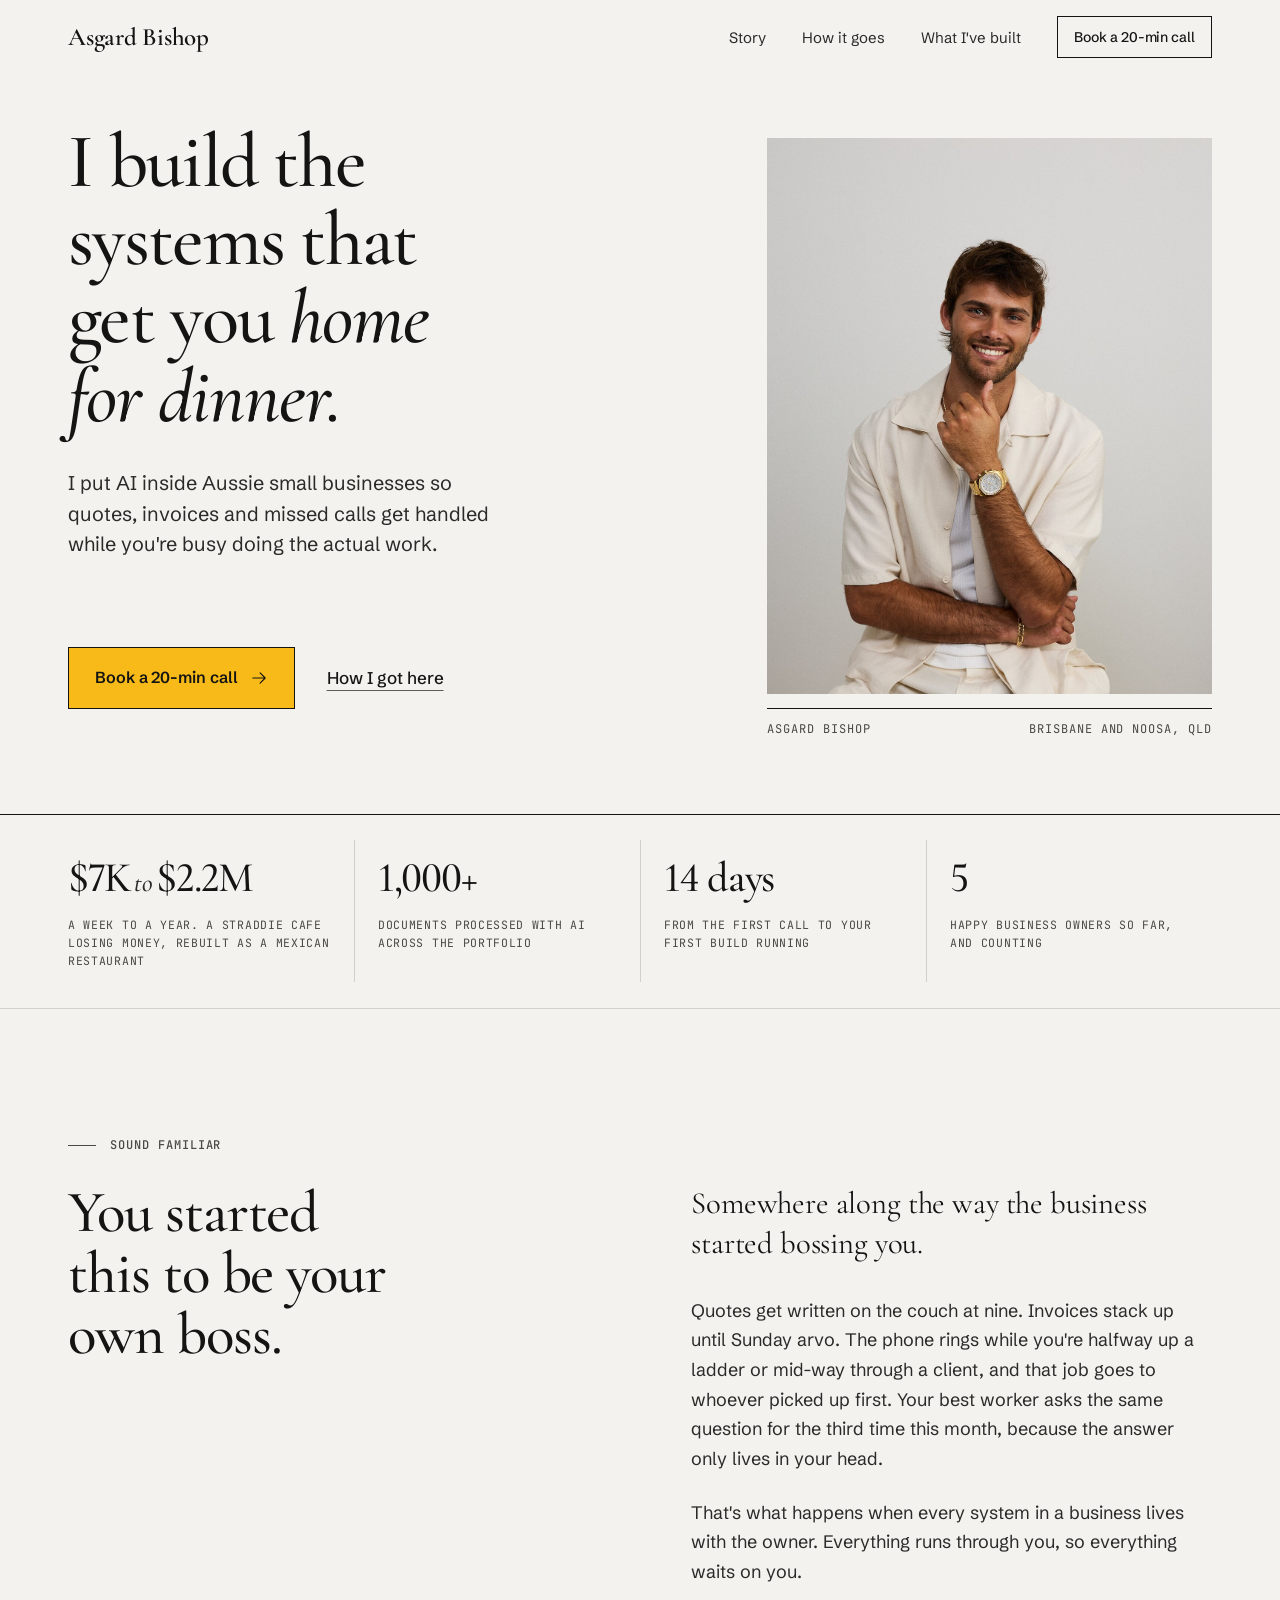
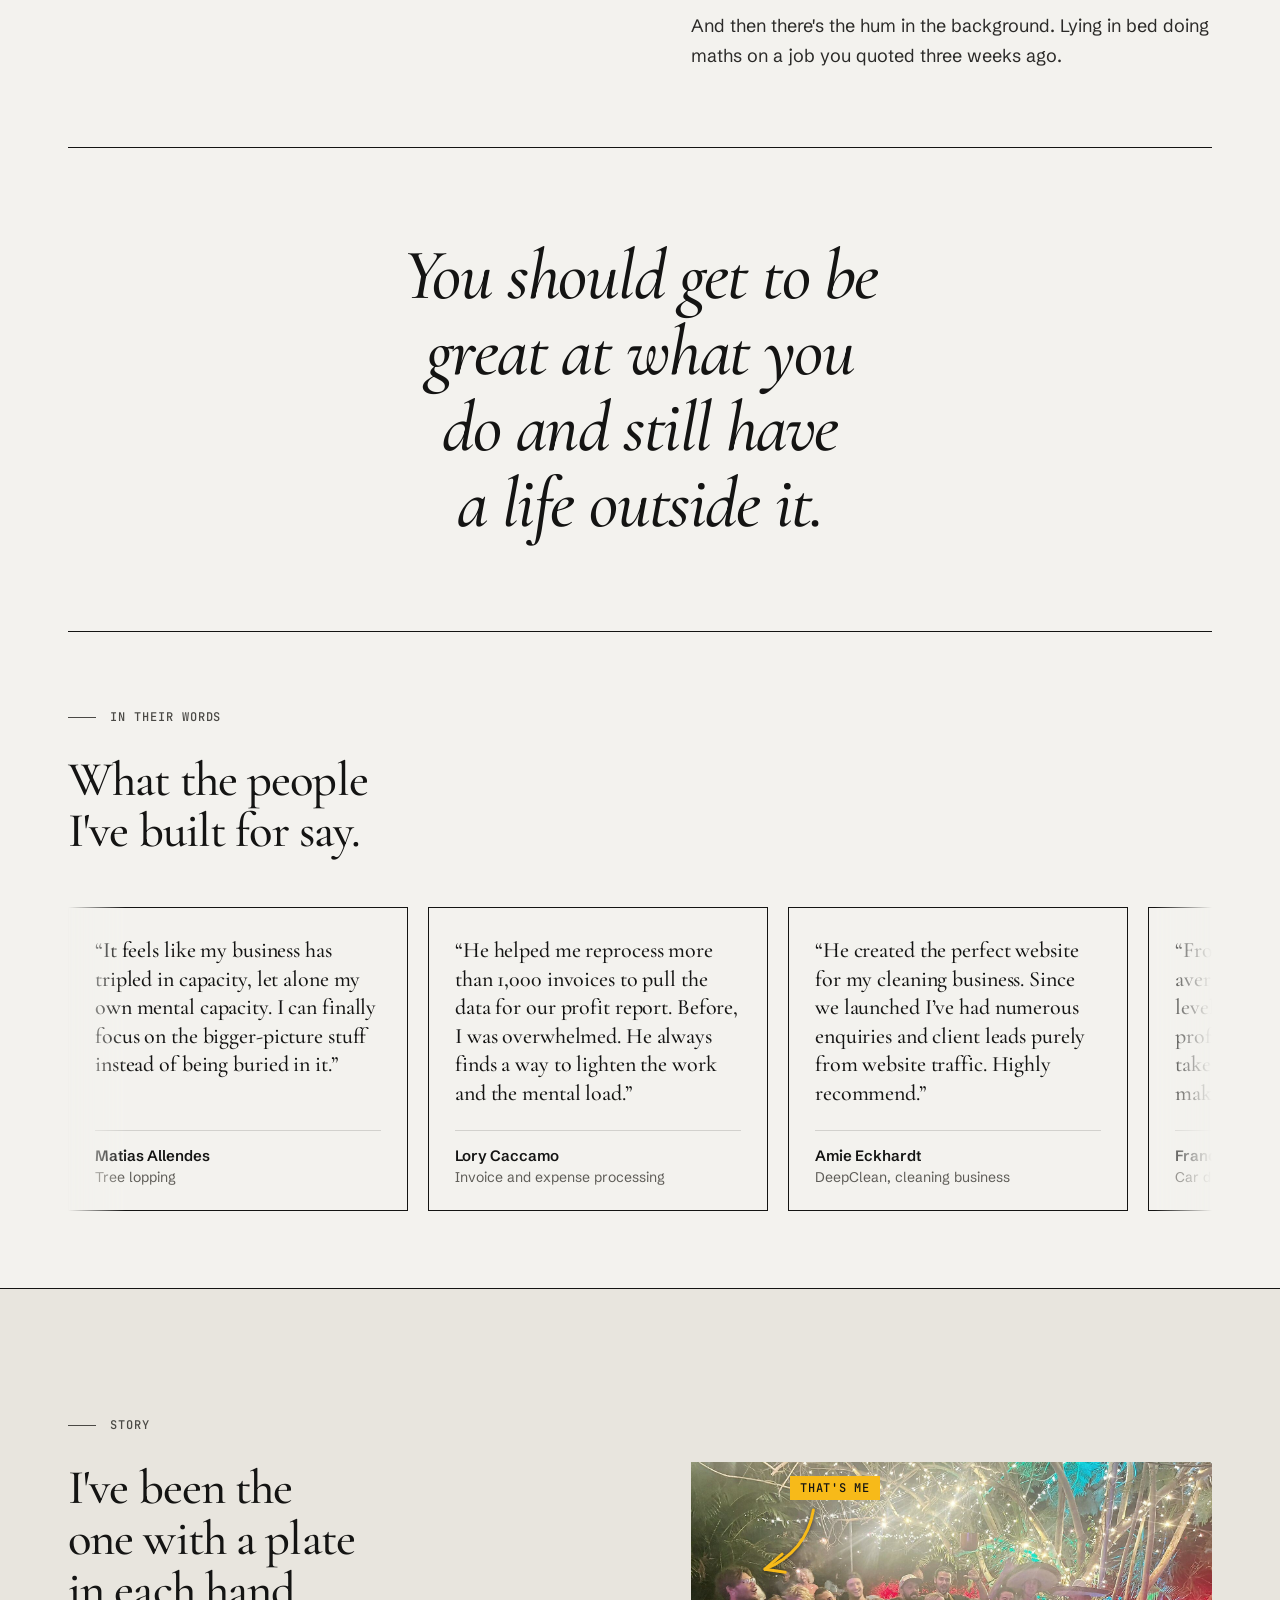
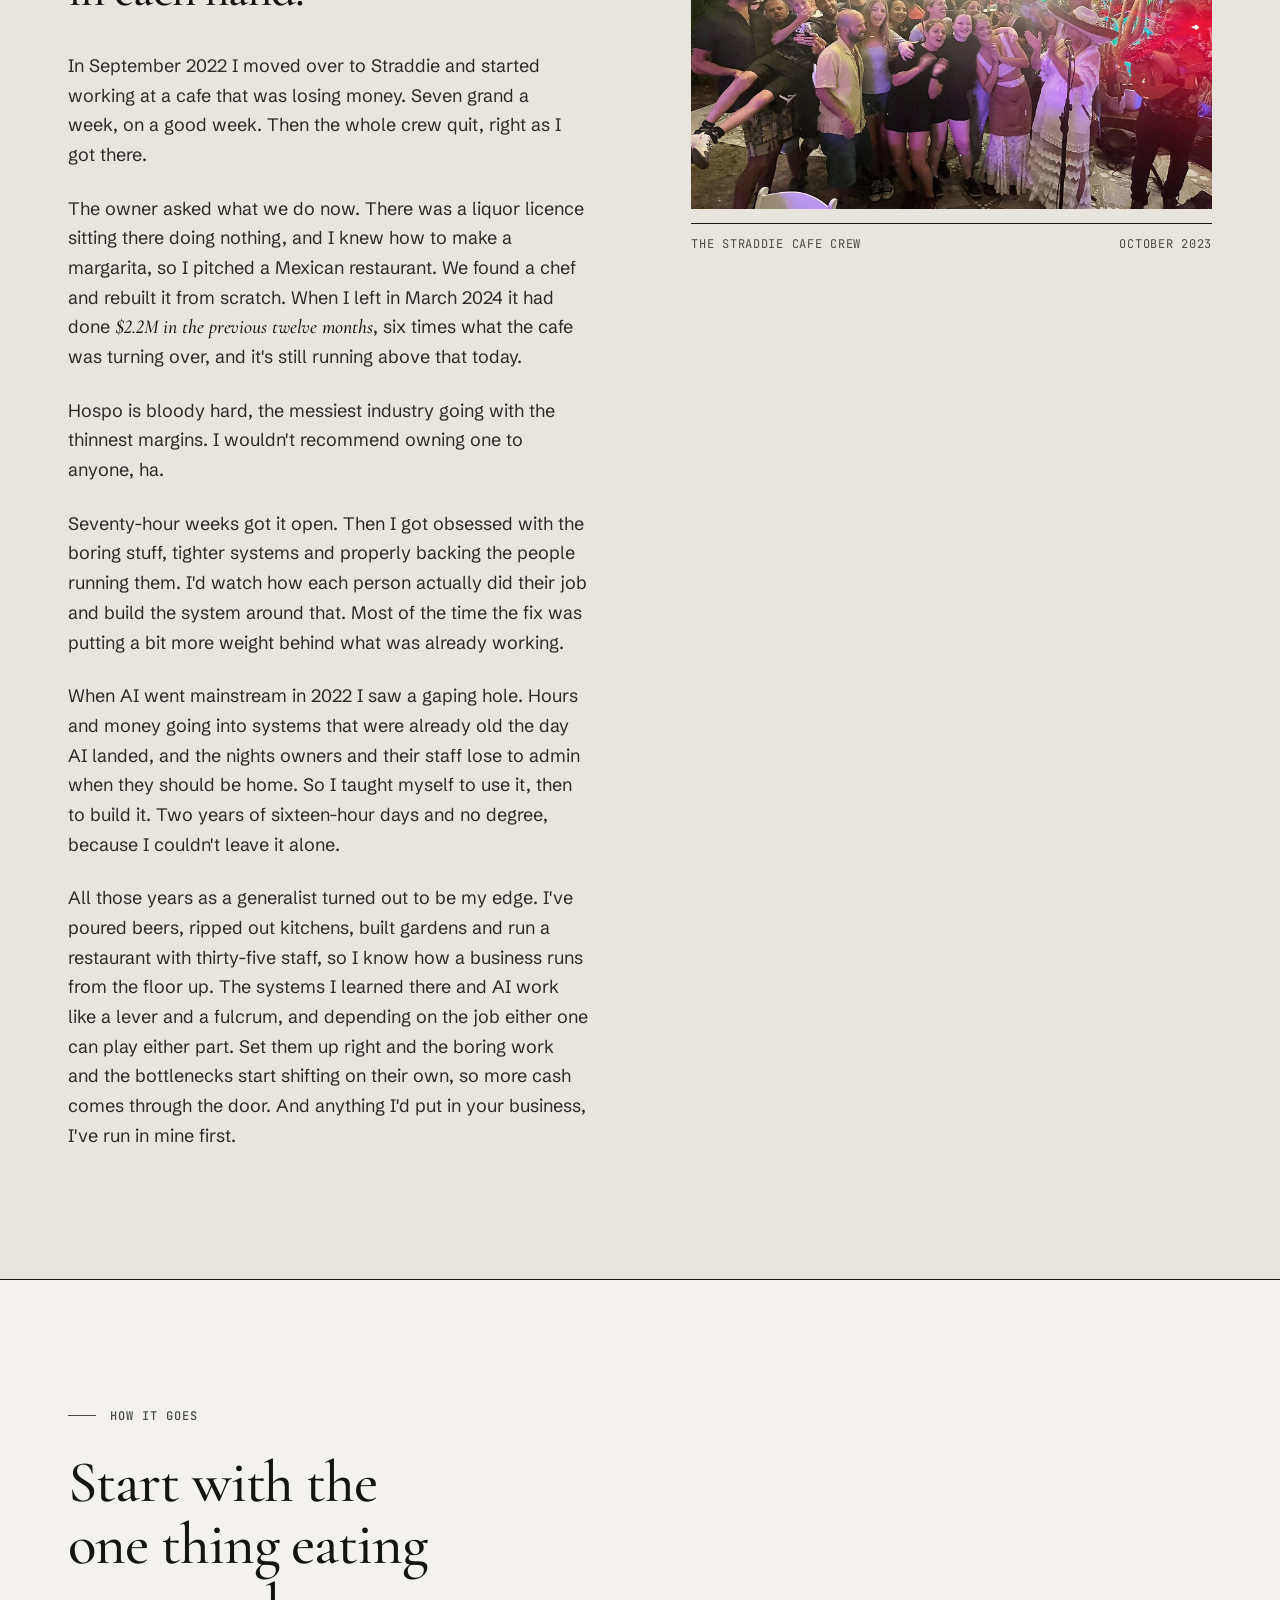
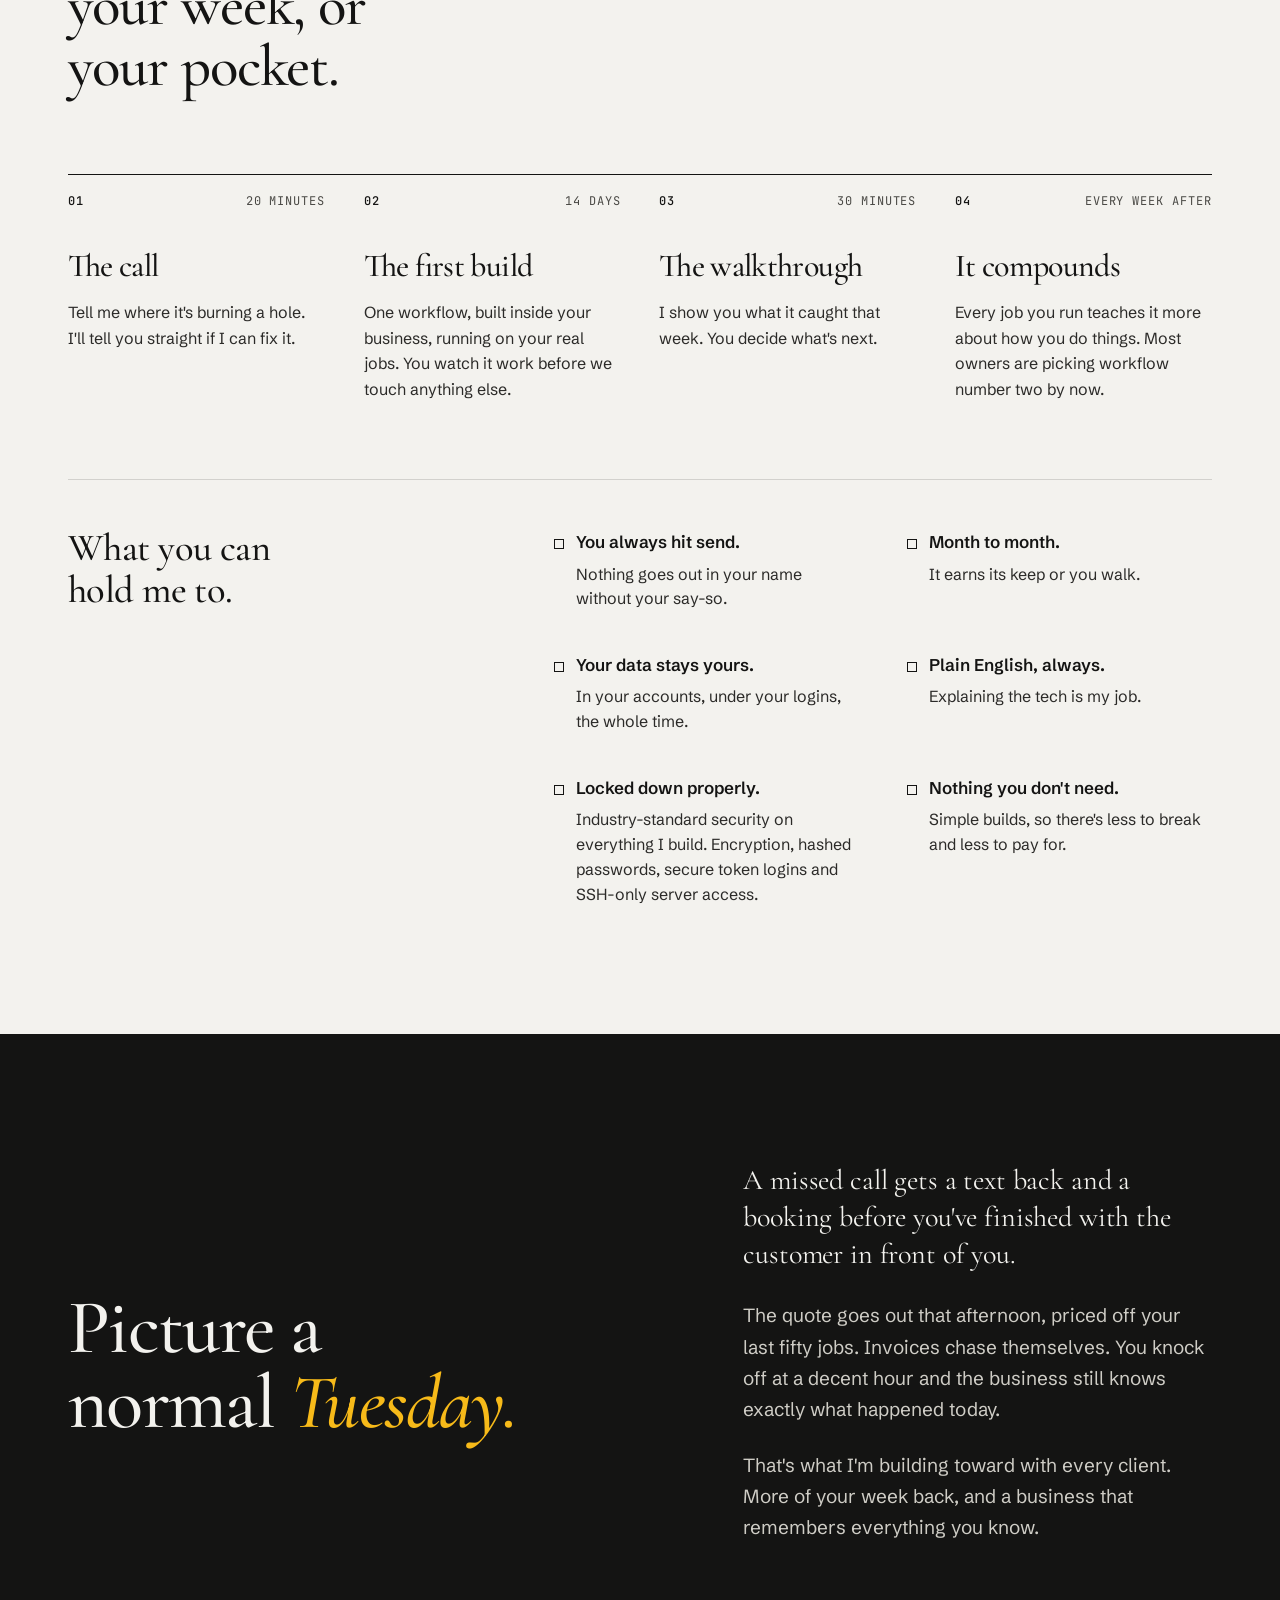
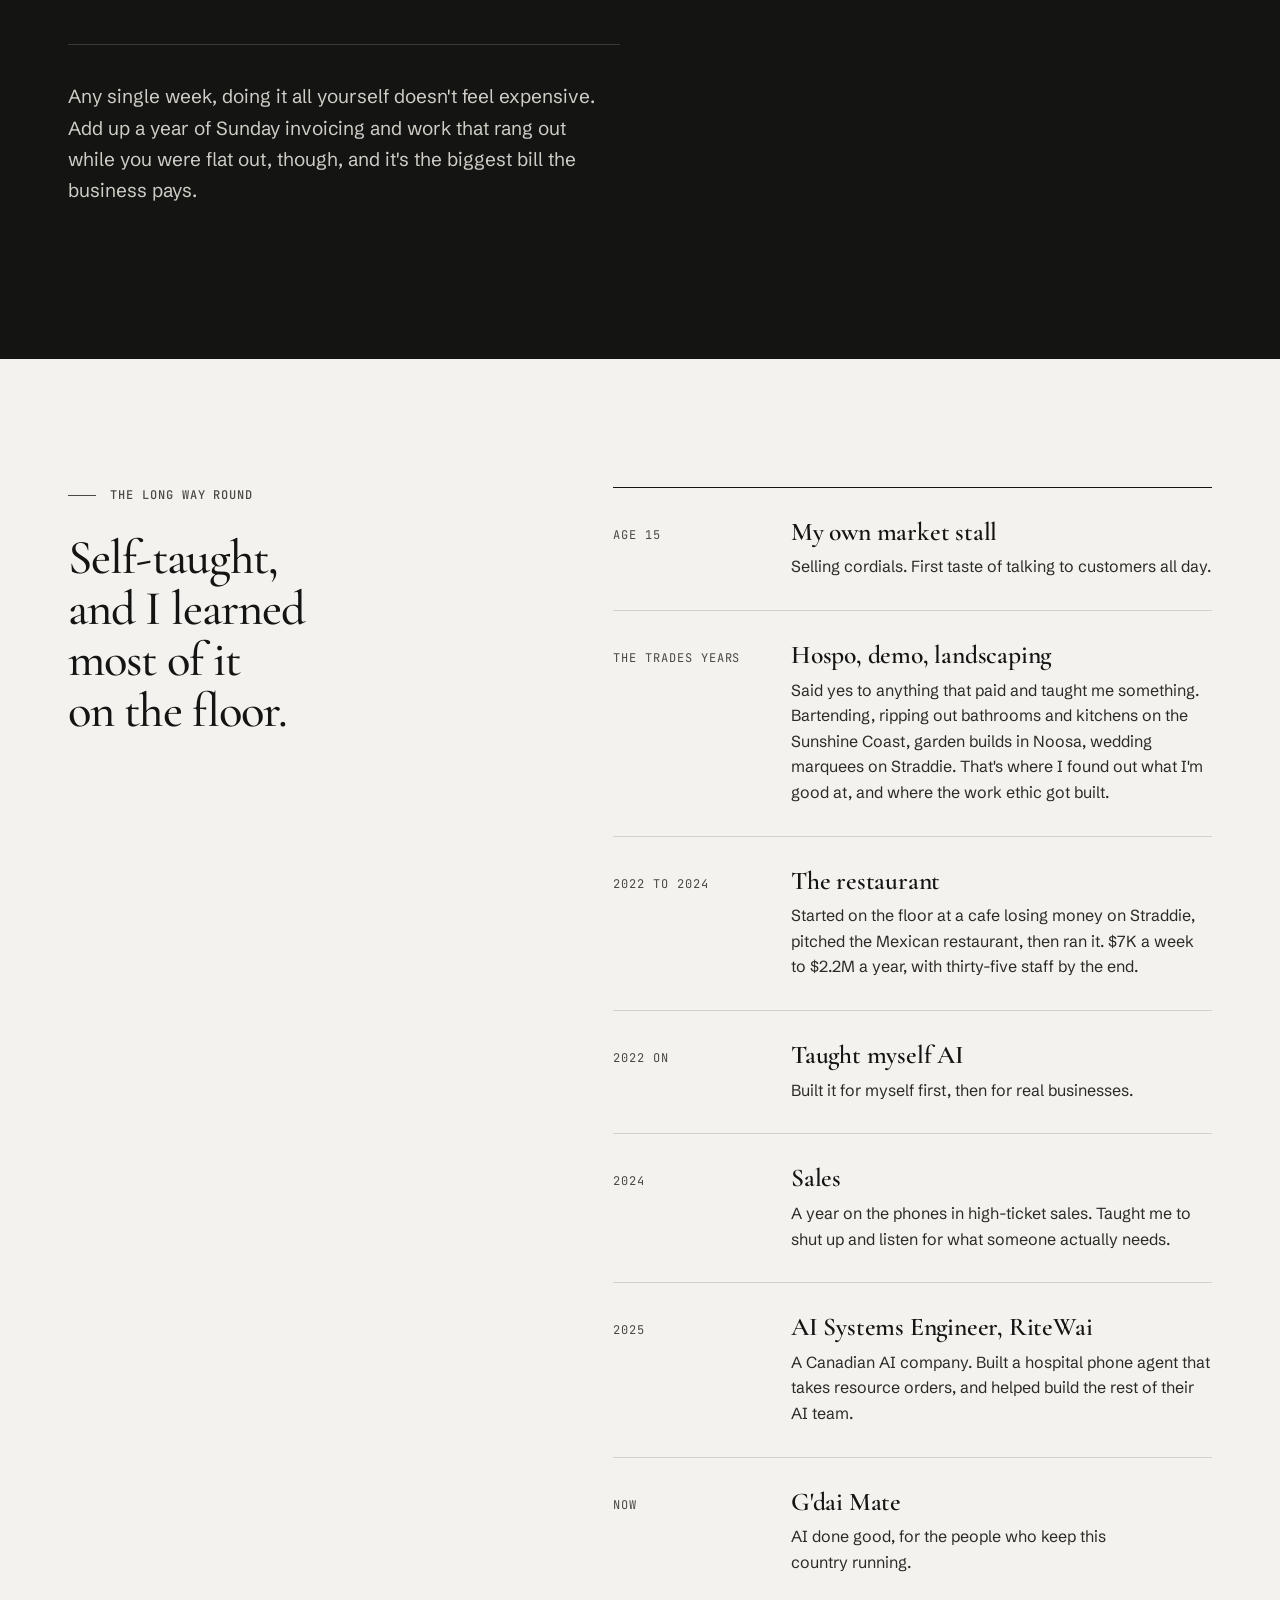
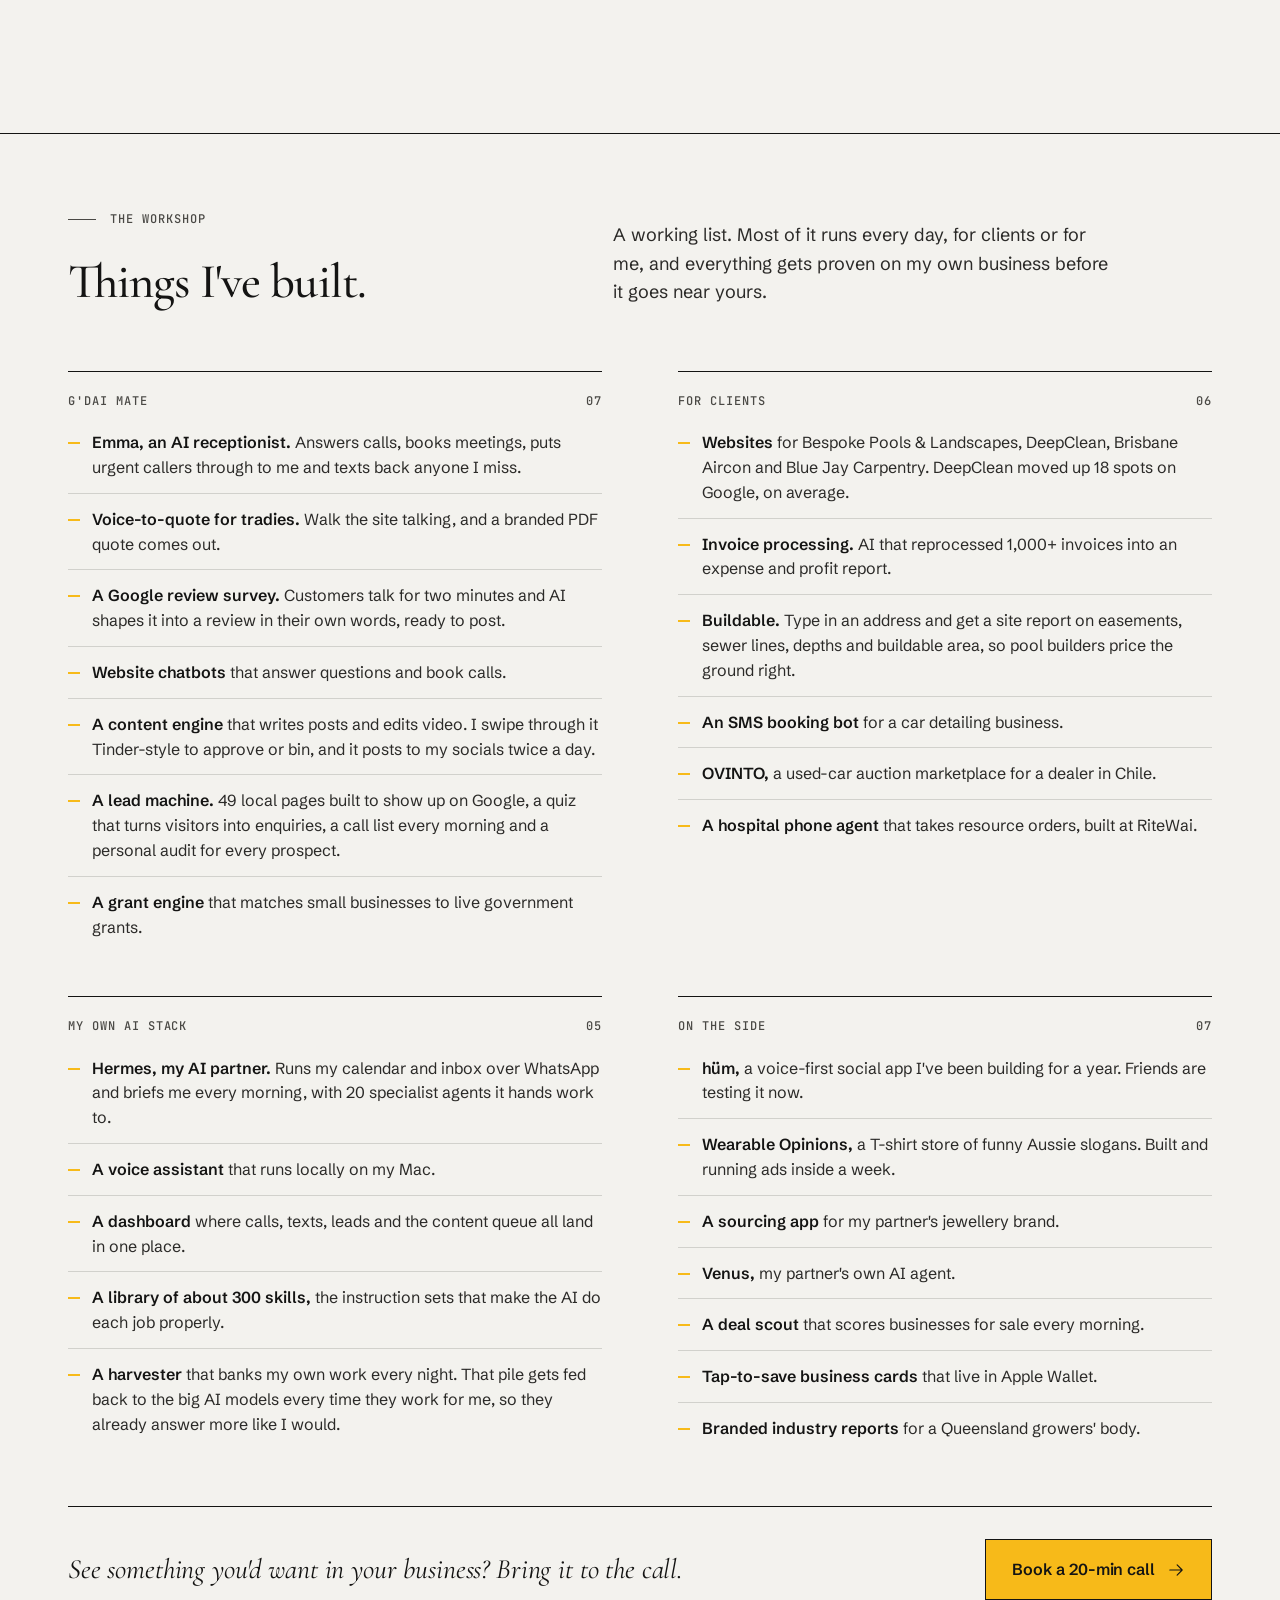
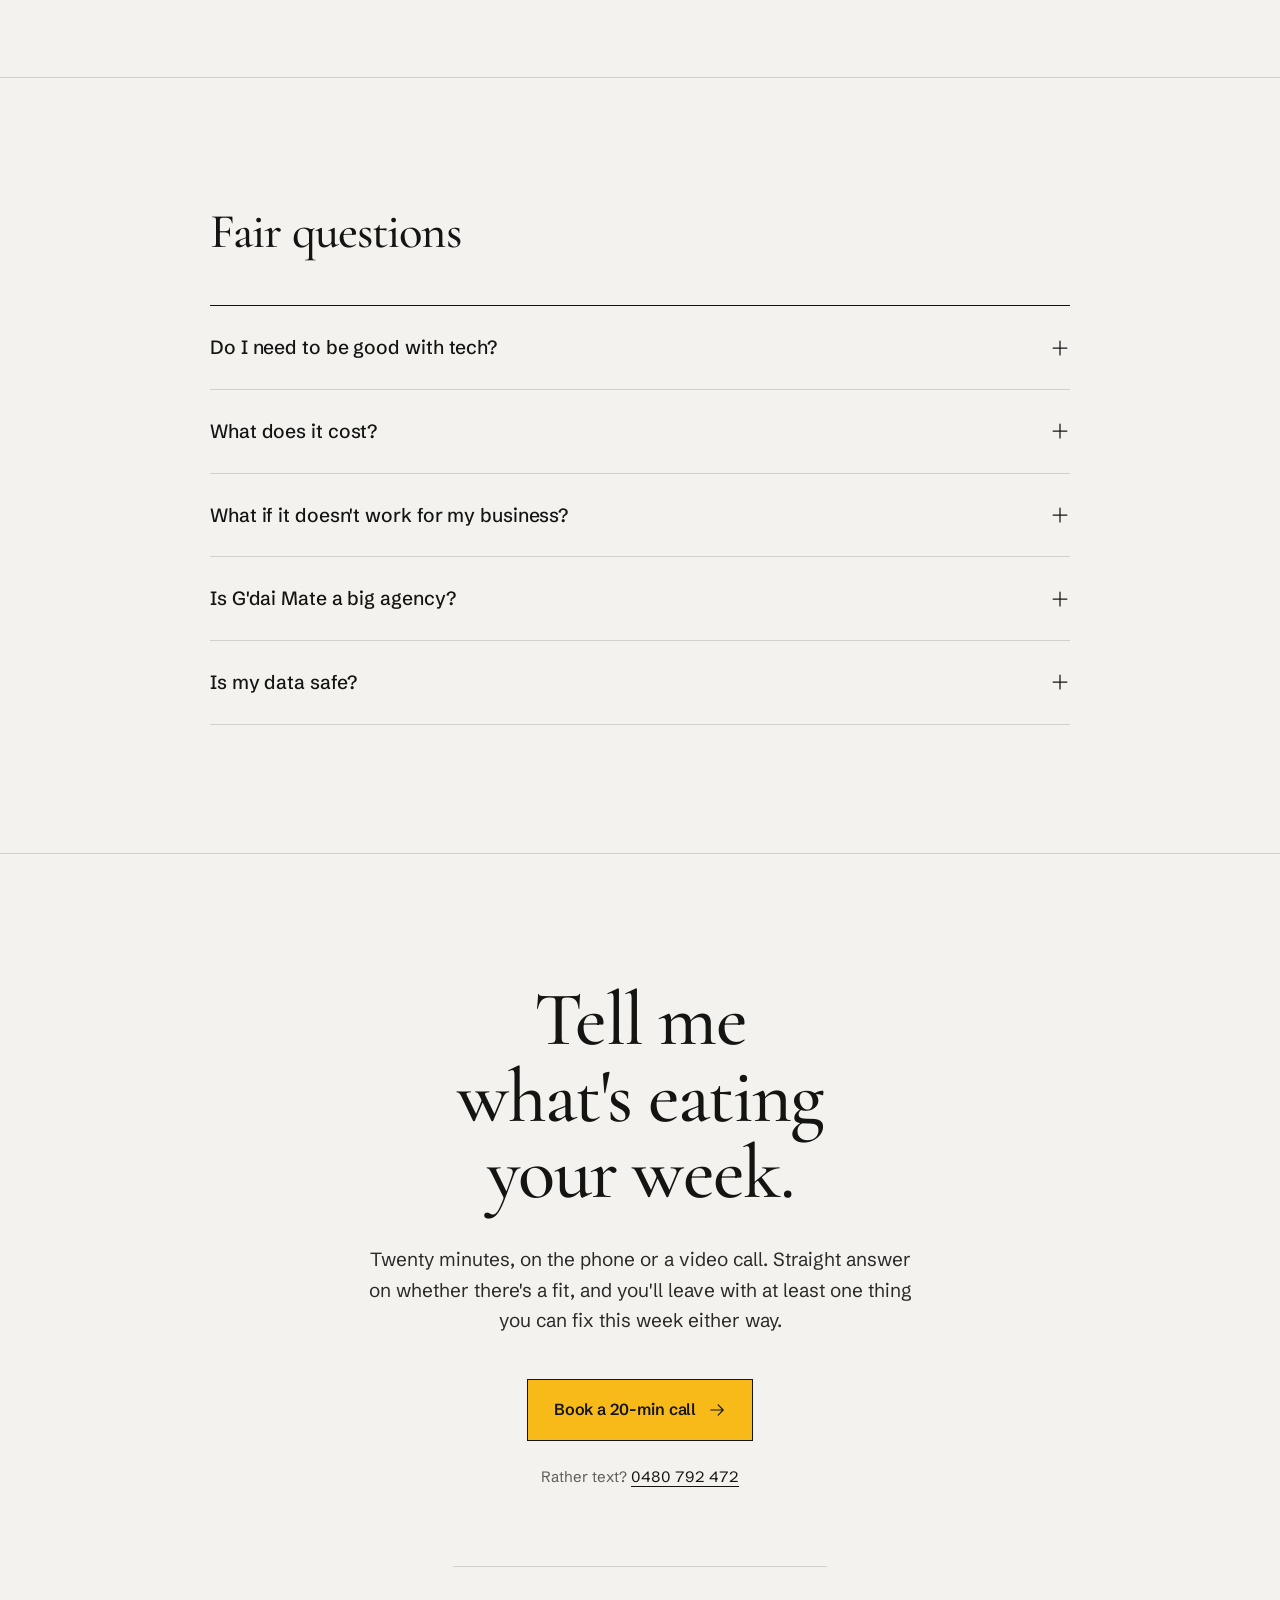
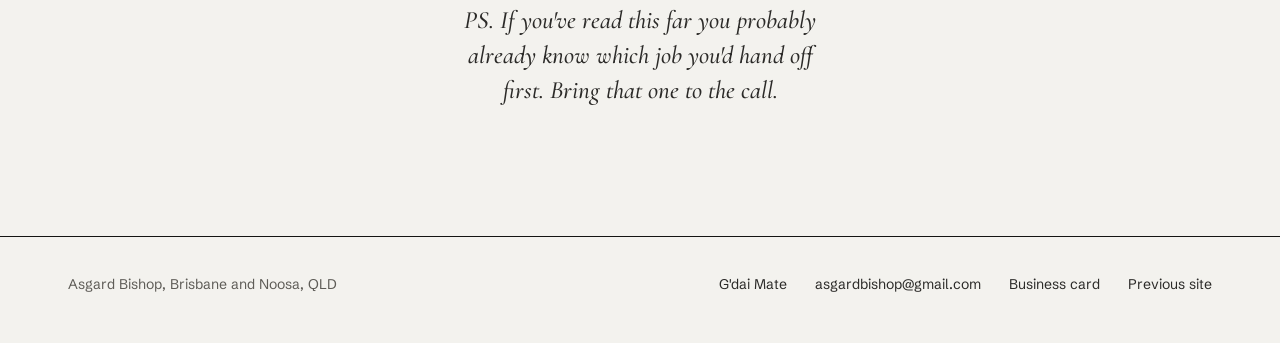
==== commit f09a8d88: "Move reviews up under the problem, broaden trade-only language, take copy notes off the live site Co" ====
--- a/index.html
+++ b/index.html
@@ -176,7 +176,7 @@
 .crew .me{position:absolute;left:19%;top:4%;background:var(--pop);color:var(--ink);font-family:var(--mono);font-size:12px;font-weight:500;letter-spacing:.06em;text-transform:uppercase;padding:6px 10px;line-height:1}
 .crew figcaption{display:flex;justify-content:space-between;gap:16px;margin-top:14px;padding-top:12px;border-top:1px solid var(--ink);font-family:var(--mono);font-size:12px;line-height:16px;letter-spacing:.06em;text-transform:uppercase;color:var(--ink-lab)}
 @media (max-width:860px){.crew{position:static}.crew .me{font-size:10.5px;padding:5px 8px}}
-.said{border-bottom:1px solid var(--rule);padding:var(--sec-in) 0}
+.said{padding:0 0 var(--sec-in)}
 .said .kicker{margin-bottom:20px}
 .said h2{font-family:var(--serif);font-weight:500;font-size:var(--t-h2s);line-height:1.05;letter-spacing:-.018em;margin-bottom:clamp(36px,4vw,56px);max-width:16ch}
 .said-row{display:flex;overflow:hidden;-webkit-mask-image:linear-gradient(90deg,transparent,#000 5%,#000 95%,transparent);mask-image:linear-gradient(90deg,transparent,#000 5%,#000 95%,transparent)}
@@ -304,7 +304,7 @@
 <header class="hero">
   <div class="hero-copy">
     <h1 class="rv">I build the systems that get you <em>home for dinner.</em></h1>
-    <p class="sub rv" style="--i:1">I put AI inside Aussie small businesses so quotes, invoices and missed calls get handled while you're on the tools.</p>
+    <p class="sub rv" style="--i:1">I put AI inside Aussie small businesses so quotes, invoices and missed calls get handled while you're busy doing the actual work.</p>
     <div class="ctas rv" style="--i:2">
       <a class="btn" href="https://gdaimate.com/book?utm_source=asgardbishop&utm_medium=referral&utm_content=hero">Book a 20-min call <svg viewBox="0 0 256 256" fill="currentColor" aria-hidden="true"><path d="M221.66,133.66l-72,72a8,8,0,0,1-11.32-11.32L196.69,136H40a8,8,0,0,1,0-16H196.69L138.34,61.66a8,8,0,0,1,11.32-11.32l72,72A8,8,0,0,1,221.66,133.66Z"/></svg></a>
       <a class="link" href="#story">How I got here</a>
@@ -334,12 +334,24 @@
       </div>
       <div class="body">
         <p class="lead rv">Somewhere along the way the business started bossing you.</p>
-        <p class="rv">Quotes get written on the couch at nine. Invoices stack up until Sunday arvo. The phone rings while you're halfway up a ladder, and that job goes to whoever picked up first. Your best worker asks the same question for the third time this month, because the answer only lives in your head.</p>
+        <p class="rv">Quotes get written on the couch at nine. Invoices stack up until Sunday arvo. The phone rings while you're halfway up a ladder or mid-way through a client, and that job goes to whoever picked up first. Your best worker asks the same question for the third time this month, because the answer only lives in your head.</p>
         <p class="rv">That's what happens when every system in a business lives with the owner. Everything runs through you, so everything waits on you.</p>
         <p class="rv">And then there's the hum in the background. Lying in bed doing maths on a job you quoted three weeks ago.</p>
       </div>
     </div>
-    <p class="pull rv"><span>You should get to be great at your trade and still have a life outside it.</span></p>
+    <p class="pull rv"><span>You should get to be great at what you do and still have a life outside it.</span></p>
+  </div>
+</section>
+
+<section class="said" aria-label="Client reviews">
+  <div class="wrap">
+    <p class="kicker rv">In their words</p>
+    <h2 class="rv">What the people I've built for say.</h2>
+    <div class="said-row rv">
+      <div class="said-track"><figure class="said-card"><blockquote>&ldquo;It feels like my business has tripled in capacity, let alone my own mental capacity. I can finally focus on the bigger-picture stuff instead of being buried in it.&rdquo;</blockquote><figcaption><b>Matias Allendes</b>Tree lopping</figcaption></figure><figure class="said-card"><blockquote>&ldquo;He helped me reprocess more than 1,000 invoices to pull the data for our profit report. Before, I was overwhelmed. He always finds a way to lighten the work and the mental load.&rdquo;</blockquote><figcaption><b>Lory Caccamo</b>Invoice and expense processing</figcaption></figure><figure class="said-card"><blockquote>&ldquo;He created the perfect website for my cleaning business. Since we launched I&rsquo;ve had numerous enquiries and client leads purely from website traffic. Highly recommend.&rdquo;</blockquote><figcaption><b>Amie Eckhardt</b>DeepClean, cleaning business</figcaption></figure><figure class="said-card"><blockquote>&ldquo;From something less than average, he took it to the next level. It looks like a proper professional website now. He can take whatever&rsquo;s in your head and make it real.&rdquo;</blockquote><figcaption><b>Franco Amoretti</b>Car dealership</figcaption></figure></div>
+      <div class="said-track" aria-hidden="true"><figure class="said-card"><blockquote>&ldquo;It feels like my business has tripled in capacity, let alone my own mental capacity. I can finally focus on the bigger-picture stuff instead of being buried in it.&rdquo;</blockquote><figcaption><b>Matias Allendes</b>Tree lopping</figcaption></figure><figure class="said-card"><blockquote>&ldquo;He helped me reprocess more than 1,000 invoices to pull the data for our profit report. Before, I was overwhelmed. He always finds a way to lighten the work and the mental load.&rdquo;</blockquote><figcaption><b>Lory Caccamo</b>Invoice and expense processing</figcaption></figure><figure class="said-card"><blockquote>&ldquo;He created the perfect website for my cleaning business. Since we launched I&rsquo;ve had numerous enquiries and client leads purely from website traffic. Highly recommend.&rdquo;</blockquote><figcaption><b>Amie Eckhardt</b>DeepClean, cleaning business</figcaption></figure><figure class="said-card"><blockquote>&ldquo;From something less than average, he took it to the next level. It looks like a proper professional website now. He can take whatever&rsquo;s in your head and make it real.&rdquo;</blockquote><figcaption><b>Franco Amoretti</b>Car dealership</figcaption></figure></div>
+      <div class="said-track" aria-hidden="true"><figure class="said-card"><blockquote>&ldquo;It feels like my business has tripled in capacity, let alone my own mental capacity. I can finally focus on the bigger-picture stuff instead of being buried in it.&rdquo;</blockquote><figcaption><b>Matias Allendes</b>Tree lopping</figcaption></figure><figure class="said-card"><blockquote>&ldquo;He helped me reprocess more than 1,000 invoices to pull the data for our profit report. Before, I was overwhelmed. He always finds a way to lighten the work and the mental load.&rdquo;</blockquote><figcaption><b>Lory Caccamo</b>Invoice and expense processing</figcaption></figure><figure class="said-card"><blockquote>&ldquo;He created the perfect website for my cleaning business. Since we launched I&rsquo;ve had numerous enquiries and client leads purely from website traffic. Highly recommend.&rdquo;</blockquote><figcaption><b>Amie Eckhardt</b>DeepClean, cleaning business</figcaption></figure><figure class="said-card"><blockquote>&ldquo;From something less than average, he took it to the next level. It looks like a proper professional website now. He can take whatever&rsquo;s in your head and make it real.&rdquo;</blockquote><figcaption><b>Franco Amoretti</b>Car dealership</figcaption></figure></div>
+    </div>
   </div>
 </section>
 
@@ -390,29 +402,17 @@
   </div>
 </section>
 
-<section class="said" aria-label="Client reviews">
-  <div class="wrap">
-    <p class="kicker rv">In their words</p>
-    <h2 class="rv">What the people I've built for say.</h2>
-    <div class="said-row rv">
-      <div class="said-track"><figure class="said-card"><blockquote>&ldquo;It feels like my business has tripled in capacity, let alone my own mental capacity. I can finally focus on the bigger-picture stuff instead of being buried in it.&rdquo;</blockquote><figcaption><b>Matias Allendes</b>Tree lopping</figcaption></figure><figure class="said-card"><blockquote>&ldquo;He helped me reprocess more than 1,000 invoices to pull the data for our profit report. Before, I was overwhelmed. He always finds a way to lighten the work and the mental load.&rdquo;</blockquote><figcaption><b>Lory Caccamo</b>Invoice and expense processing</figcaption></figure><figure class="said-card"><blockquote>&ldquo;He created the perfect website for my cleaning business. Since we launched I&rsquo;ve had numerous enquiries and client leads purely from website traffic. Highly recommend.&rdquo;</blockquote><figcaption><b>Amie Eckhardt</b>DeepClean, cleaning business</figcaption></figure><figure class="said-card"><blockquote>&ldquo;From something less than average, he took it to the next level. It looks like a proper professional website now. He can take whatever&rsquo;s in your head and make it real.&rdquo;</blockquote><figcaption><b>Franco Amoretti</b>Car dealership</figcaption></figure></div>
-      <div class="said-track" aria-hidden="true"><figure class="said-card"><blockquote>&ldquo;It feels like my business has tripled in capacity, let alone my own mental capacity. I can finally focus on the bigger-picture stuff instead of being buried in it.&rdquo;</blockquote><figcaption><b>Matias Allendes</b>Tree lopping</figcaption></figure><figure class="said-card"><blockquote>&ldquo;He helped me reprocess more than 1,000 invoices to pull the data for our profit report. Before, I was overwhelmed. He always finds a way to lighten the work and the mental load.&rdquo;</blockquote><figcaption><b>Lory Caccamo</b>Invoice and expense processing</figcaption></figure><figure class="said-card"><blockquote>&ldquo;He created the perfect website for my cleaning business. Since we launched I&rsquo;ve had numerous enquiries and client leads purely from website traffic. Highly recommend.&rdquo;</blockquote><figcaption><b>Amie Eckhardt</b>DeepClean, cleaning business</figcaption></figure><figure class="said-card"><blockquote>&ldquo;From something less than average, he took it to the next level. It looks like a proper professional website now. He can take whatever&rsquo;s in your head and make it real.&rdquo;</blockquote><figcaption><b>Franco Amoretti</b>Car dealership</figcaption></figure></div>
-      <div class="said-track" aria-hidden="true"><figure class="said-card"><blockquote>&ldquo;It feels like my business has tripled in capacity, let alone my own mental capacity. I can finally focus on the bigger-picture stuff instead of being buried in it.&rdquo;</blockquote><figcaption><b>Matias Allendes</b>Tree lopping</figcaption></figure><figure class="said-card"><blockquote>&ldquo;He helped me reprocess more than 1,000 invoices to pull the data for our profit report. Before, I was overwhelmed. He always finds a way to lighten the work and the mental load.&rdquo;</blockquote><figcaption><b>Lory Caccamo</b>Invoice and expense processing</figcaption></figure><figure class="said-card"><blockquote>&ldquo;He created the perfect website for my cleaning business. Since we launched I&rsquo;ve had numerous enquiries and client leads purely from website traffic. Highly recommend.&rdquo;</blockquote><figcaption><b>Amie Eckhardt</b>DeepClean, cleaning business</figcaption></figure><figure class="said-card"><blockquote>&ldquo;From something less than average, he took it to the next level. It looks like a proper professional website now. He can take whatever&rsquo;s in your head and make it real.&rdquo;</blockquote><figcaption><b>Franco Amoretti</b>Car dealership</figcaption></figure></div>
-    </div>
-  </div>
-</section>
-
 <section class="tuesday">
   <div class="wrap">
     <div class="grid">
       <h2 class="rv">Picture a normal <em>Tuesday.</em></h2>
       <div>
-        <p class="big rv">A missed call gets a text back and a booking before you're down the ladder.</p>
+        <p class="big rv">A missed call gets a text back and a booking before you've finished with the customer in front of you.</p>
         <p class="rv">The quote goes out that afternoon, priced off your last fifty jobs. Invoices chase themselves. You knock off at a decent hour and the business still knows exactly what happened today.</p>
         <p class="rv">That's what I'm building toward with every client. More of your week back, and a business that remembers everything you know.</p>
       </div>
     </div>
-    <p class="stakes rv">Any single week, doing it all yourself doesn't feel expensive. Add up a year of Sunday invoicing and jobs that rang out while you were on the tools, though, and it's the biggest bill the business pays.</p>
+    <p class="stakes rv">Any single week, doing it all yourself doesn't feel expensive. Add up a year of Sunday invoicing and work that rang out while you were flat out, though, and it's the biggest bill the business pays.</p>
   </div>
 </section>
 
@@ -438,7 +438,7 @@
       <p class="intro rv">A working list. Most of it runs every day, for clients or for me, and everything gets proven on my own business before it goes near yours.</p>
     </div>
     <div class="shelf">
-      <div class="bin rv"><h3><span>G'dai Mate</span><span>07</span></h3><ul><li><b>Emma, an AI receptionist.</b> Answers calls, books meetings, puts urgent callers through to me and texts back anyone I miss.</li><li><b>Voice-to-quote for tradies.</b> Walk the site talking, and a branded PDF quote comes out.</li><li><b>A Google review survey.</b> Customers talk for two minutes and AI shapes it into a review in their own words, ready to post.</li><li><b>Website chatbots</b> that answer questions and book calls.</li><li><b>A content engine</b> that writes posts and edits video. I swipe through it Tinder-style to approve or bin, and it posts to my socials twice a day.</li><li><b>A lead machine.</b> 49 local pages built to show up on Google, a quiz that turns visitors into enquiries, a call list every morning and a personal audit for every prospect.</li><li><b>A grant engine</b> that matches tradies to live government grants.</li></ul></div>
+      <div class="bin rv"><h3><span>G'dai Mate</span><span>07</span></h3><ul><li><b>Emma, an AI receptionist.</b> Answers calls, books meetings, puts urgent callers through to me and texts back anyone I miss.</li><li><b>Voice-to-quote for tradies.</b> Walk the site talking, and a branded PDF quote comes out.</li><li><b>A Google review survey.</b> Customers talk for two minutes and AI shapes it into a review in their own words, ready to post.</li><li><b>Website chatbots</b> that answer questions and book calls.</li><li><b>A content engine</b> that writes posts and edits video. I swipe through it Tinder-style to approve or bin, and it posts to my socials twice a day.</li><li><b>A lead machine.</b> 49 local pages built to show up on Google, a quiz that turns visitors into enquiries, a call list every morning and a personal audit for every prospect.</li><li><b>A grant engine</b> that matches small businesses to live government grants.</li></ul></div>
       <div class="bin rv"><h3><span>For clients</span><span>06</span></h3><ul><li><b>Websites</b> for Bespoke Pools &amp; Landscapes, DeepClean, Brisbane Aircon and Blue Jay Carpentry. DeepClean moved up 18 spots on Google, on average.</li><li><b>Invoice processing.</b> AI that reprocessed 1,000+ invoices into an expense and profit report.</li><li><b>Buildable.</b> Type in an address and get a site report on easements, sewer lines, depths and buildable area, so pool builders price the ground right.</li><li><b>An SMS booking bot</b> for a car detailing business.</li><li><b>OVINTO,</b> a used-car auction marketplace for a dealer in Chile.</li><li><b>A hospital phone agent</b> that takes resource orders, built at RiteWai.</li></ul></div>
       <div class="bin rv"><h3><span>My own AI stack</span><span>05</span></h3><ul><li><b>Hermes, my AI partner.</b> Runs my calendar and inbox over WhatsApp and briefs me every morning, with 20 specialist agents it hands work to.</li><li><b>A voice assistant</b> that runs locally on my Mac.</li><li><b>A dashboard</b> where calls, texts, leads and the content queue all land in one place.</li><li><b>A library of about 300 skills,</b> the instruction sets that make the AI do each job properly.</li><li><b>A harvester</b> that banks my own work every night. That pile gets fed back to the big AI models every time they work for me, so they already answer more like I would.</li></ul></div>
       <div class="bin rv"><h3><span>On the side</span><span>07</span></h3><ul><li><b>h&uuml;m,</b> a voice-first social app I've been building for a year. Friends are testing it now.</li><li><b>Wearable Opinions,</b> a T-shirt store of funny Aussie slogans. Built and running ads inside a week.</li><li><b>A sourcing app</b> for my partner's jewellery brand.</li><li><b>Venus,</b> my partner's own AI agent.</li><li><b>A deal scout</b> that scores businesses for sale every morning.</li><li><b>Tap-to-save business cards</b> that live in Apple Wallet.</li><li><b>Branded industry reports</b> for a Queensland growers' body.</li></ul></div>
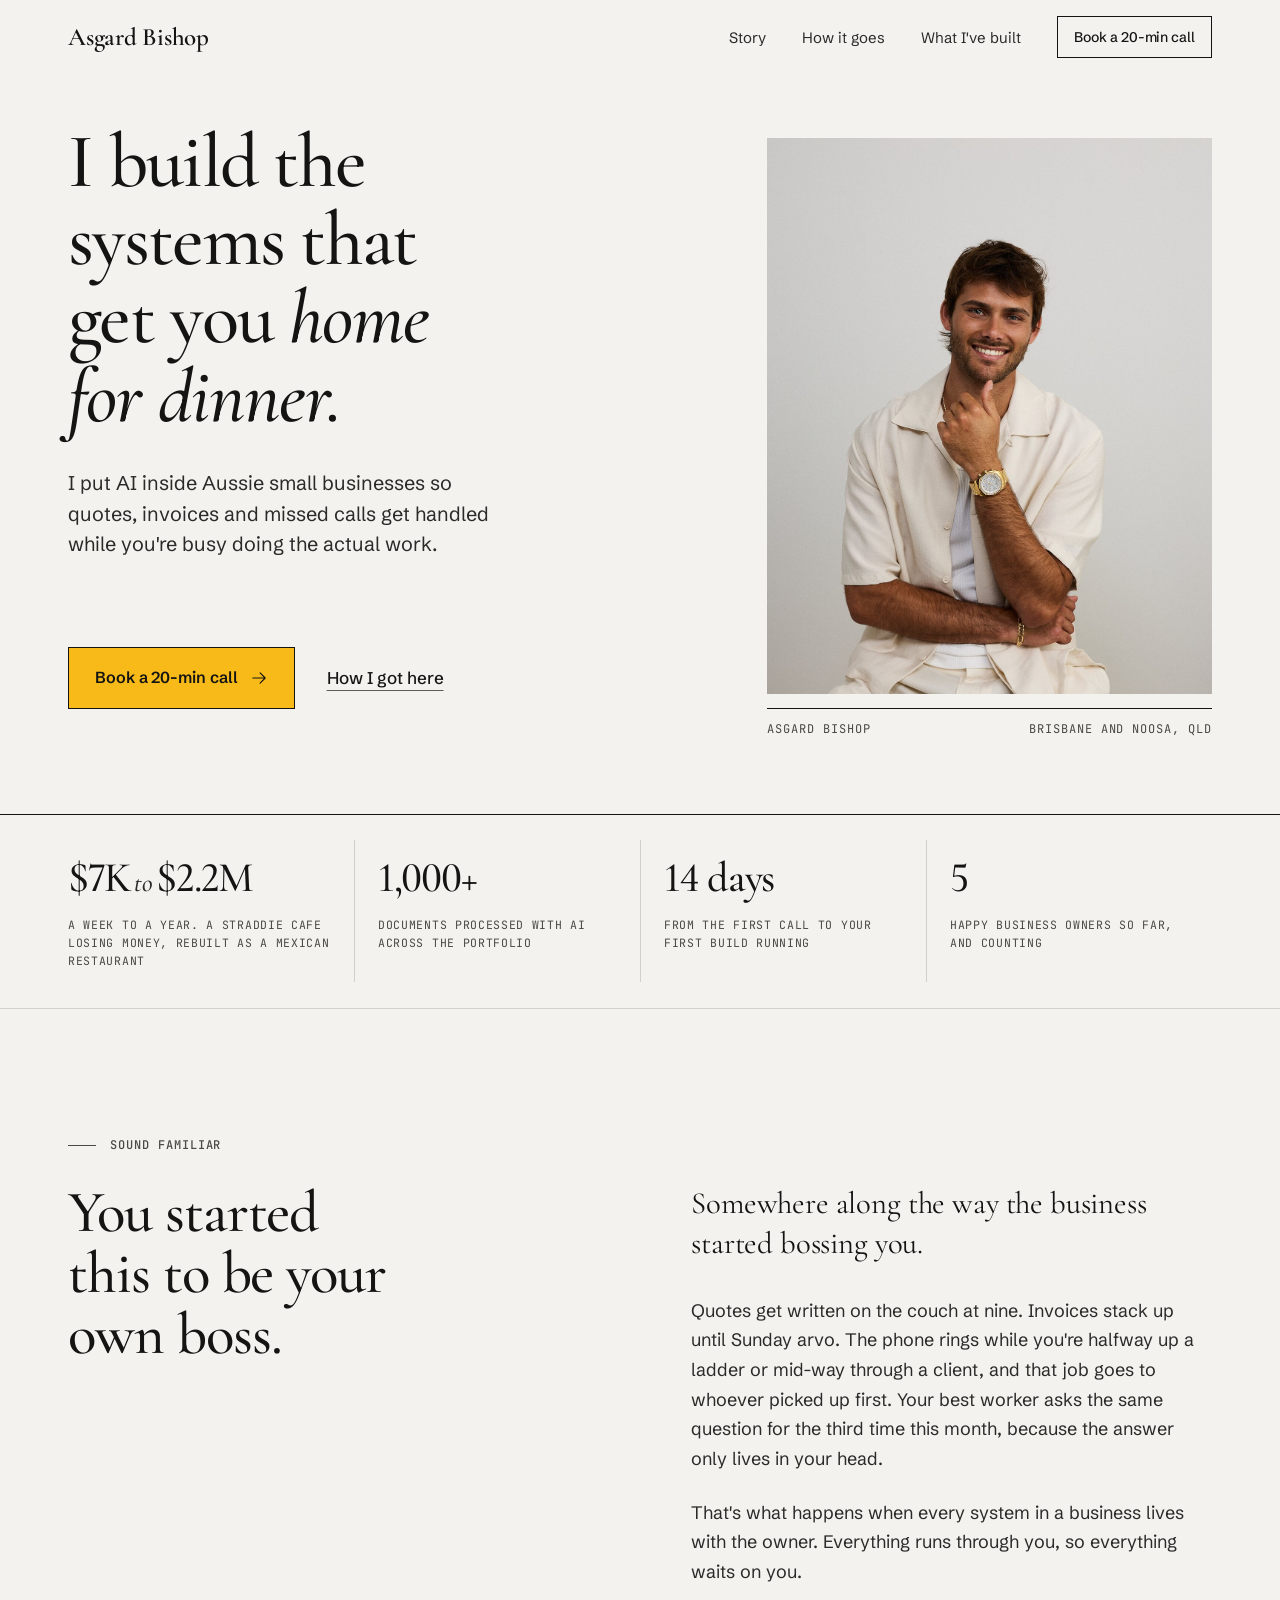
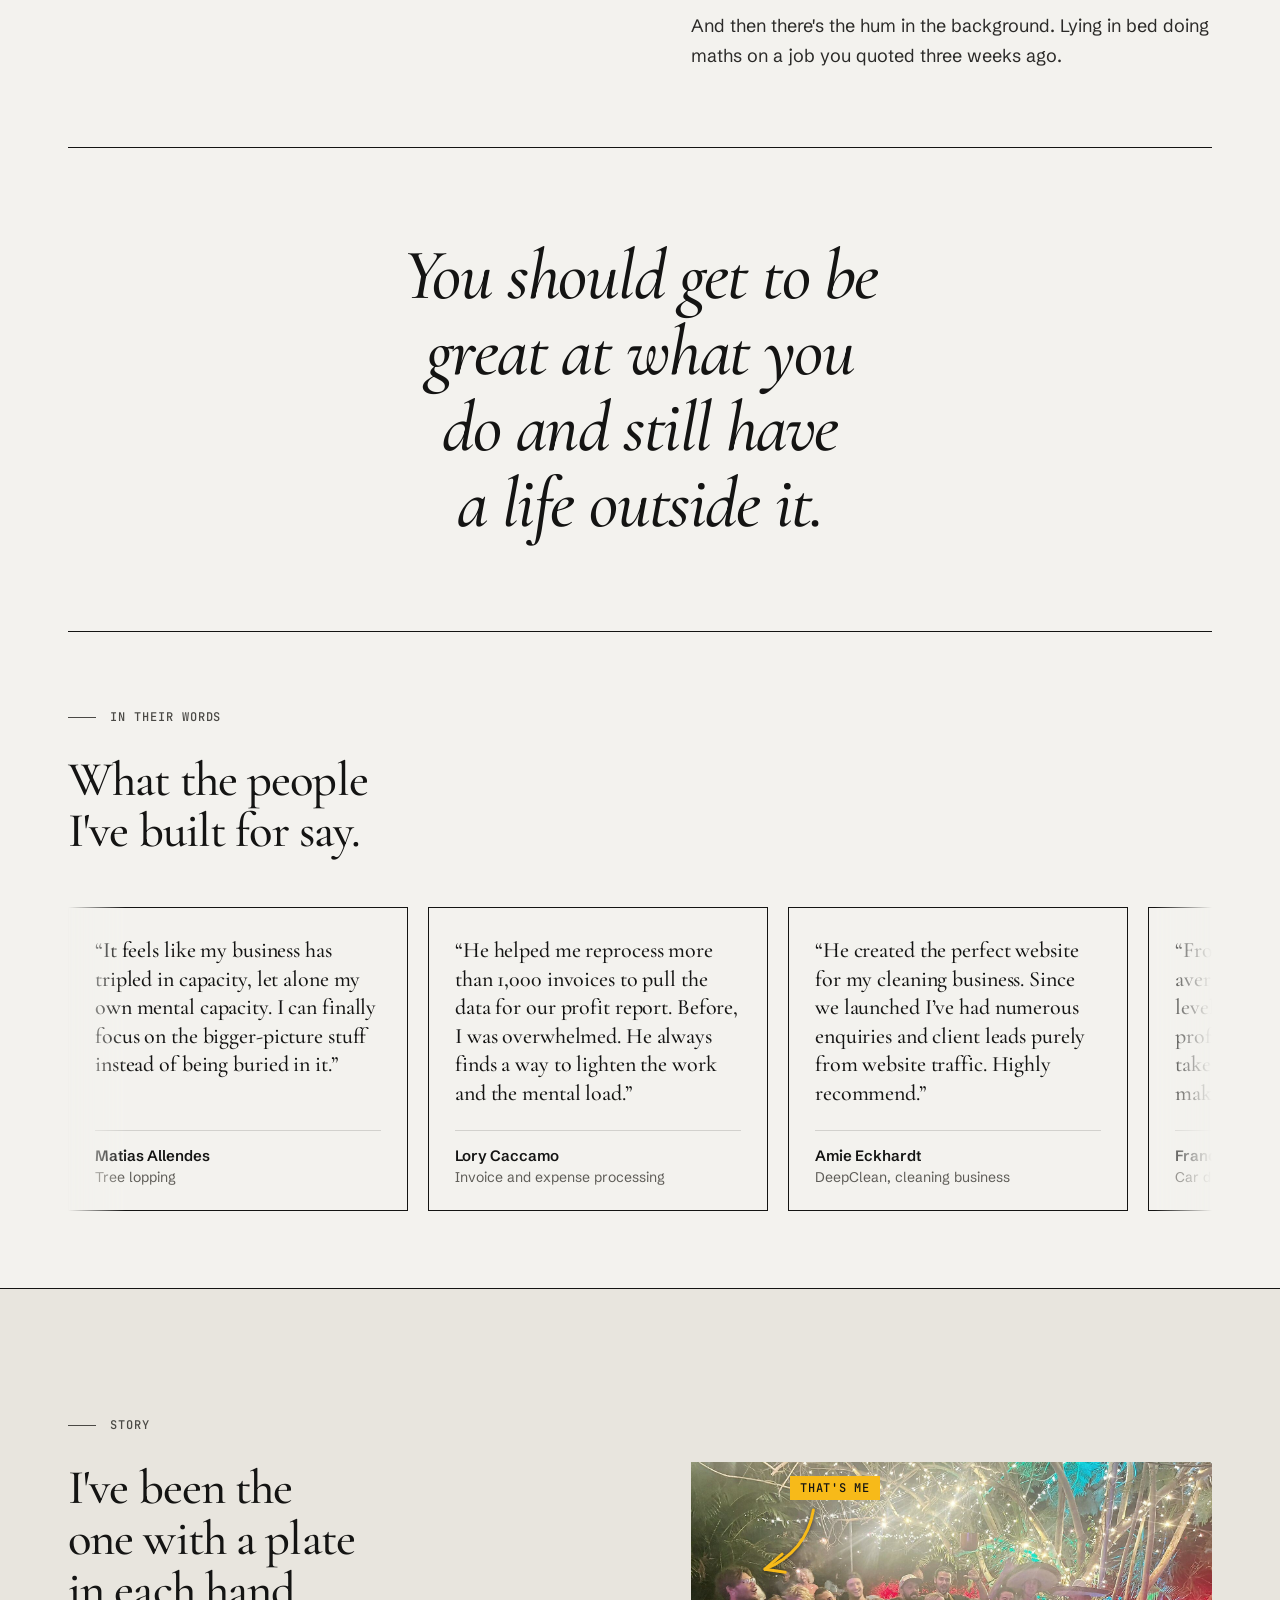
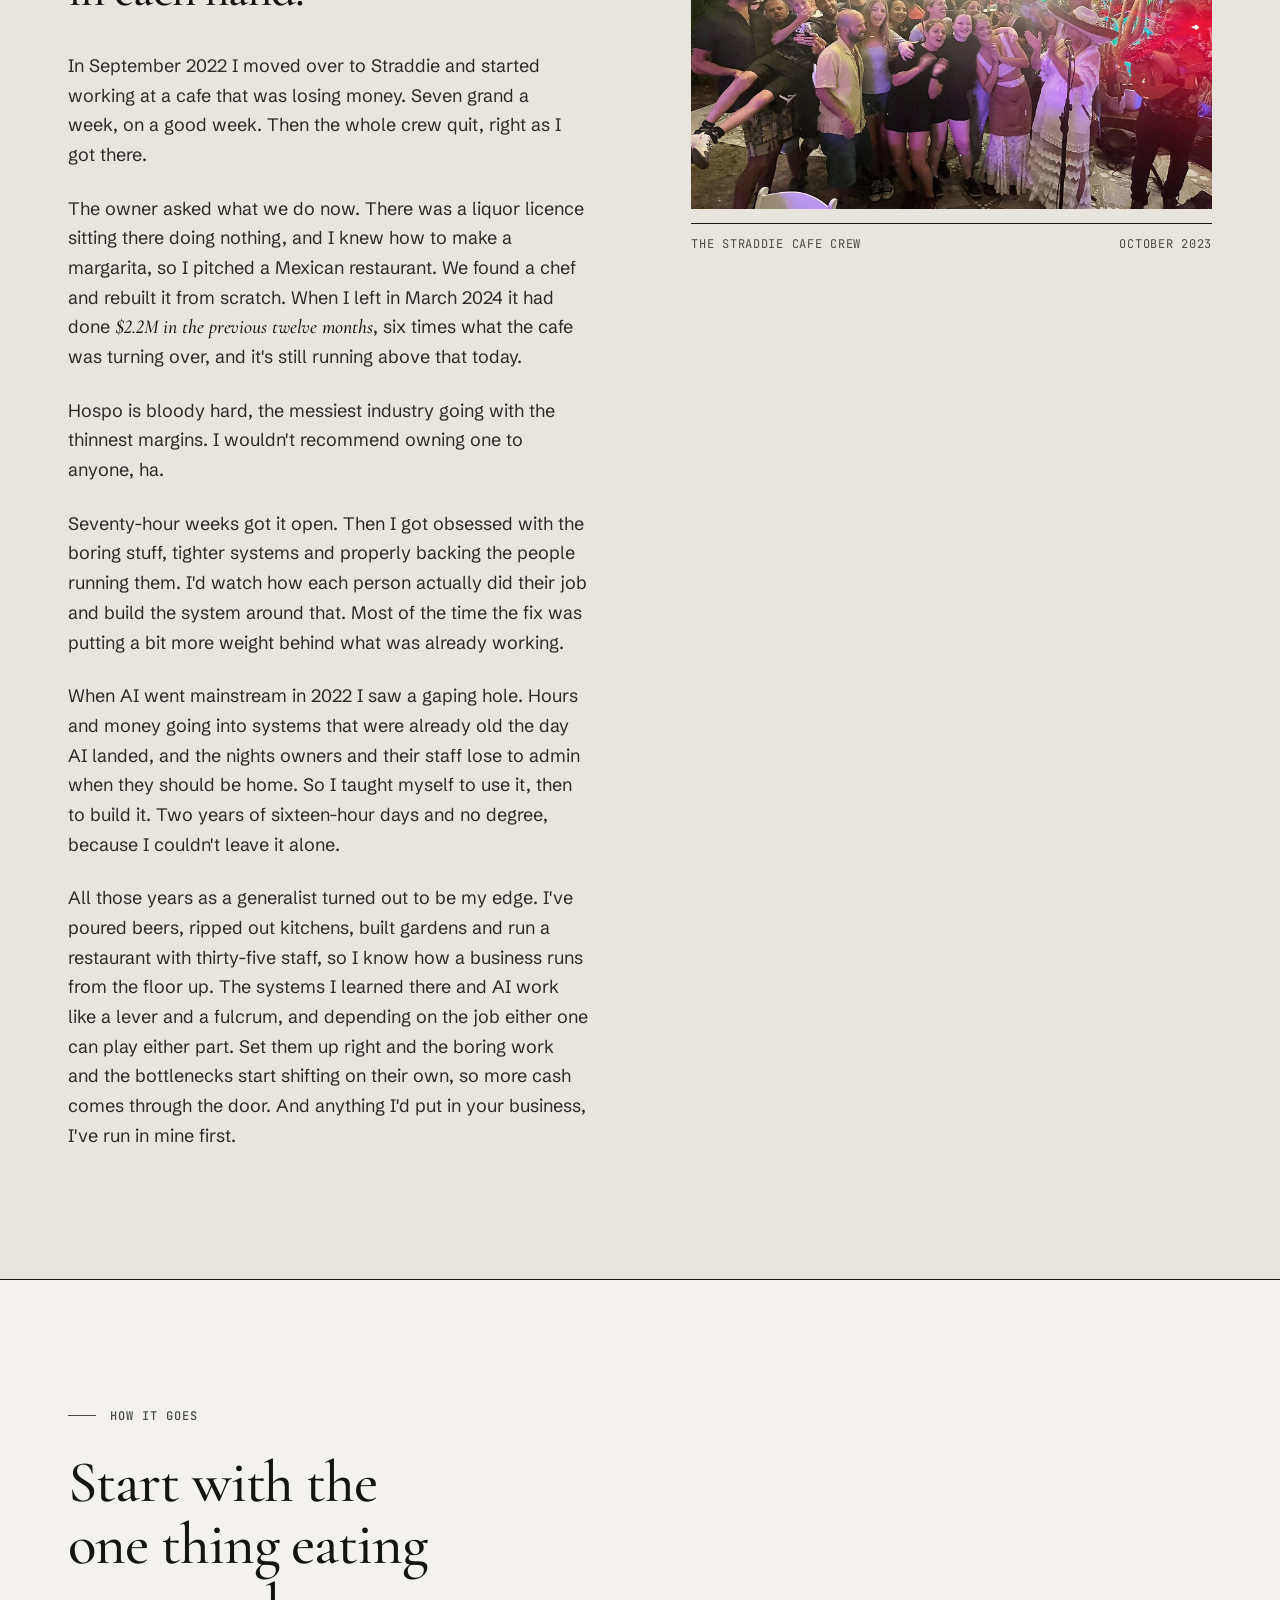
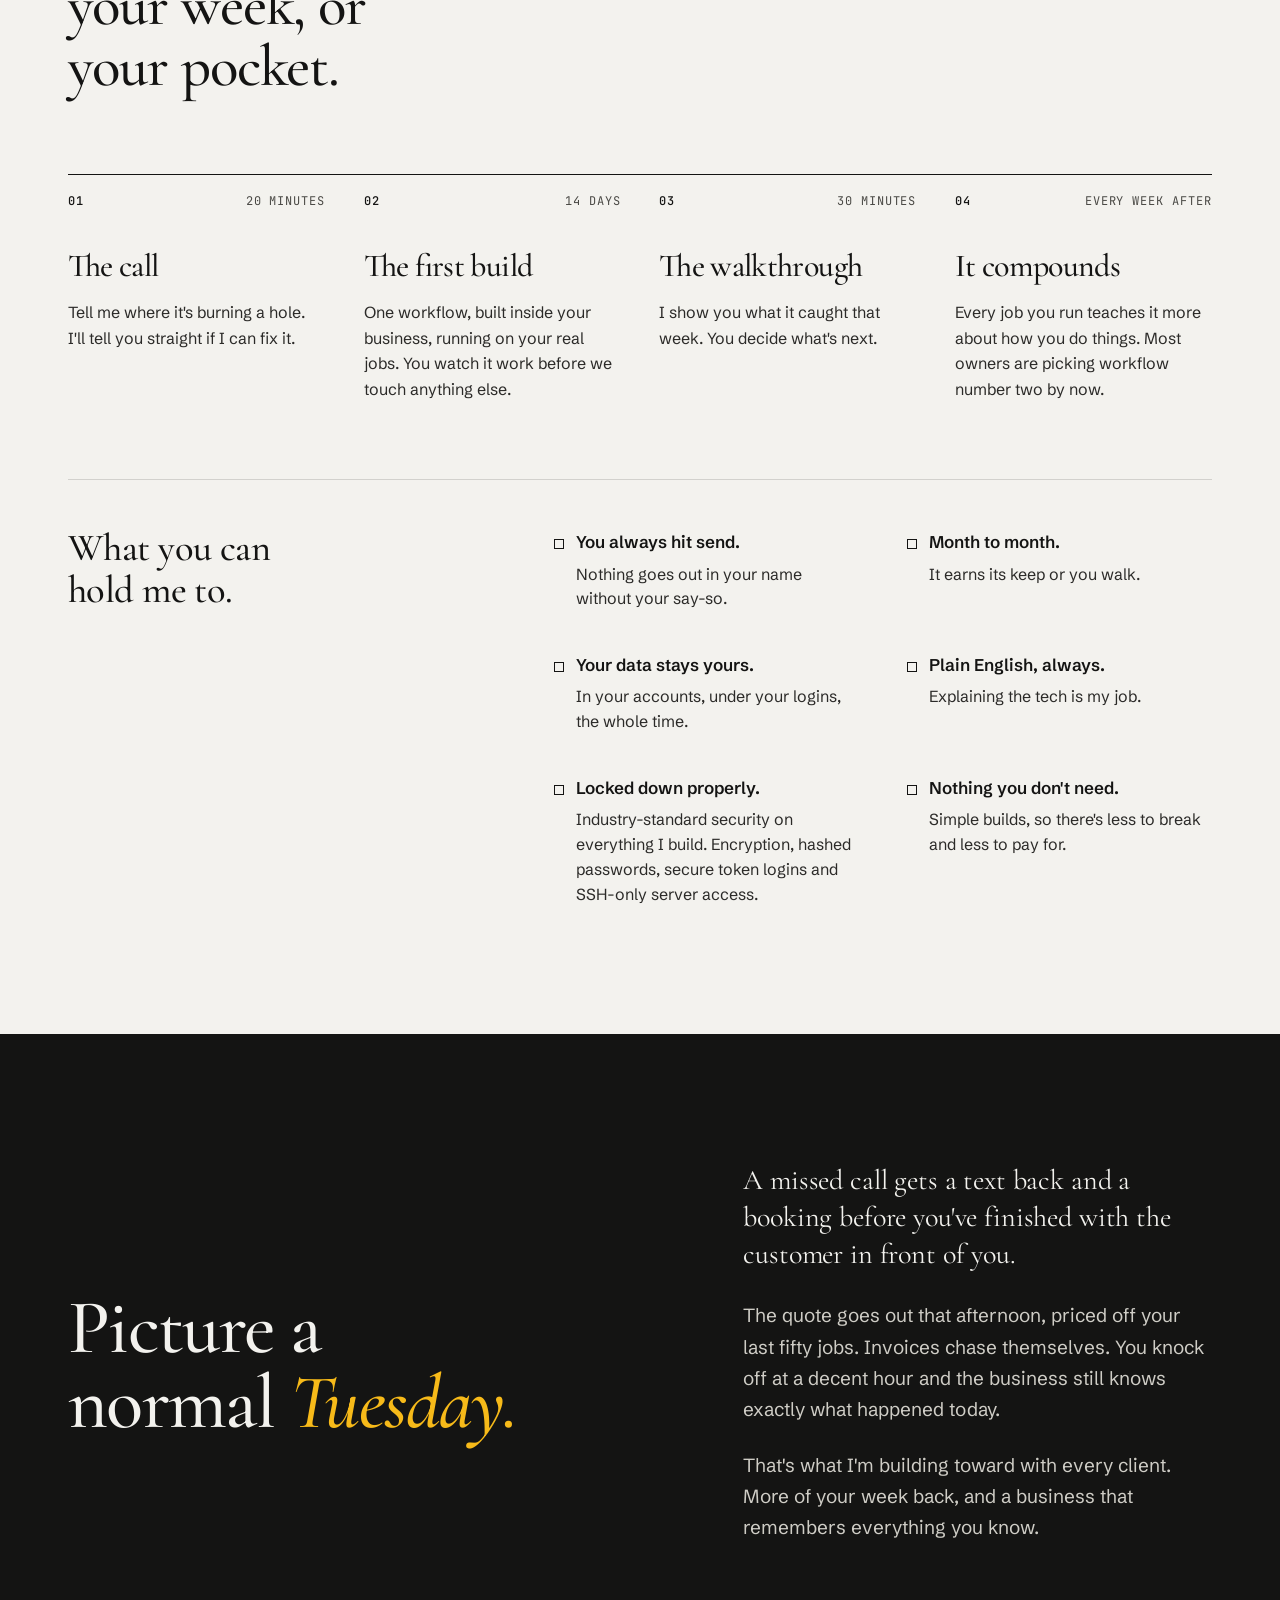
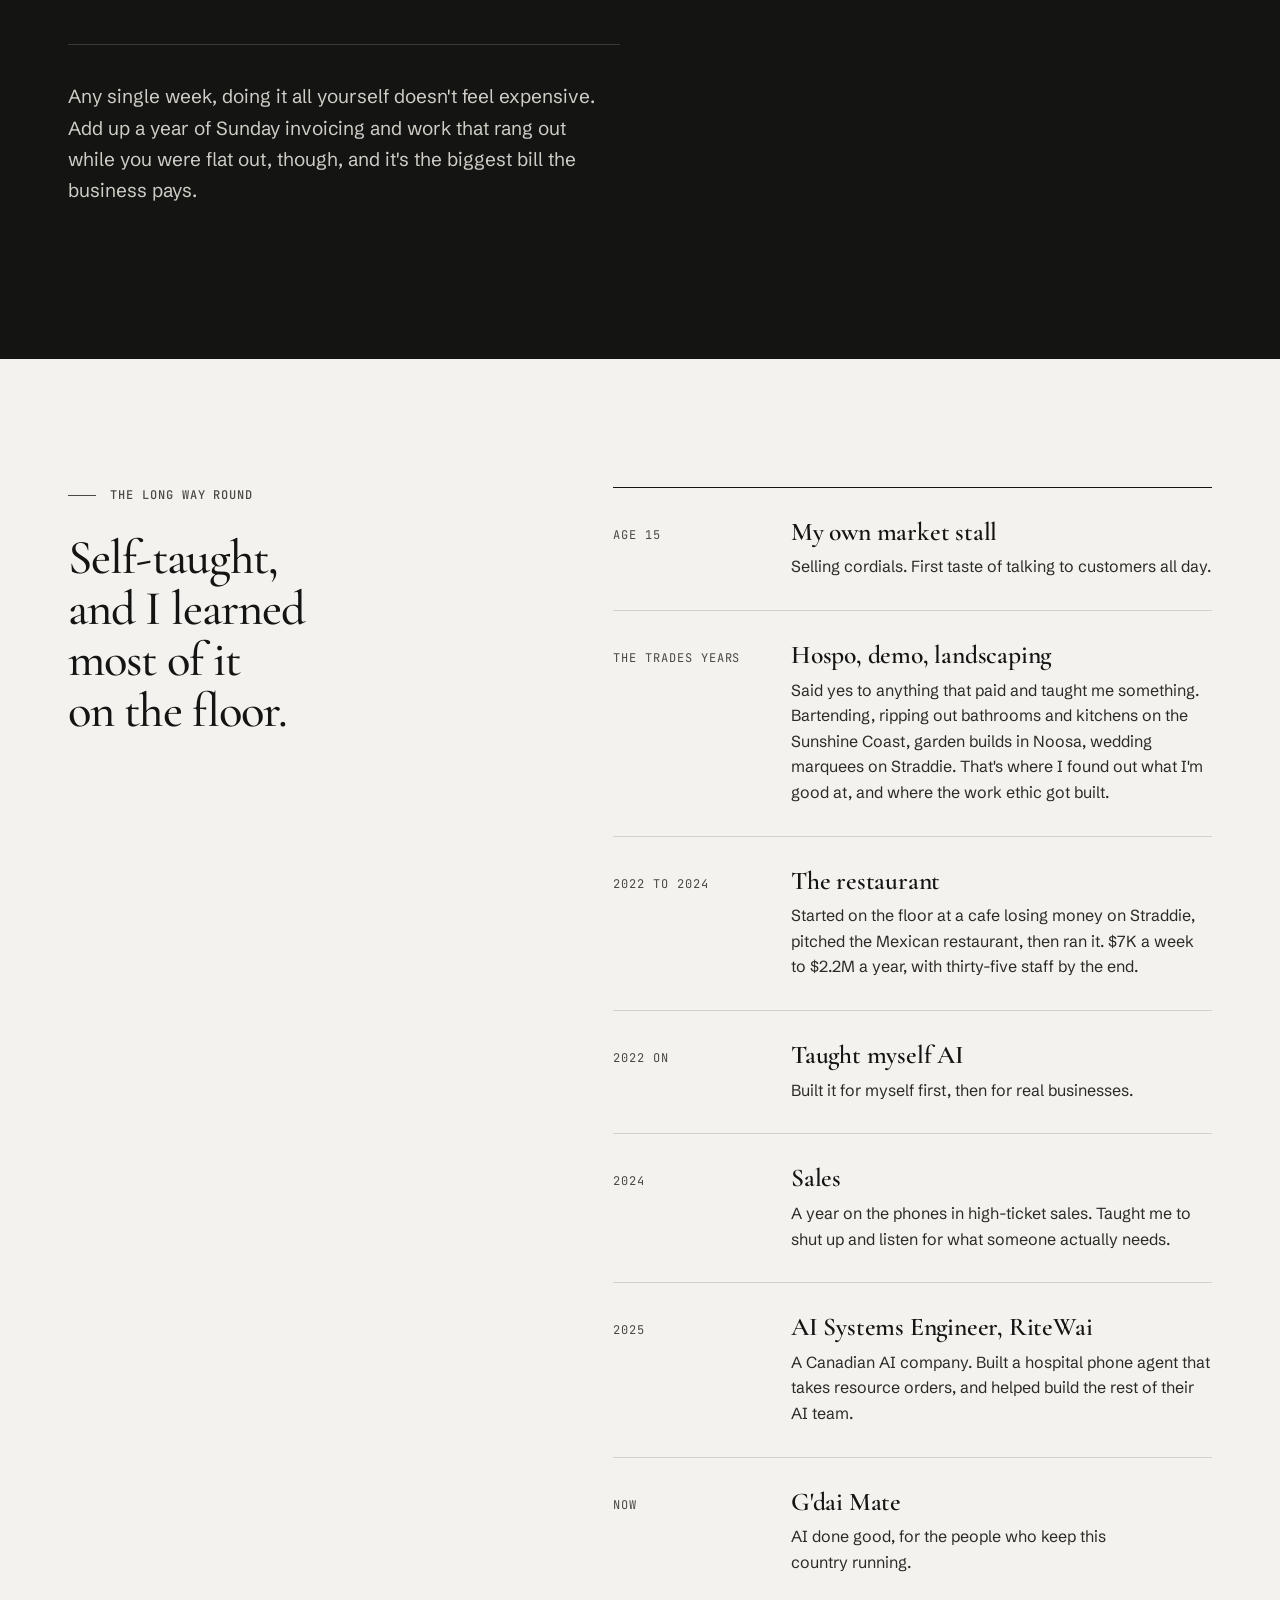
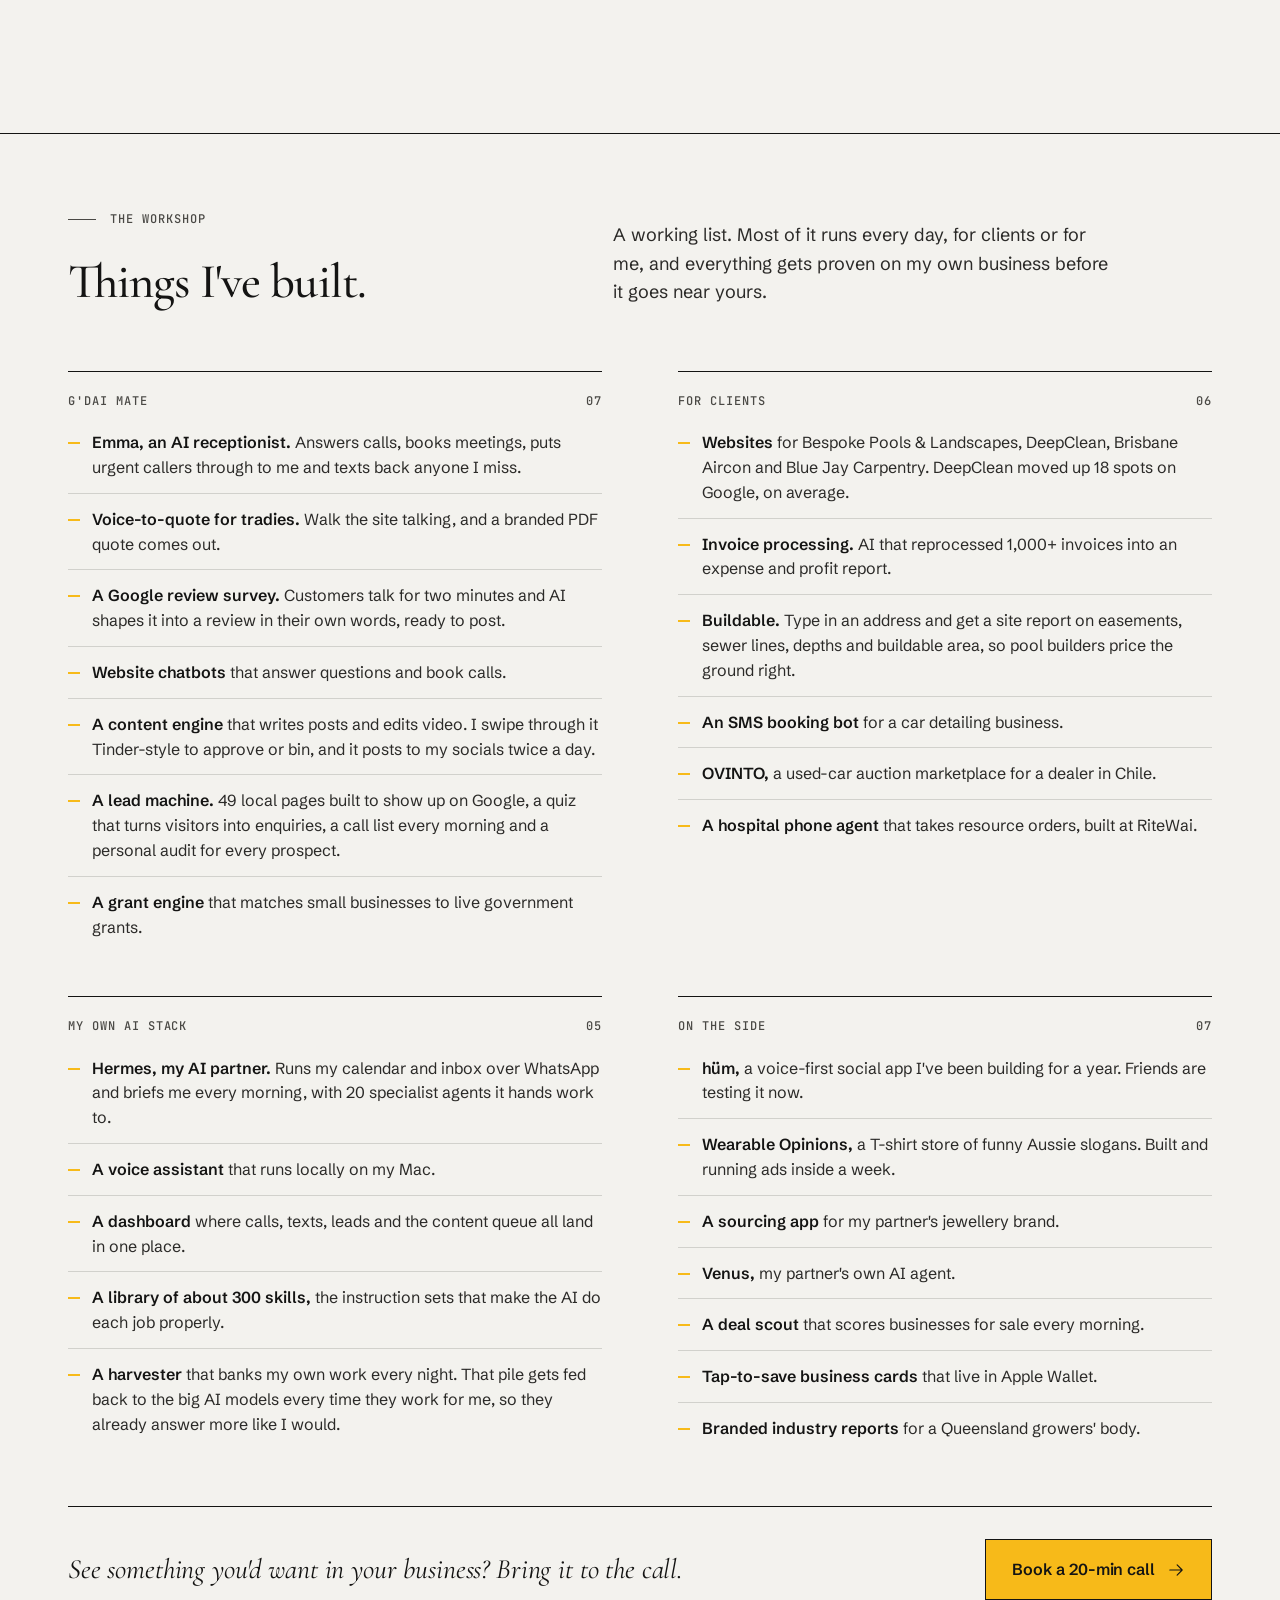
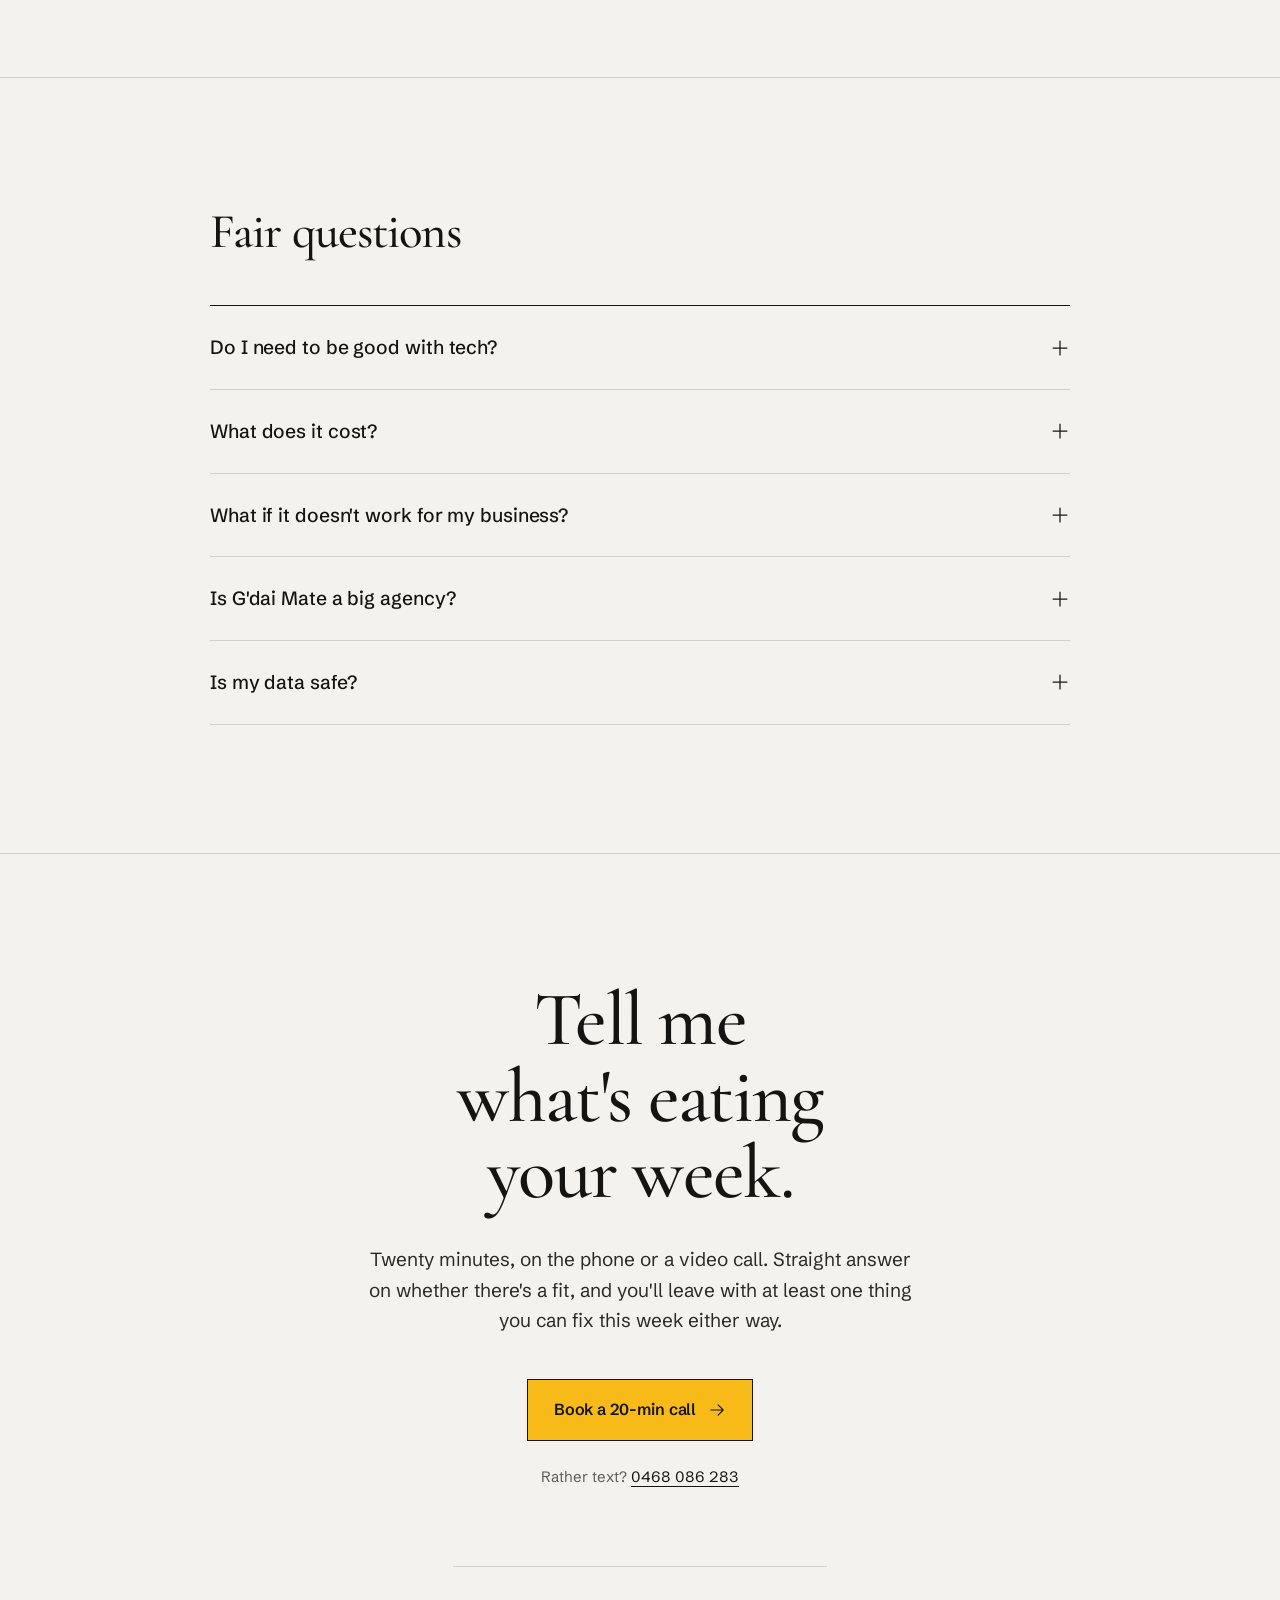
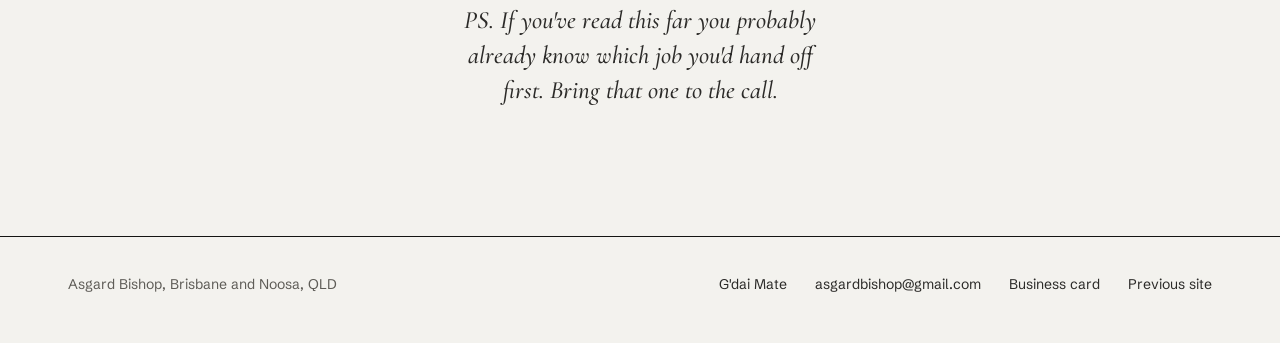
==== commit 822ae7c7: "Point site phone and text links at the G'dai Mate line (0468 086 283) Co-Authored-By: Claude Opus 5." ====
--- a/index.html
+++ b/index.html
@@ -466,7 +466,7 @@
     <h2 class="rv">Tell me what's eating your week.</h2>
     <p class="body rv">Twenty minutes, on the phone or a video call. Straight answer on whether there's a fit, and you'll leave with at least one thing you can fix this week either way.</p>
     <div class="rv"><a class="btn" href="https://gdaimate.com/book?utm_source=asgardbishop&utm_medium=referral&utm_content=close">Book a 20-min call <svg viewBox="0 0 256 256" fill="currentColor" aria-hidden="true"><path d="M221.66,133.66l-72,72a8,8,0,0,1-11.32-11.32L196.69,136H40a8,8,0,0,1,0-16H196.69L138.34,61.66a8,8,0,0,1,11.32-11.32l72,72A8,8,0,0,1,221.66,133.66Z"/></svg></a></div>
-    <p class="alt rv">Rather text? <a href="sms:+61480792472">0480 792 472</a></p>
+    <p class="alt rv">Rather text? <a href="sms:+61468086283">0468 086 283</a></p>
     <p class="ps rv">PS. If you've read this far you probably already know which job you'd hand off first. Bring that one to the call.</p>
   </div>
 </section>
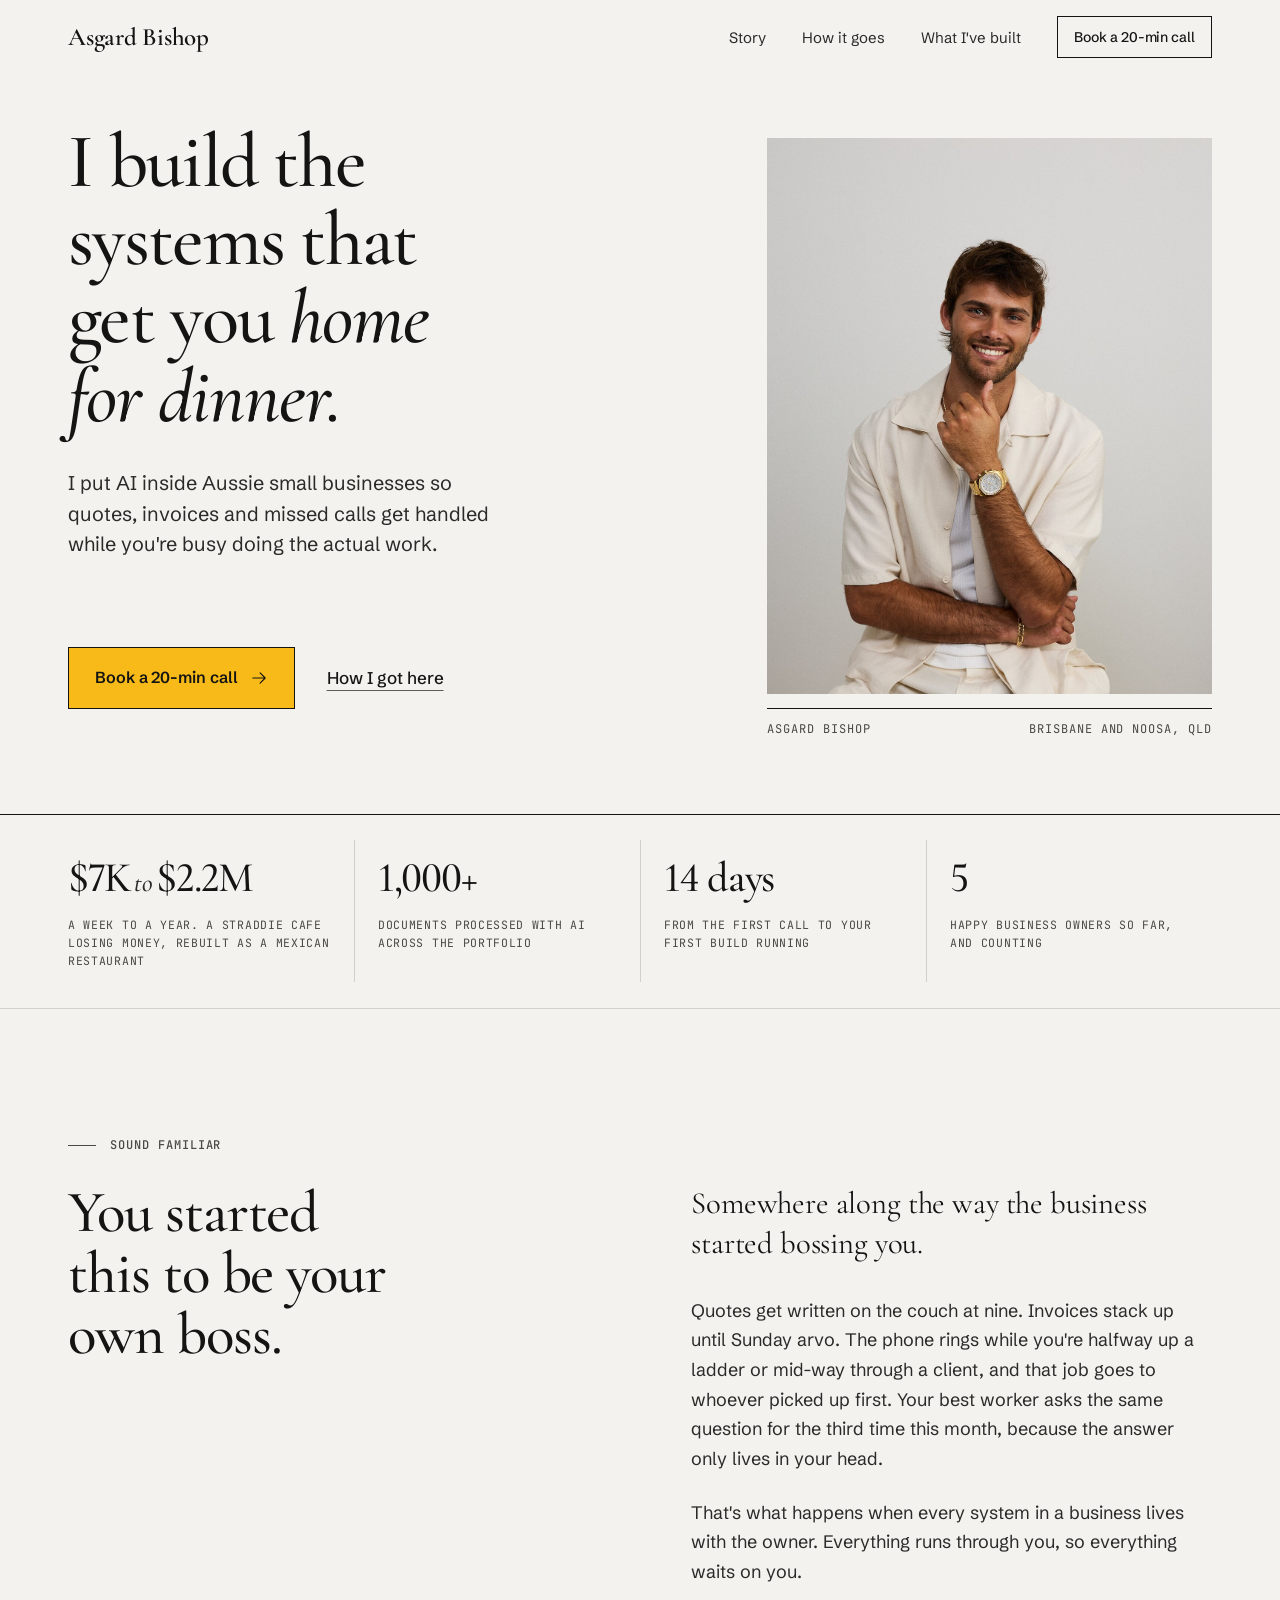
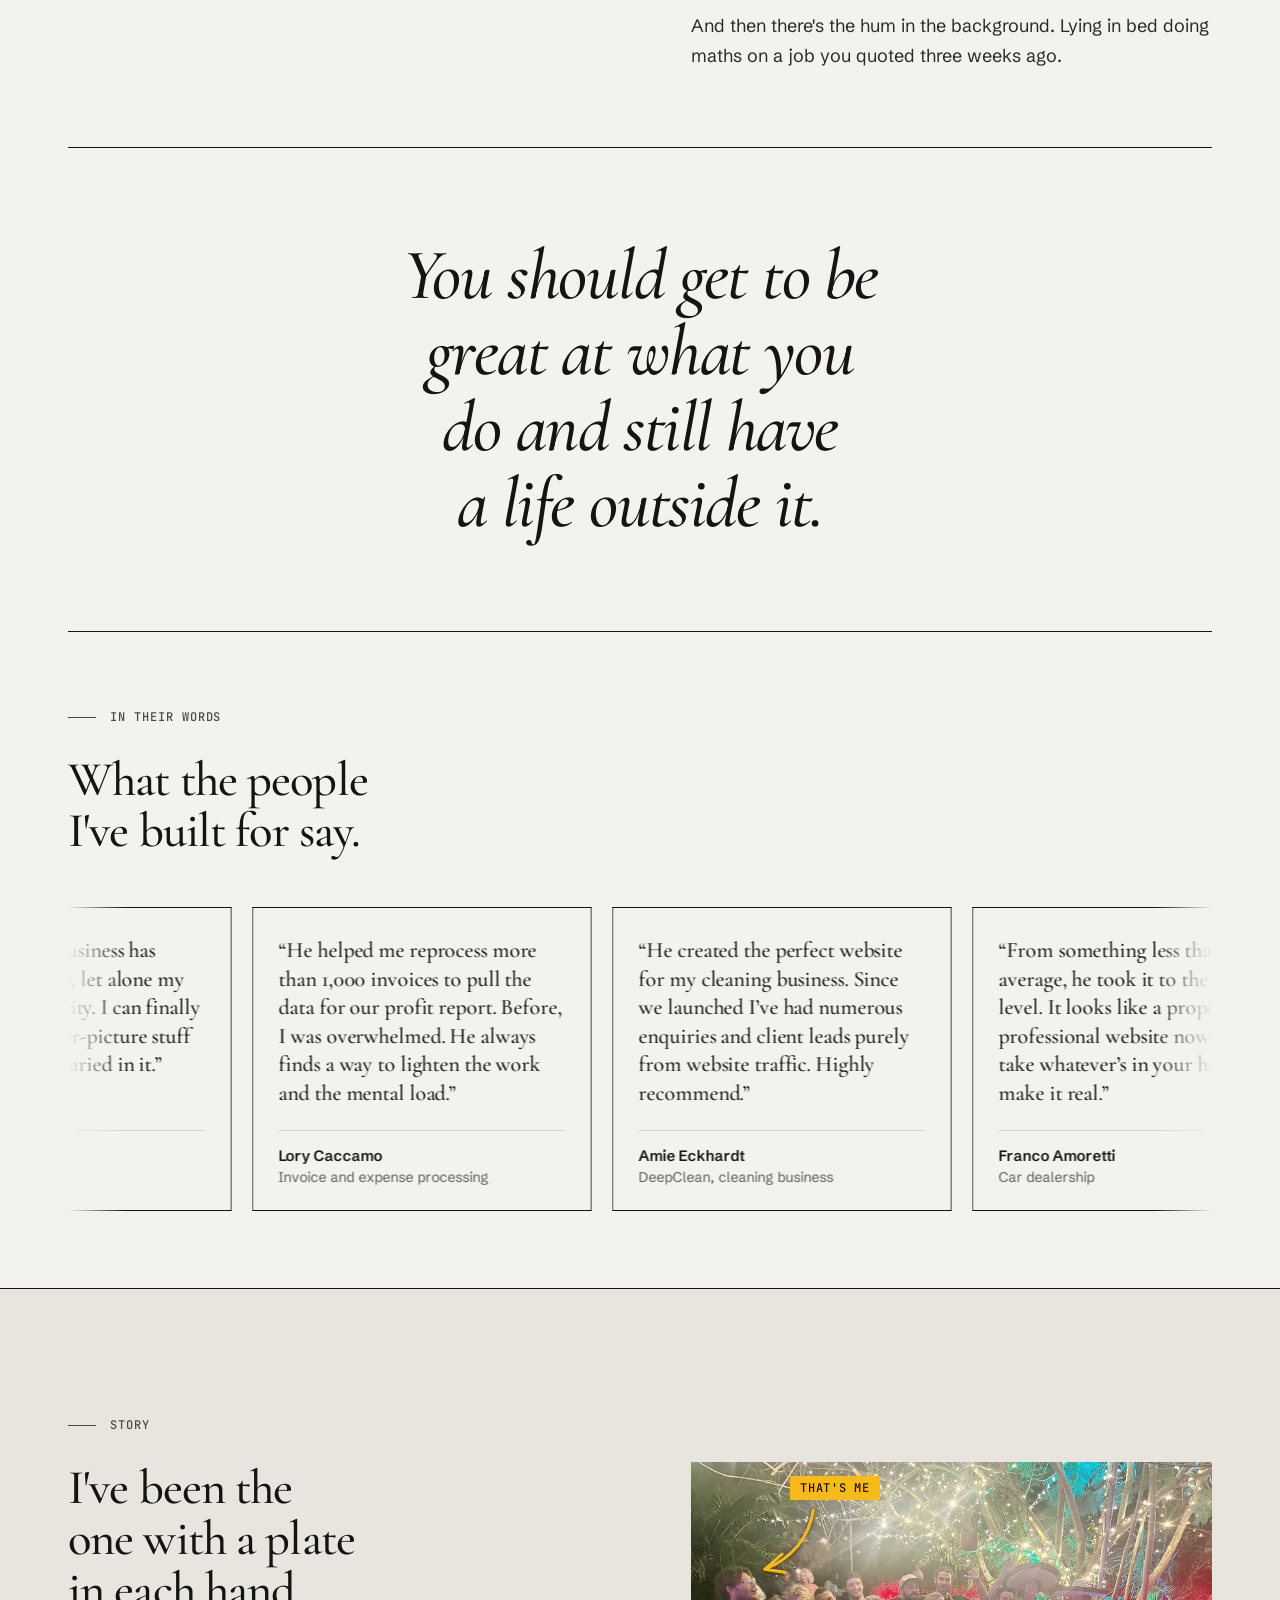
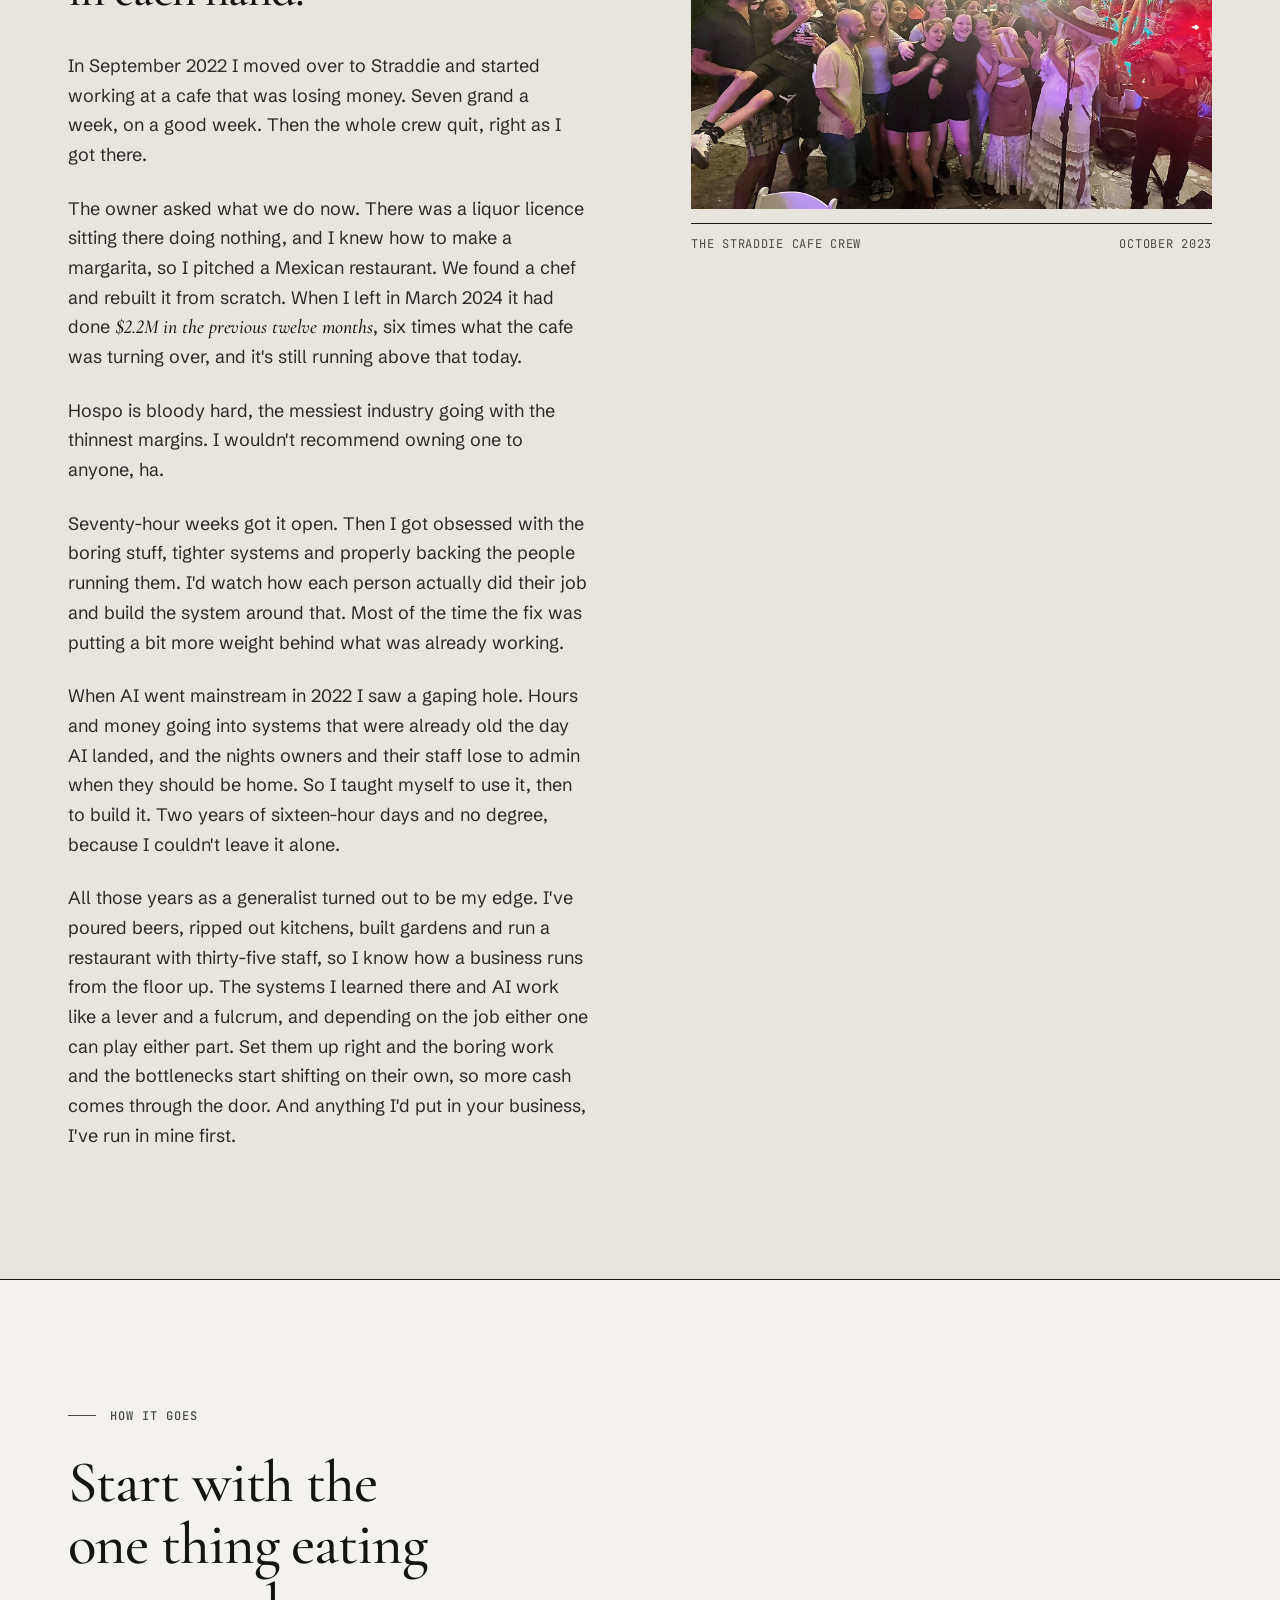
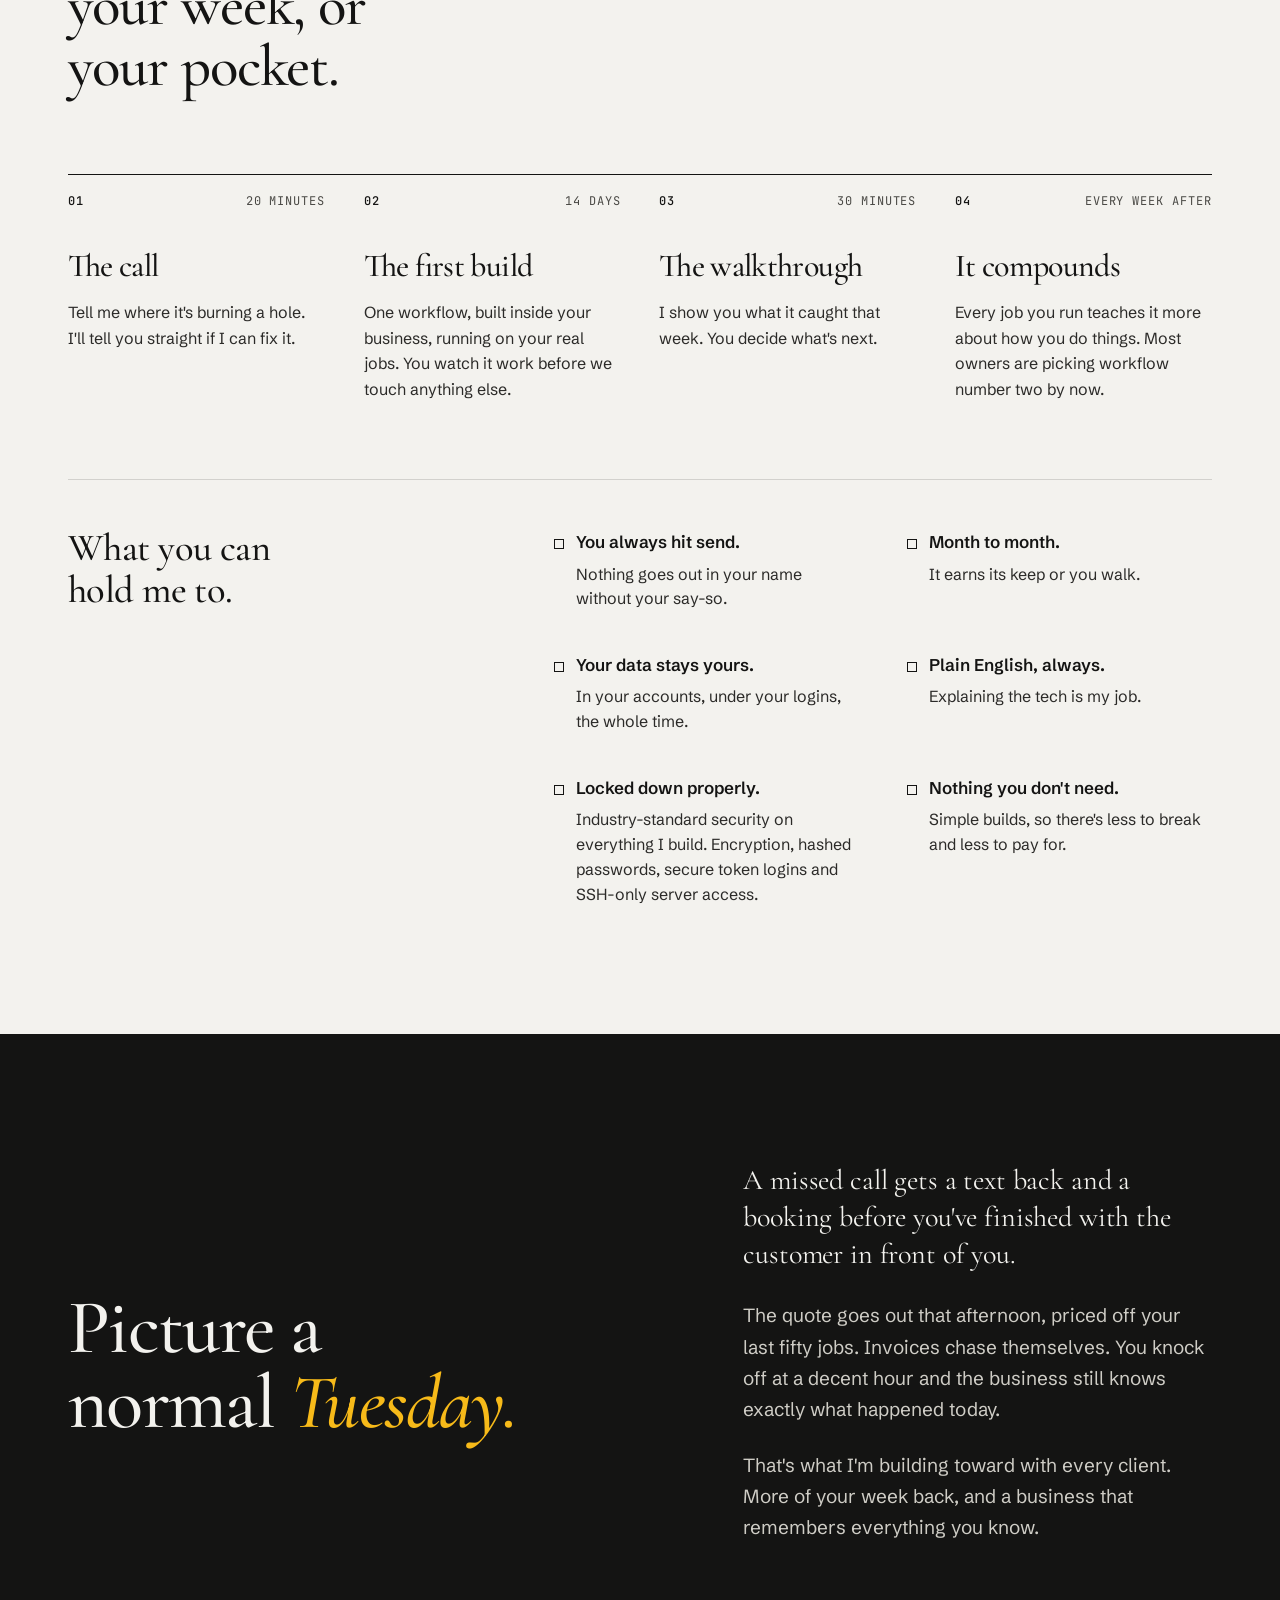
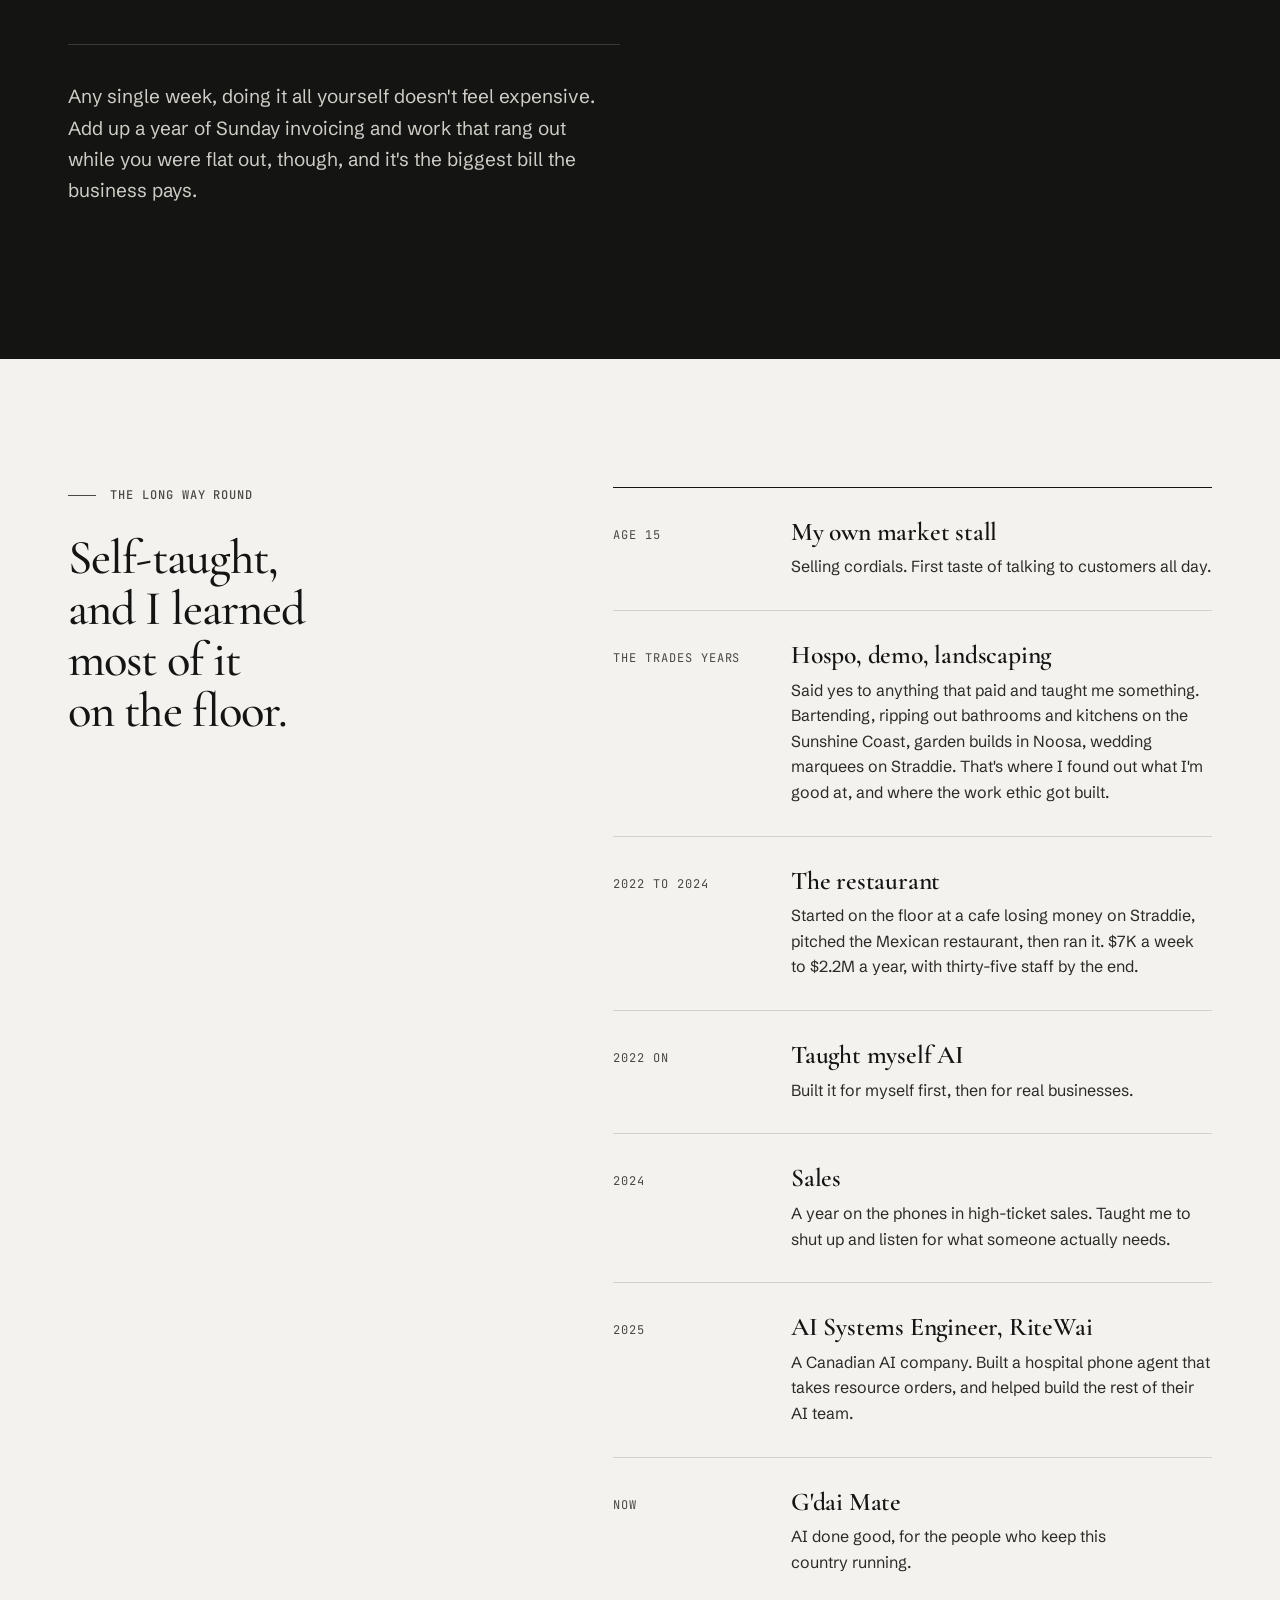
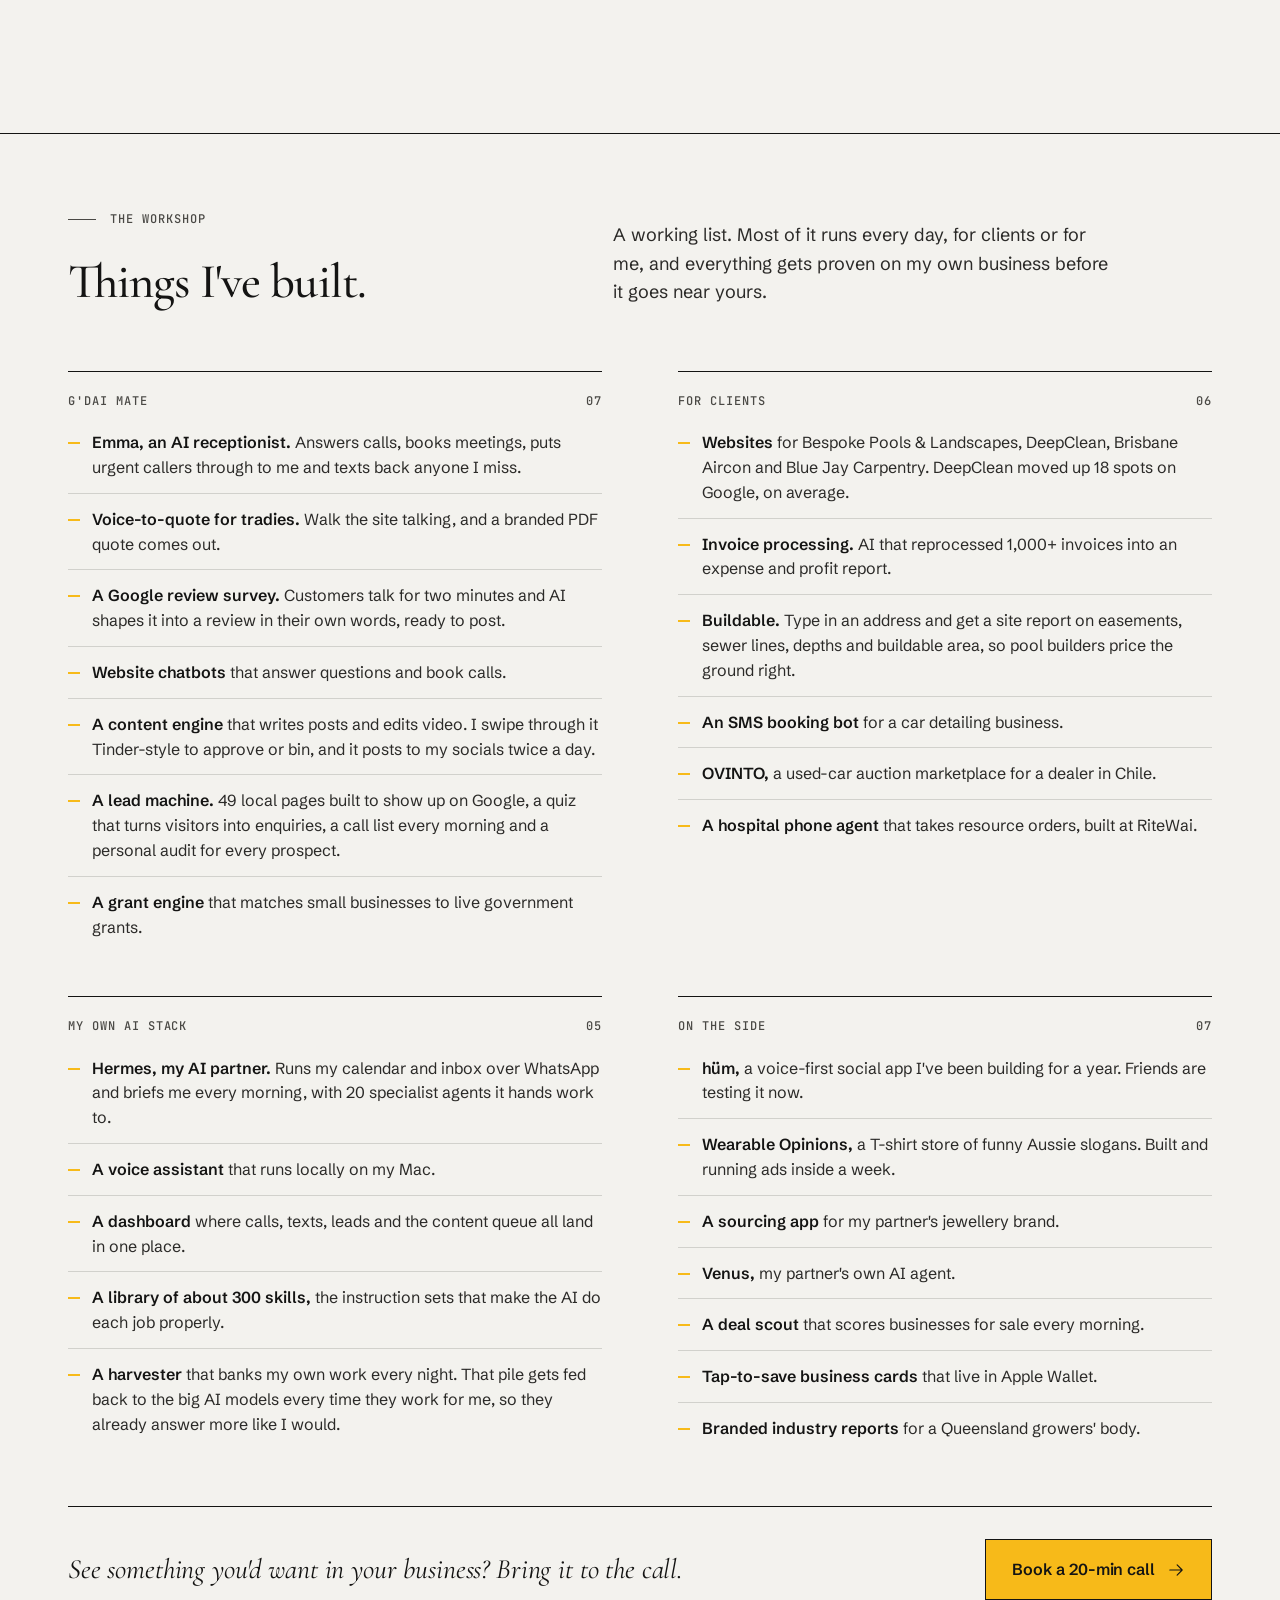
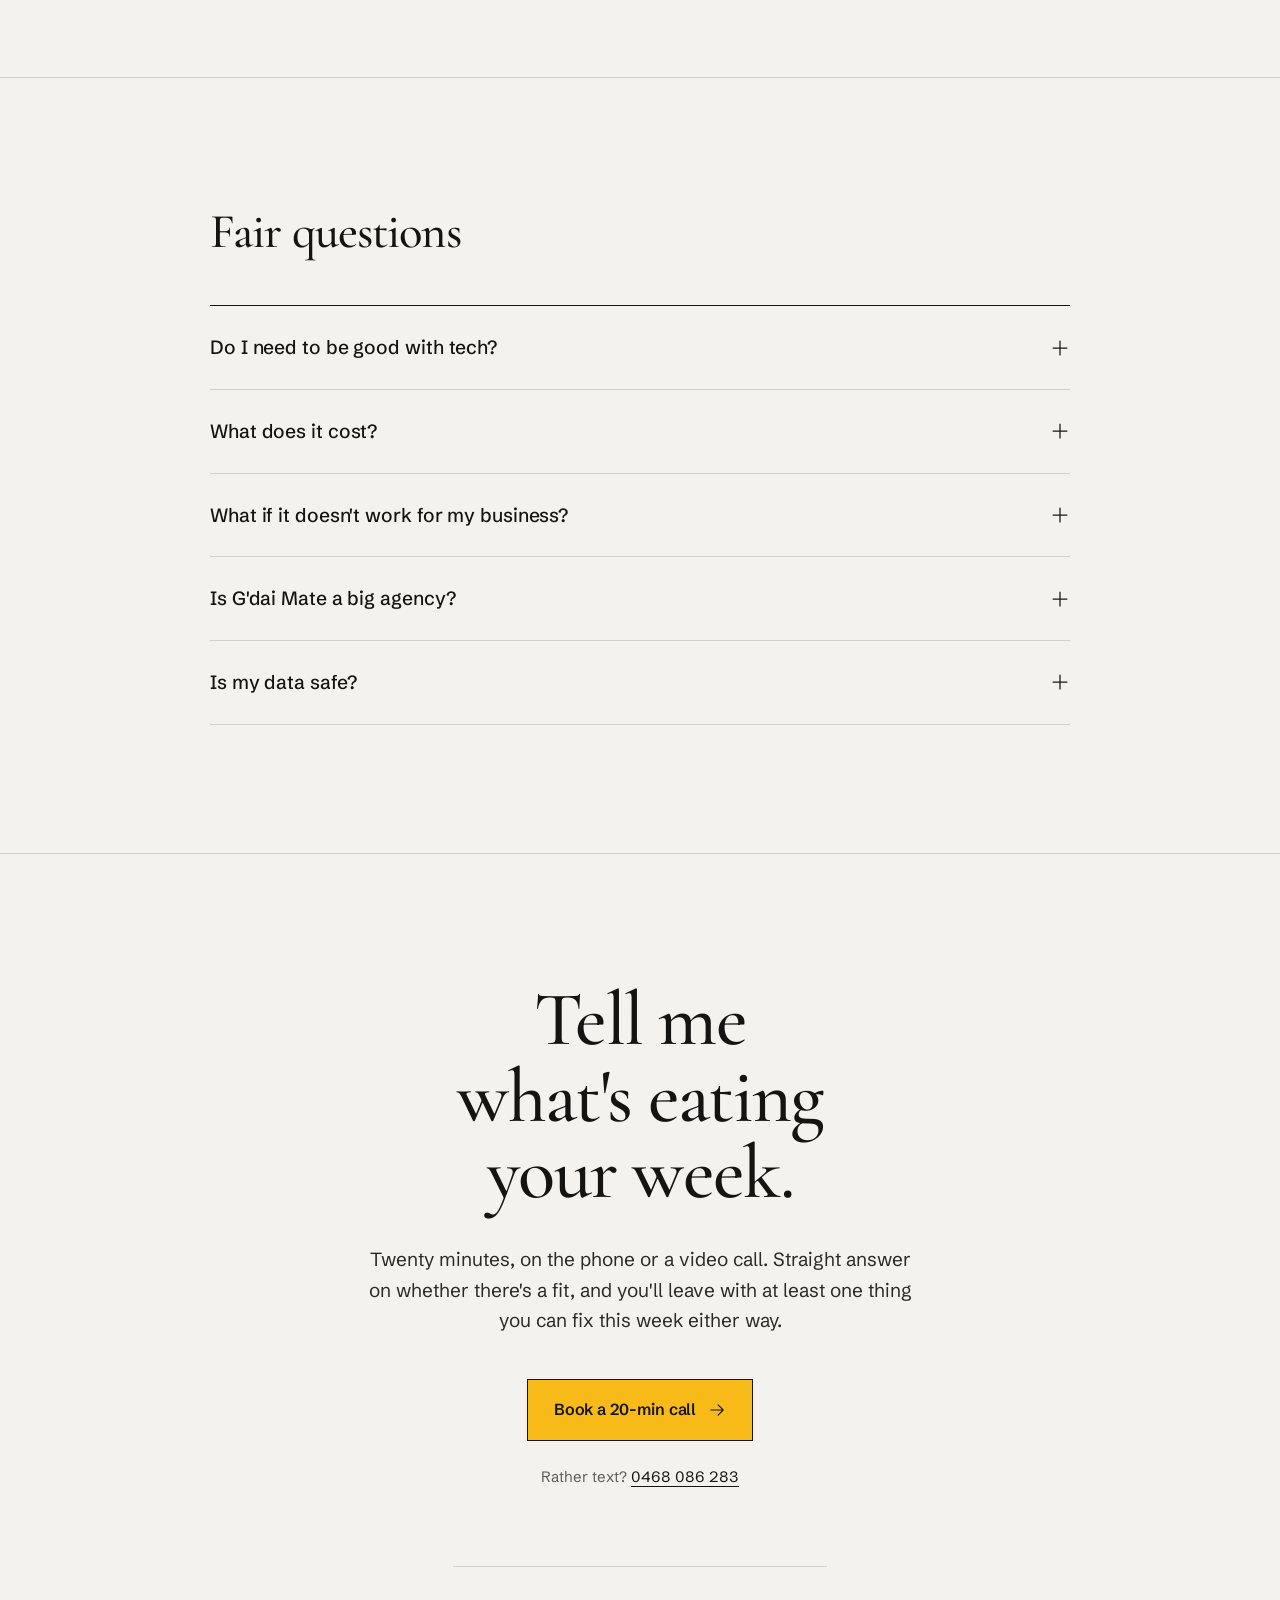
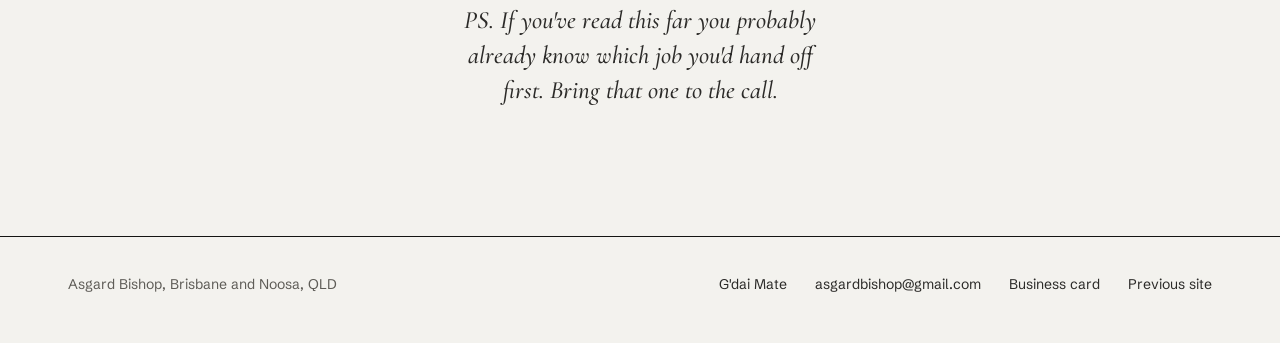
==== commit e3707097: "Reviews marquee: move each card on its own and wrap it round, so iPhone Safari never has an oversize" ====
--- a/index.html
+++ b/index.html
@@ -181,14 +181,17 @@
 .said h2{font-family:var(--serif);font-weight:500;font-size:var(--t-h2s);line-height:1.05;letter-spacing:-.018em;margin-bottom:clamp(36px,4vw,56px);max-width:16ch}
 .said-row{display:flex;overflow:hidden;-webkit-mask-image:linear-gradient(90deg,transparent,#000 5%,#000 95%,transparent);mask-image:linear-gradient(90deg,transparent,#000 5%,#000 95%,transparent)}
 .said-track{display:flex;flex:none;animation:saidloop 80s linear infinite}
+.js .said-track{animation:none}
+.js .said-card{will-change:transform}
+.said-set{display:flex;flex:none}
 .said-card{flex:0 0 340px;margin-right:20px;display:flex;flex-direction:column;border:1px solid var(--ink);background:var(--paper);padding:28px 26px 22px}
 .said-card blockquote{font-family:var(--serif);font-weight:500;font-size:22px;line-height:1.3;letter-spacing:-.005em;color:var(--ink);flex:1;margin:0 0 22px}
 .said-card figcaption{font-size:14px;color:var(--ink-3);line-height:1.5;padding-top:14px;border-top:1px solid var(--rule)}
 .said-card figcaption b{display:block;color:var(--ink);font-weight:600;font-size:15px}
-@keyframes saidloop{to{transform:translateX(-100%)}}
+@keyframes saidloop{from{transform:translate3d(0,0,0)}to{transform:translate3d(-50%,0,0)}}
 @media (hover:hover){.said-row:hover .said-track{animation-play-state:paused}}
 @media (max-width:560px){.said-card{flex-basis:280px;padding:24px 20px 18px}.said-card blockquote{font-size:20px}}
-@media (prefers-reduced-motion:reduce){.said-track{animation:none}.said-track[aria-hidden]{display:none}.said-row{overflow-x:auto;mask-image:none;-webkit-mask-image:none}}
+@media (prefers-reduced-motion:reduce){.said-track{animation:none}.said-set[aria-hidden]{display:none}.said-row{overflow-x:auto;mask-image:none;-webkit-mask-image:none}}
 @media (max-width:860px){.guide .grid{grid-template-columns:1fr;row-gap:56px}.guide .grid > .kicker{margin-bottom:-28px}}
 
 /* plan: four-step row + rules */
@@ -348,9 +351,8 @@
     <p class="kicker rv">In their words</p>
     <h2 class="rv">What the people I've built for say.</h2>
     <div class="said-row rv">
-      <div class="said-track"><figure class="said-card"><blockquote>&ldquo;It feels like my business has tripled in capacity, let alone my own mental capacity. I can finally focus on the bigger-picture stuff instead of being buried in it.&rdquo;</blockquote><figcaption><b>Matias Allendes</b>Tree lopping</figcaption></figure><figure class="said-card"><blockquote>&ldquo;He helped me reprocess more than 1,000 invoices to pull the data for our profit report. Before, I was overwhelmed. He always finds a way to lighten the work and the mental load.&rdquo;</blockquote><figcaption><b>Lory Caccamo</b>Invoice and expense processing</figcaption></figure><figure class="said-card"><blockquote>&ldquo;He created the perfect website for my cleaning business. Since we launched I&rsquo;ve had numerous enquiries and client leads purely from website traffic. Highly recommend.&rdquo;</blockquote><figcaption><b>Amie Eckhardt</b>DeepClean, cleaning business</figcaption></figure><figure class="said-card"><blockquote>&ldquo;From something less than average, he took it to the next level. It looks like a proper professional website now. He can take whatever&rsquo;s in your head and make it real.&rdquo;</blockquote><figcaption><b>Franco Amoretti</b>Car dealership</figcaption></figure></div>
-      <div class="said-track" aria-hidden="true"><figure class="said-card"><blockquote>&ldquo;It feels like my business has tripled in capacity, let alone my own mental capacity. I can finally focus on the bigger-picture stuff instead of being buried in it.&rdquo;</blockquote><figcaption><b>Matias Allendes</b>Tree lopping</figcaption></figure><figure class="said-card"><blockquote>&ldquo;He helped me reprocess more than 1,000 invoices to pull the data for our profit report. Before, I was overwhelmed. He always finds a way to lighten the work and the mental load.&rdquo;</blockquote><figcaption><b>Lory Caccamo</b>Invoice and expense processing</figcaption></figure><figure class="said-card"><blockquote>&ldquo;He created the perfect website for my cleaning business. Since we launched I&rsquo;ve had numerous enquiries and client leads purely from website traffic. Highly recommend.&rdquo;</blockquote><figcaption><b>Amie Eckhardt</b>DeepClean, cleaning business</figcaption></figure><figure class="said-card"><blockquote>&ldquo;From something less than average, he took it to the next level. It looks like a proper professional website now. He can take whatever&rsquo;s in your head and make it real.&rdquo;</blockquote><figcaption><b>Franco Amoretti</b>Car dealership</figcaption></figure></div>
-      <div class="said-track" aria-hidden="true"><figure class="said-card"><blockquote>&ldquo;It feels like my business has tripled in capacity, let alone my own mental capacity. I can finally focus on the bigger-picture stuff instead of being buried in it.&rdquo;</blockquote><figcaption><b>Matias Allendes</b>Tree lopping</figcaption></figure><figure class="said-card"><blockquote>&ldquo;He helped me reprocess more than 1,000 invoices to pull the data for our profit report. Before, I was overwhelmed. He always finds a way to lighten the work and the mental load.&rdquo;</blockquote><figcaption><b>Lory Caccamo</b>Invoice and expense processing</figcaption></figure><figure class="said-card"><blockquote>&ldquo;He created the perfect website for my cleaning business. Since we launched I&rsquo;ve had numerous enquiries and client leads purely from website traffic. Highly recommend.&rdquo;</blockquote><figcaption><b>Amie Eckhardt</b>DeepClean, cleaning business</figcaption></figure><figure class="said-card"><blockquote>&ldquo;From something less than average, he took it to the next level. It looks like a proper professional website now. He can take whatever&rsquo;s in your head and make it real.&rdquo;</blockquote><figcaption><b>Franco Amoretti</b>Car dealership</figcaption></figure></div>
+      <div class="said-track"><div class="said-set"><figure class="said-card"><blockquote>&ldquo;It feels like my business has tripled in capacity, let alone my own mental capacity. I can finally focus on the bigger-picture stuff instead of being buried in it.&rdquo;</blockquote><figcaption><b>Matias Allendes</b>Tree lopping</figcaption></figure><figure class="said-card"><blockquote>&ldquo;He helped me reprocess more than 1,000 invoices to pull the data for our profit report. Before, I was overwhelmed. He always finds a way to lighten the work and the mental load.&rdquo;</blockquote><figcaption><b>Lory Caccamo</b>Invoice and expense processing</figcaption></figure><figure class="said-card"><blockquote>&ldquo;He created the perfect website for my cleaning business. Since we launched I&rsquo;ve had numerous enquiries and client leads purely from website traffic. Highly recommend.&rdquo;</blockquote><figcaption><b>Amie Eckhardt</b>DeepClean, cleaning business</figcaption></figure><figure class="said-card"><blockquote>&ldquo;From something less than average, he took it to the next level. It looks like a proper professional website now. He can take whatever&rsquo;s in your head and make it real.&rdquo;</blockquote><figcaption><b>Franco Amoretti</b>Car dealership</figcaption></figure></div>
+      <div class="said-set" aria-hidden="true"><figure class="said-card"><blockquote>&ldquo;It feels like my business has tripled in capacity, let alone my own mental capacity. I can finally focus on the bigger-picture stuff instead of being buried in it.&rdquo;</blockquote><figcaption><b>Matias Allendes</b>Tree lopping</figcaption></figure><figure class="said-card"><blockquote>&ldquo;He helped me reprocess more than 1,000 invoices to pull the data for our profit report. Before, I was overwhelmed. He always finds a way to lighten the work and the mental load.&rdquo;</blockquote><figcaption><b>Lory Caccamo</b>Invoice and expense processing</figcaption></figure><figure class="said-card"><blockquote>&ldquo;He created the perfect website for my cleaning business. Since we launched I&rsquo;ve had numerous enquiries and client leads purely from website traffic. Highly recommend.&rdquo;</blockquote><figcaption><b>Amie Eckhardt</b>DeepClean, cleaning business</figcaption></figure><figure class="said-card"><blockquote>&ldquo;From something less than average, he took it to the next level. It looks like a proper professional website now. He can take whatever&rsquo;s in your head and make it real.&rdquo;</blockquote><figcaption><b>Franco Amoretti</b>Car dealership</figcaption></figure></div></div>
     </div>
   </div>
 </section>
@@ -489,6 +491,16 @@
   var nav=document.getElementById('nav');
   var sentinel=document.createElement('div');sentinel.style.height='1px';document.body.prepend(sentinel);
   new IntersectionObserver(function(e){nav.classList.toggle('stuck',!e[0].isIntersecting)}).observe(sentinel);
+  var row=document.querySelector('.said-row');
+  if(row&&!matchMedia('(prefers-reduced-motion:reduce)').matches){
+    var cards=[].slice.call(row.querySelectorAll('.said-card')),base=[],total=0,step=0,x=0,last=0,paused=false;
+    var measure=function(){cards.forEach(function(c){c.style.transform=''});base=cards.map(function(c){return c.offsetLeft});var c=cards[cards.length-1];total=c.offsetLeft+c.offsetWidth+parseFloat(getComputedStyle(c).marginRight)-base[0];step=total/2/80};
+    var frame=function(t){var dt=last?Math.min(t-last,100)/1000:0;last=t;if(!paused)x=(x+step*dt)%total;
+      cards.forEach(function(c,i){var b=base[i]-base[0],p=b-x;if(p<-c.offsetWidth-20)p+=total;c.style.transform='translate3d('+(p-b)+'px,0,0)'});
+      requestAnimationFrame(frame)};
+    if(matchMedia('(hover:hover)').matches){row.addEventListener('mouseenter',function(){paused=true});row.addEventListener('mouseleave',function(){paused=false})}
+    addEventListener('resize',measure);measure();requestAnimationFrame(frame);
+  }
   var els=document.querySelectorAll('.rv,.hero-photo');
   if(!('IntersectionObserver' in window)){els.forEach(function(el){el.classList.add('in')});return}
   var io=new IntersectionObserver(function(entries){entries.forEach(function(en){if(en.isIntersecting){en.target.classList.add('in');io.unobserve(en.target)}})},{rootMargin:'0px 0px -4% 0px',threshold:.12});
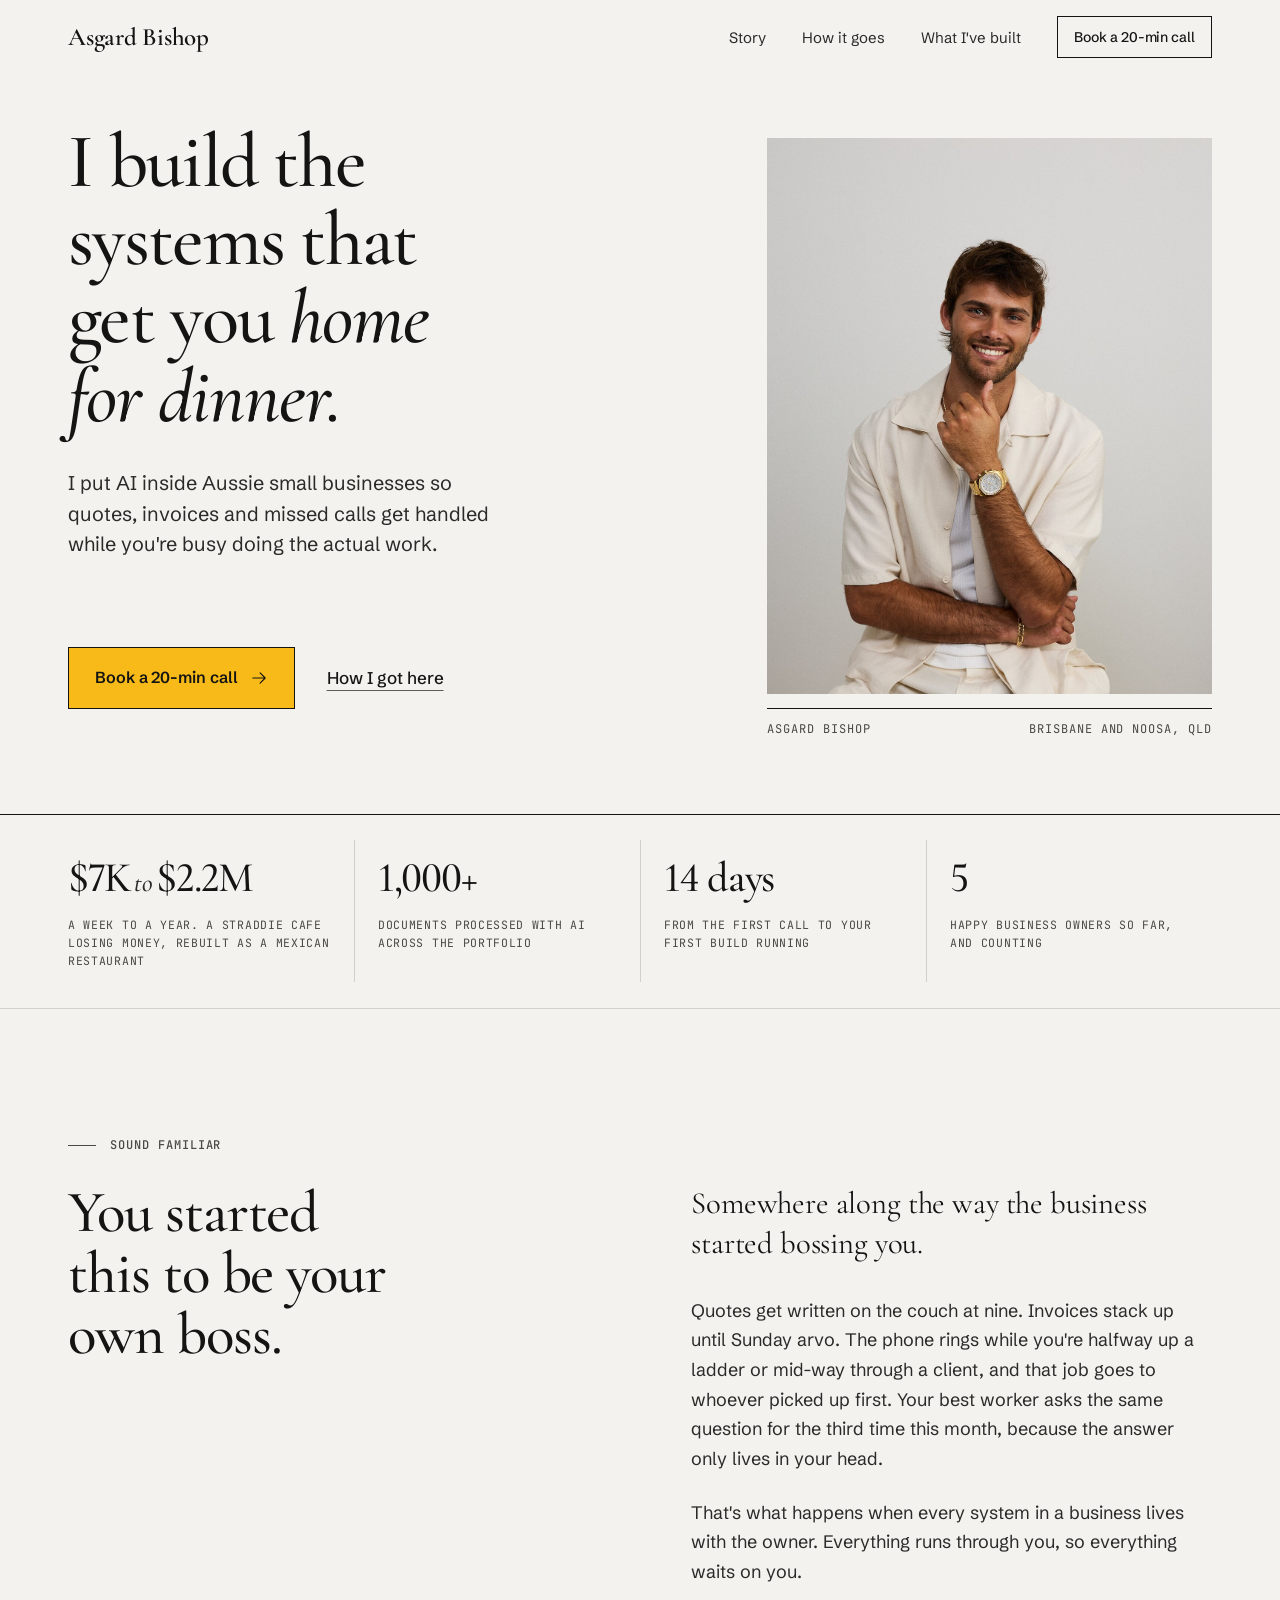
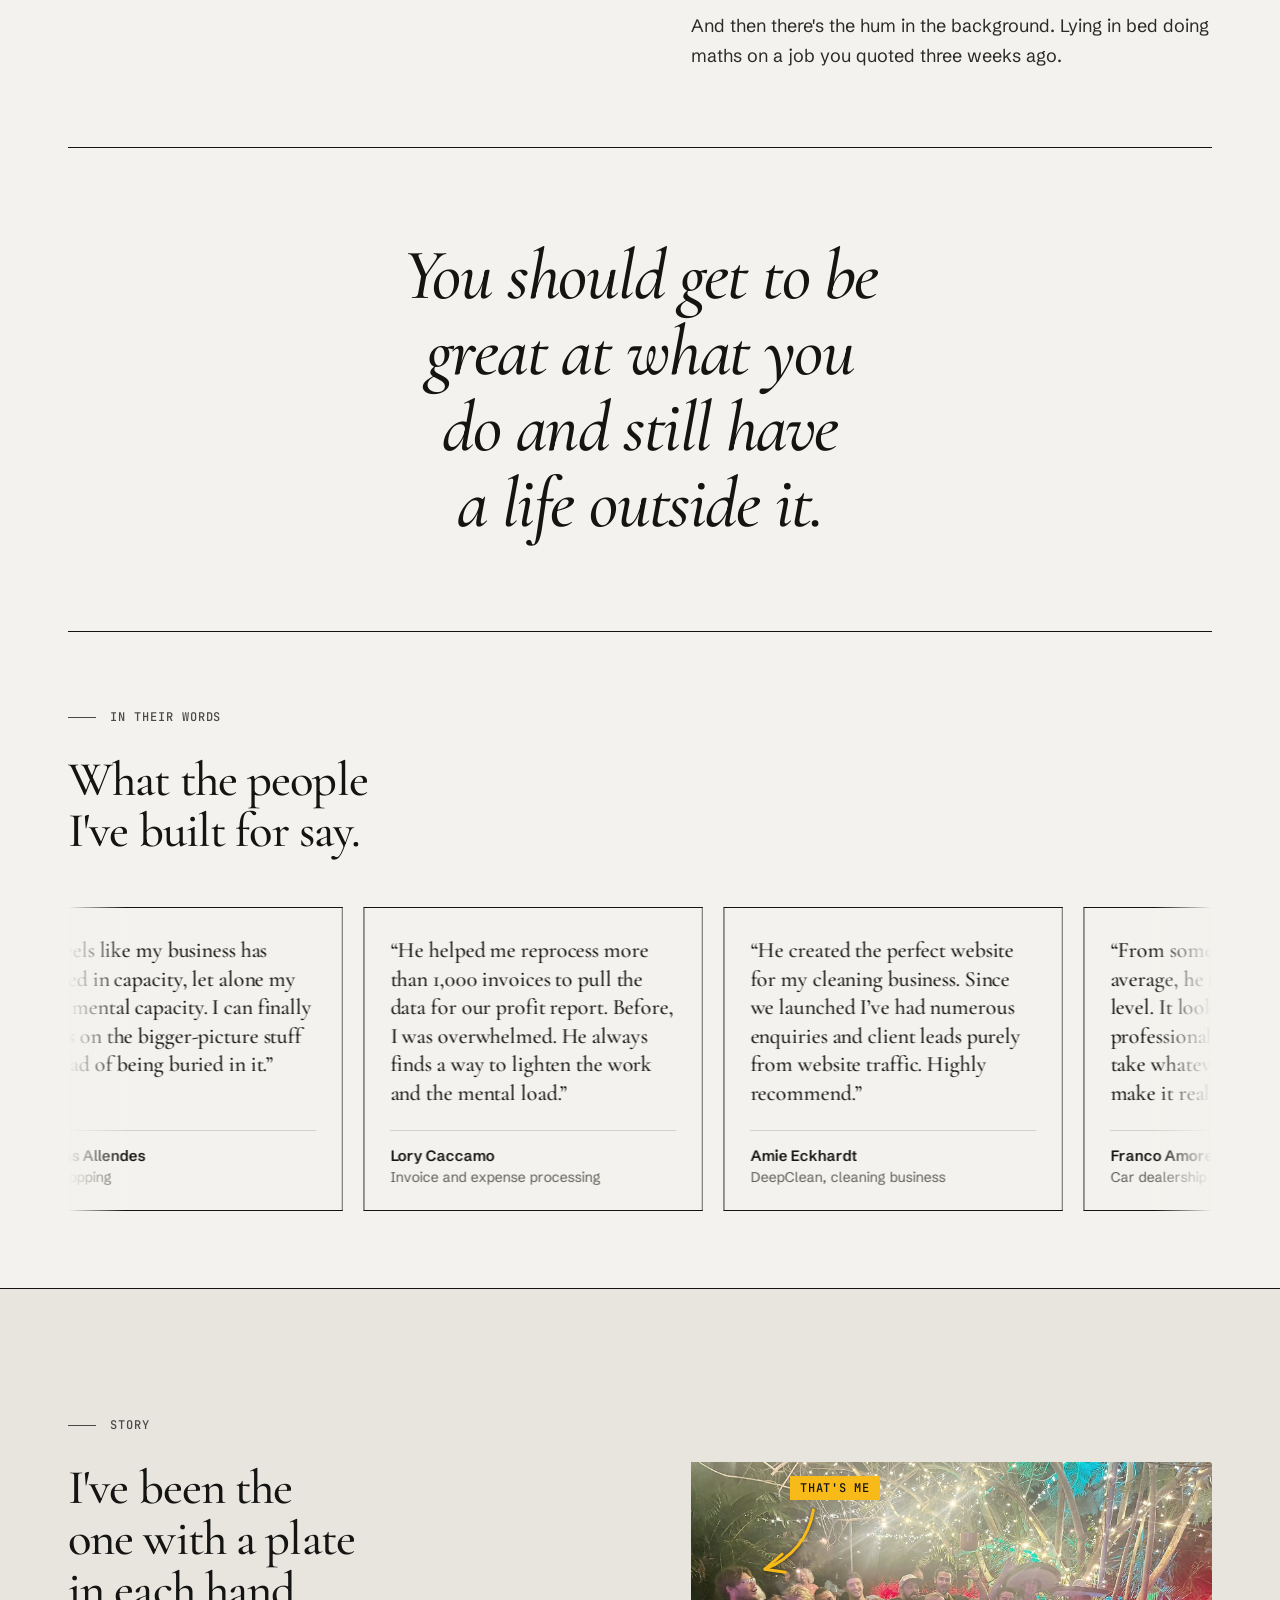
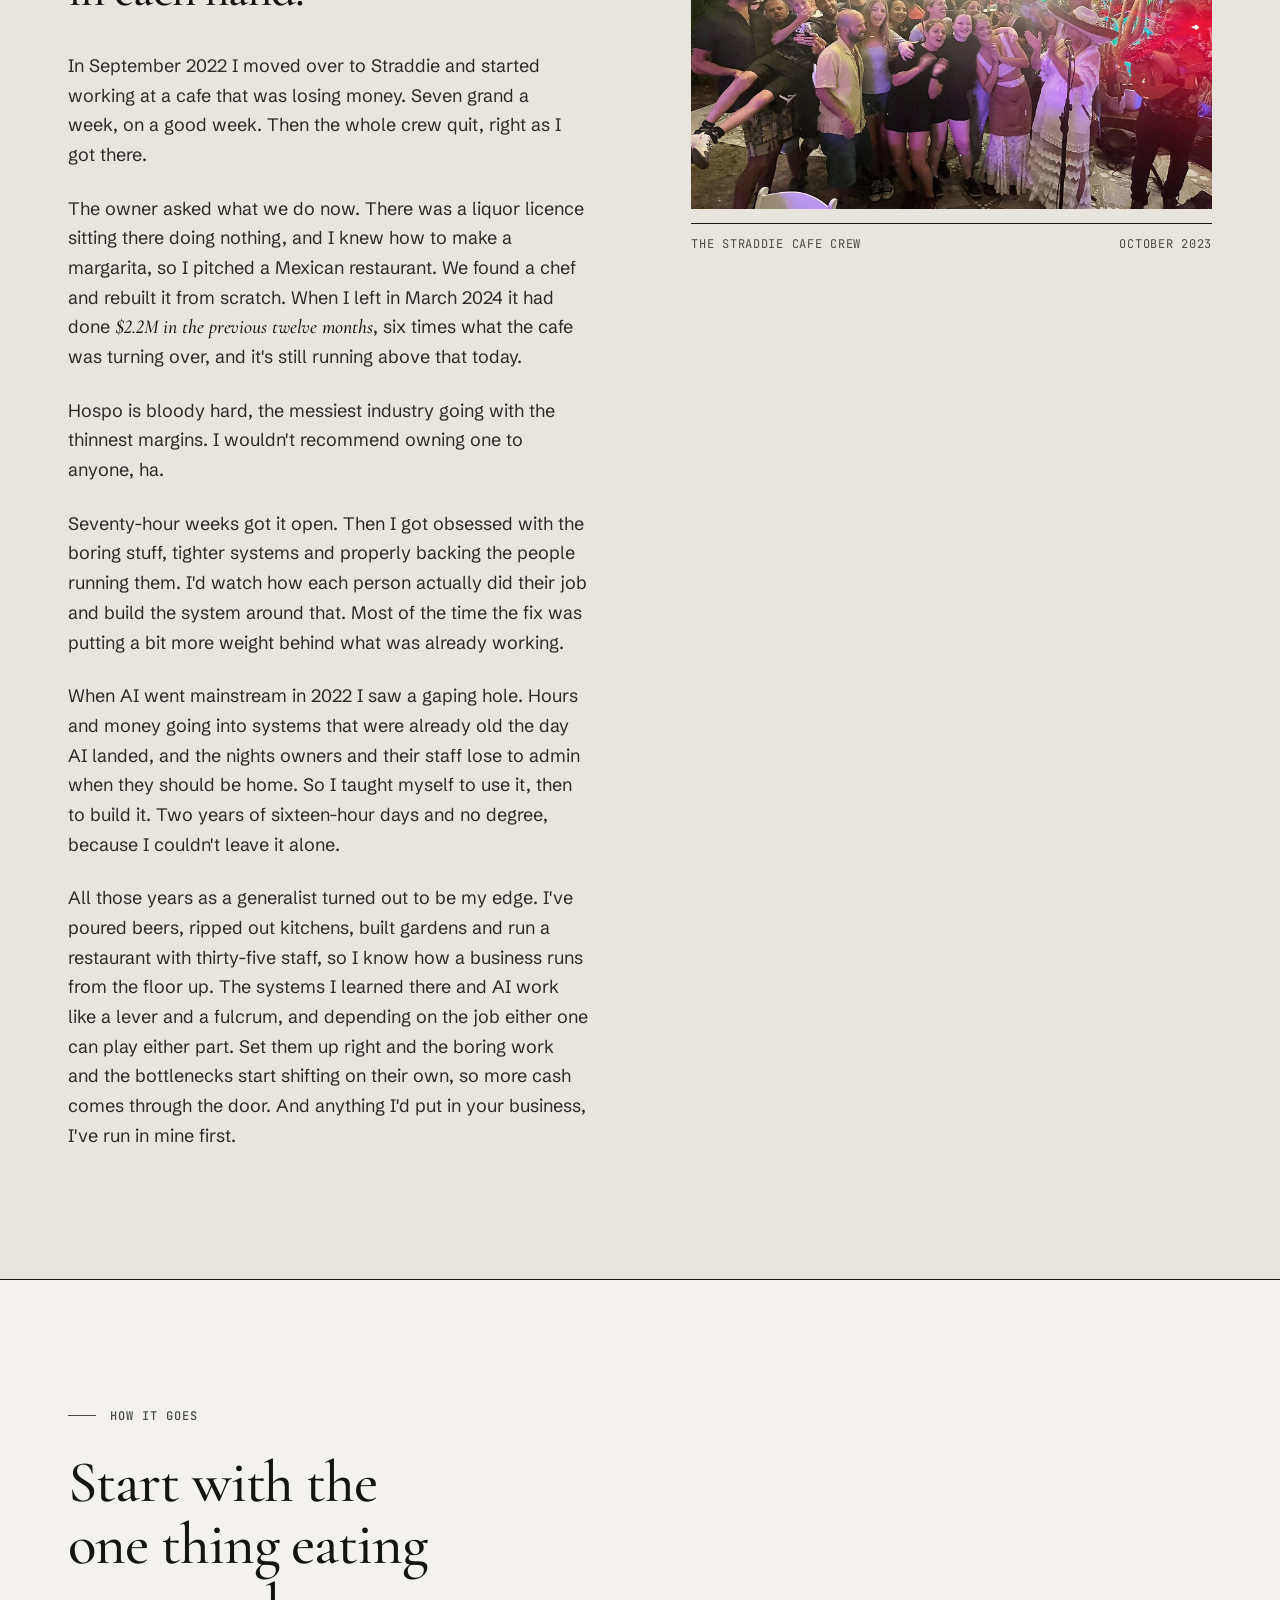
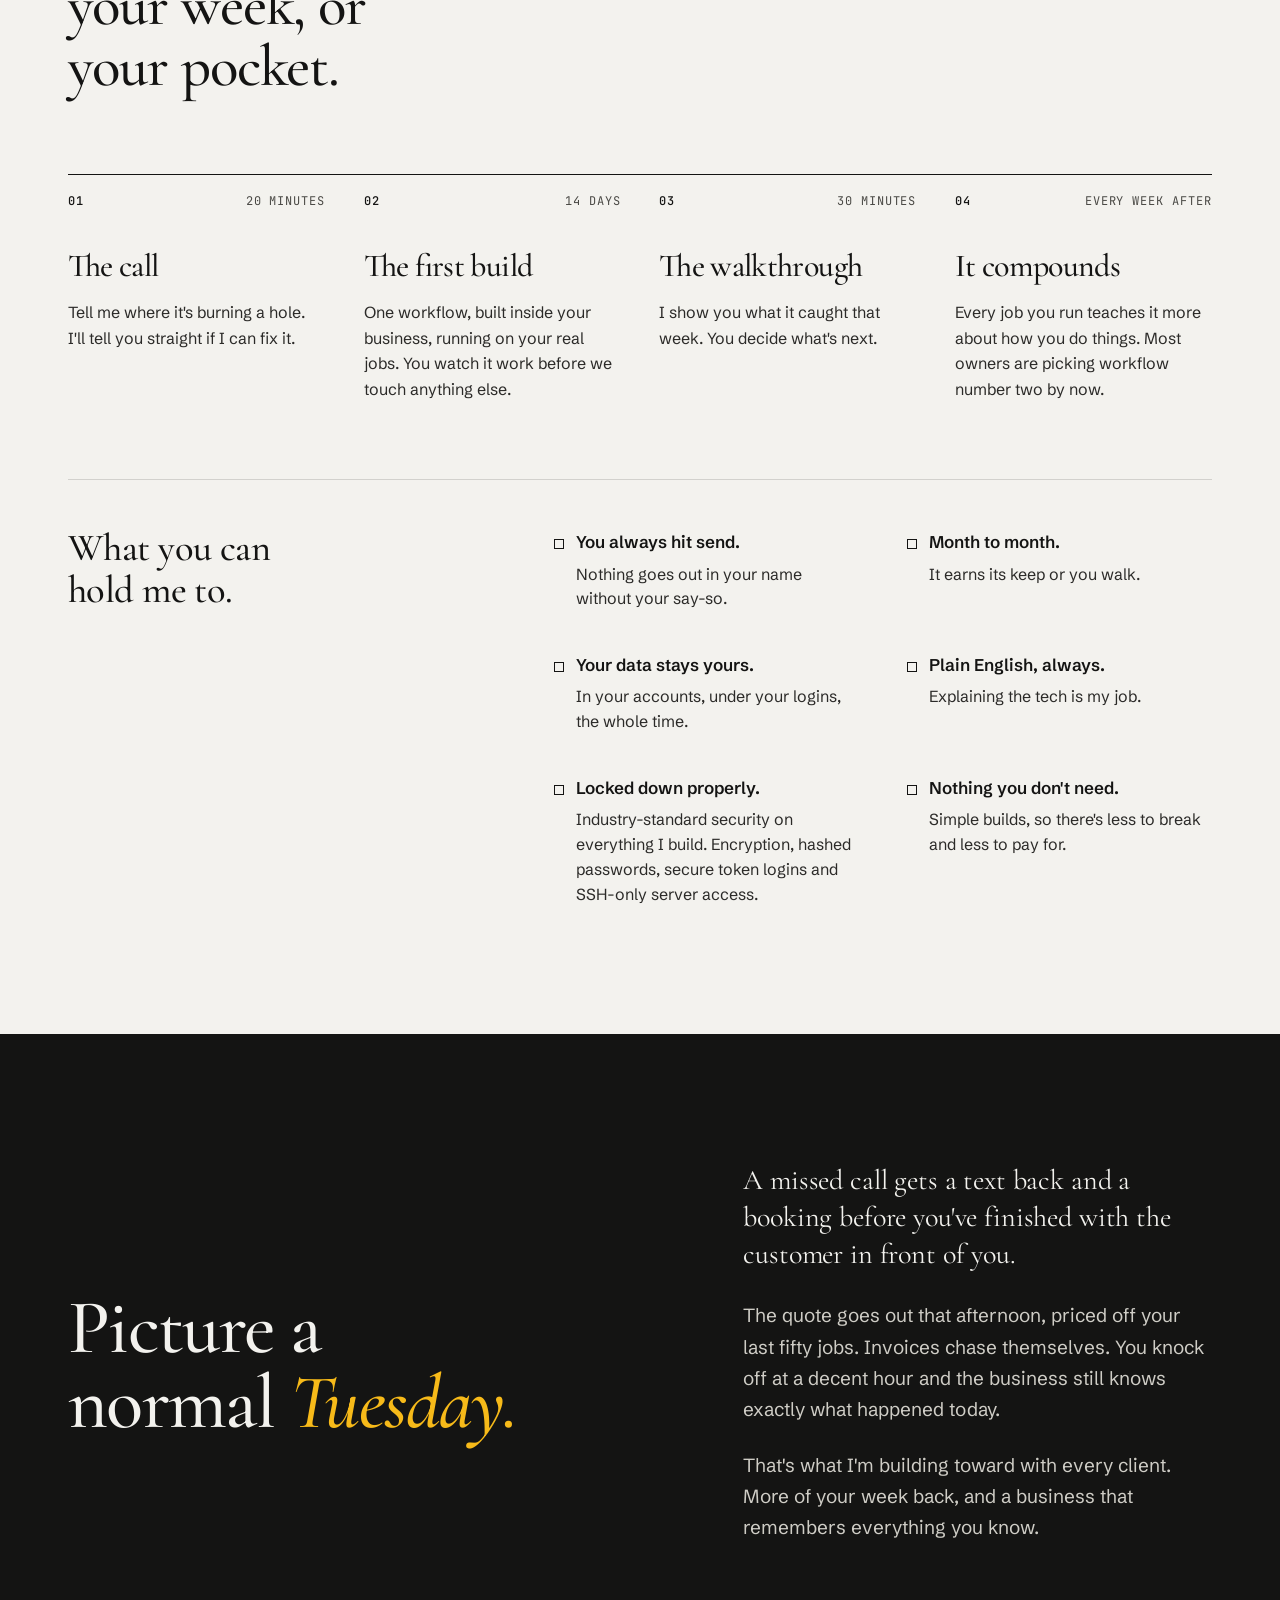
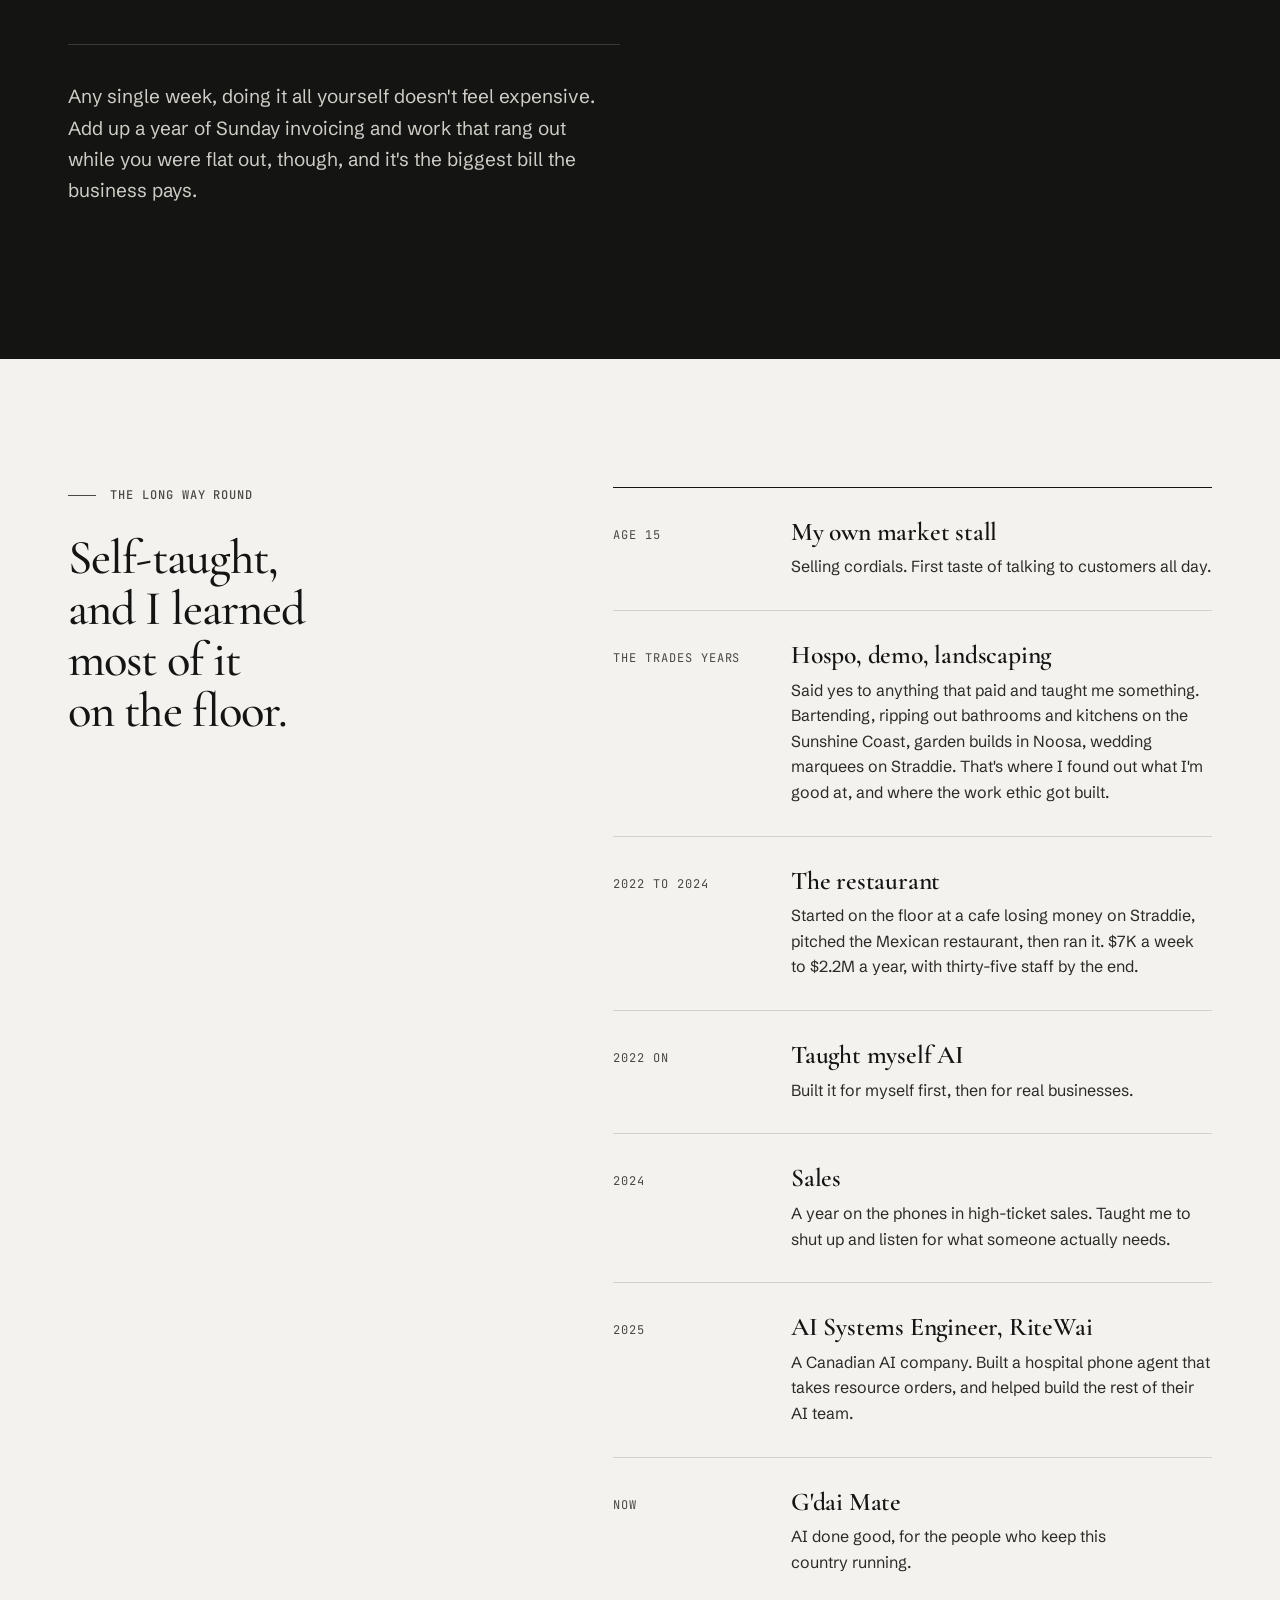
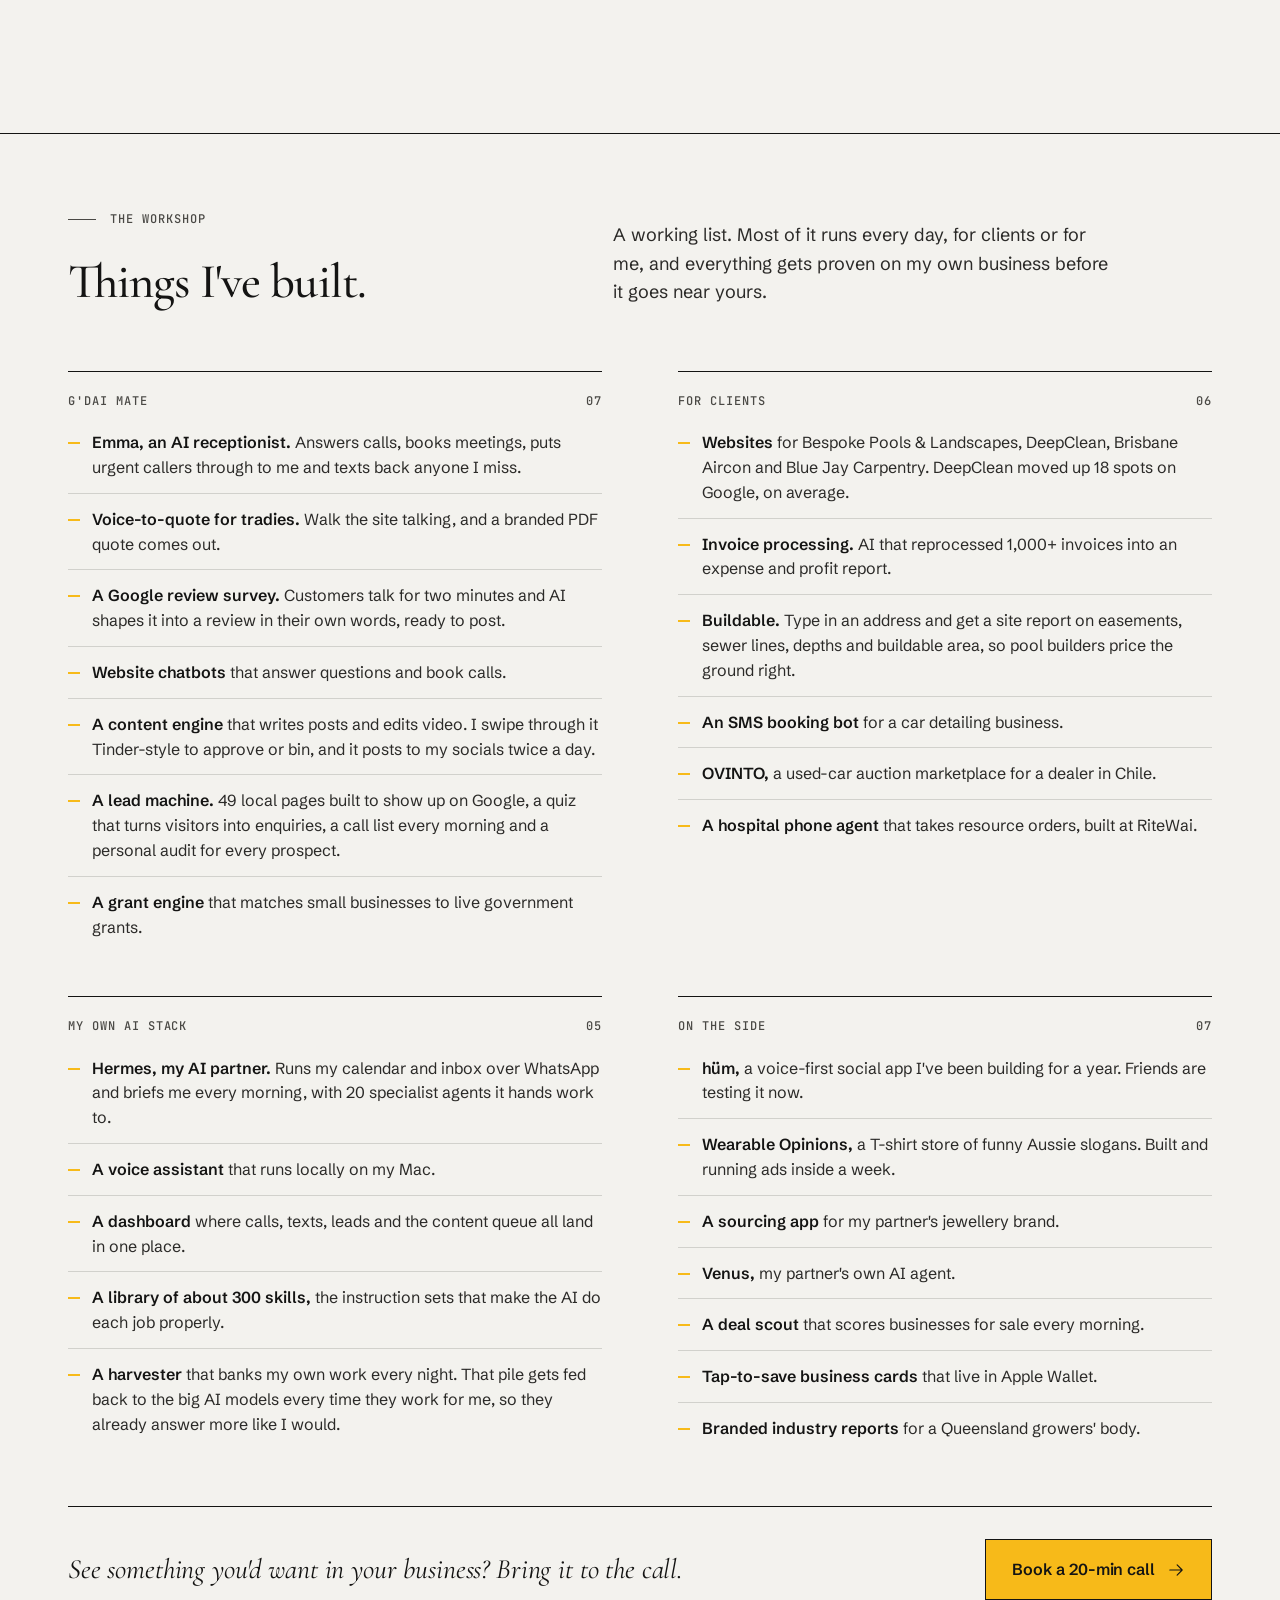
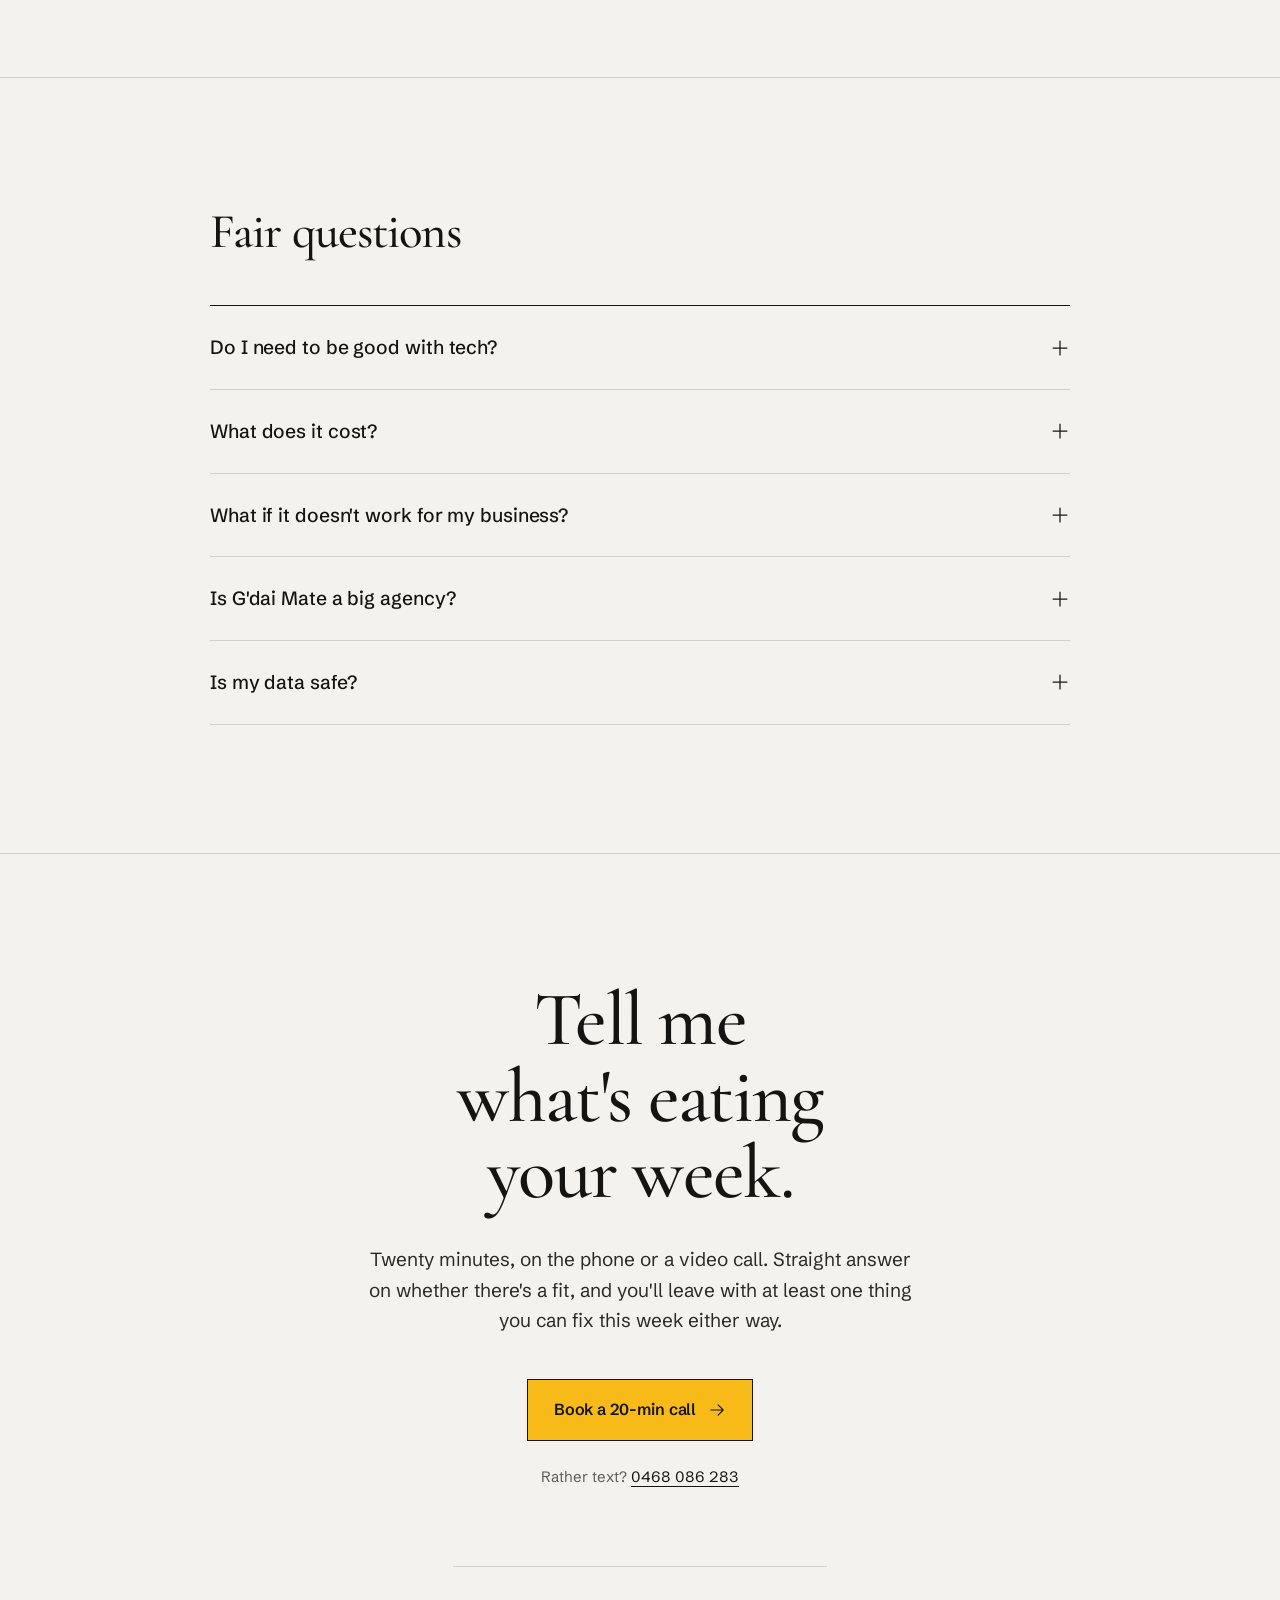
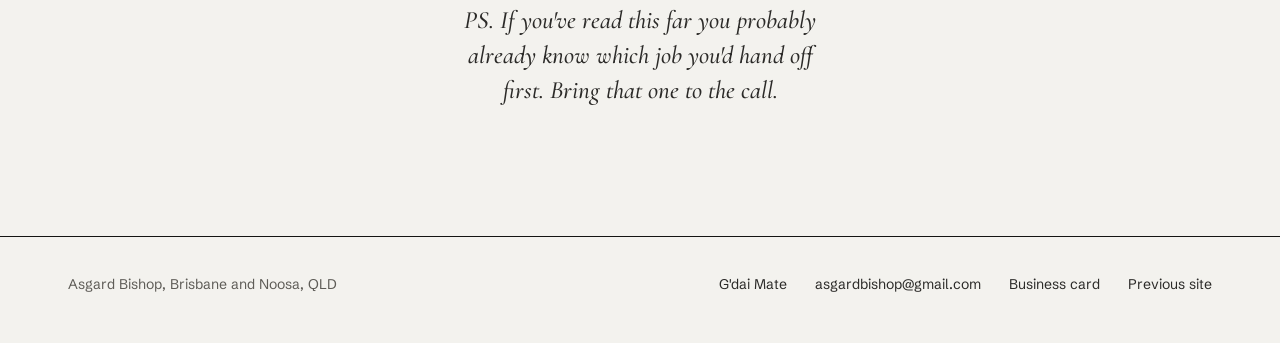
==== commit ddb358c6: "Reviews: give cards a fixed width so Safari stops sizing each set to the full text length (the real " ====
--- a/index.html
+++ b/index.html
@@ -184,13 +184,13 @@
 .js .said-track{animation:none}
 .js .said-card{will-change:transform}
 .said-set{display:flex;flex:none}
-.said-card{flex:0 0 340px;margin-right:20px;display:flex;flex-direction:column;border:1px solid var(--ink);background:var(--paper);padding:28px 26px 22px}
+.said-card{flex:0 0 340px;width:340px;margin-right:20px;display:flex;flex-direction:column;border:1px solid var(--ink);background:var(--paper);padding:28px 26px 22px}
 .said-card blockquote{font-family:var(--serif);font-weight:500;font-size:22px;line-height:1.3;letter-spacing:-.005em;color:var(--ink);flex:1;margin:0 0 22px}
 .said-card figcaption{font-size:14px;color:var(--ink-3);line-height:1.5;padding-top:14px;border-top:1px solid var(--rule)}
 .said-card figcaption b{display:block;color:var(--ink);font-weight:600;font-size:15px}
 @keyframes saidloop{from{transform:translate3d(0,0,0)}to{transform:translate3d(-50%,0,0)}}
 @media (hover:hover){.said-row:hover .said-track{animation-play-state:paused}}
-@media (max-width:560px){.said-card{flex-basis:280px;padding:24px 20px 18px}.said-card blockquote{font-size:20px}}
+@media (max-width:560px){.said-card{flex-basis:280px;width:280px;padding:24px 20px 18px}.said-card blockquote{font-size:20px}}
 @media (prefers-reduced-motion:reduce){.said-track{animation:none}.said-set[aria-hidden]{display:none}.said-row{overflow-x:auto;mask-image:none;-webkit-mask-image:none}}
 @media (max-width:860px){.guide .grid{grid-template-columns:1fr;row-gap:56px}.guide .grid > .kicker{margin-bottom:-28px}}
 
